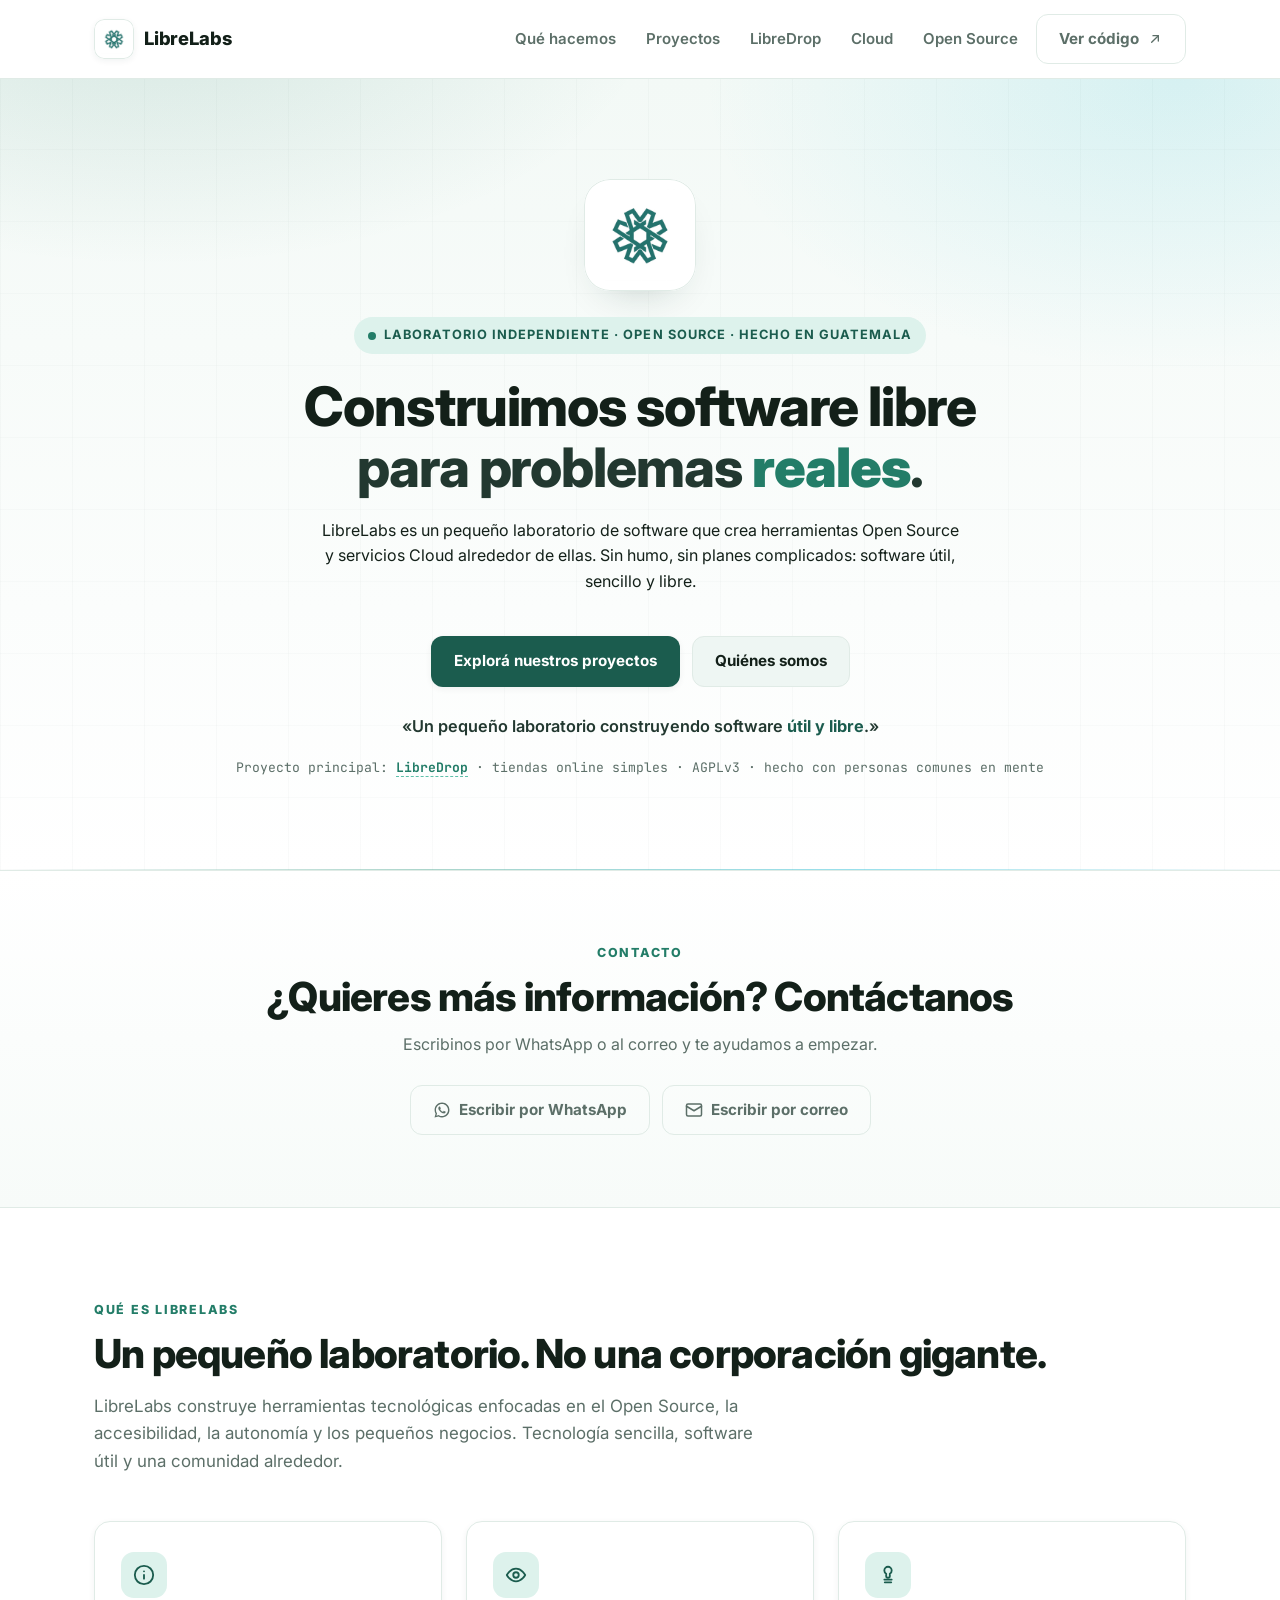
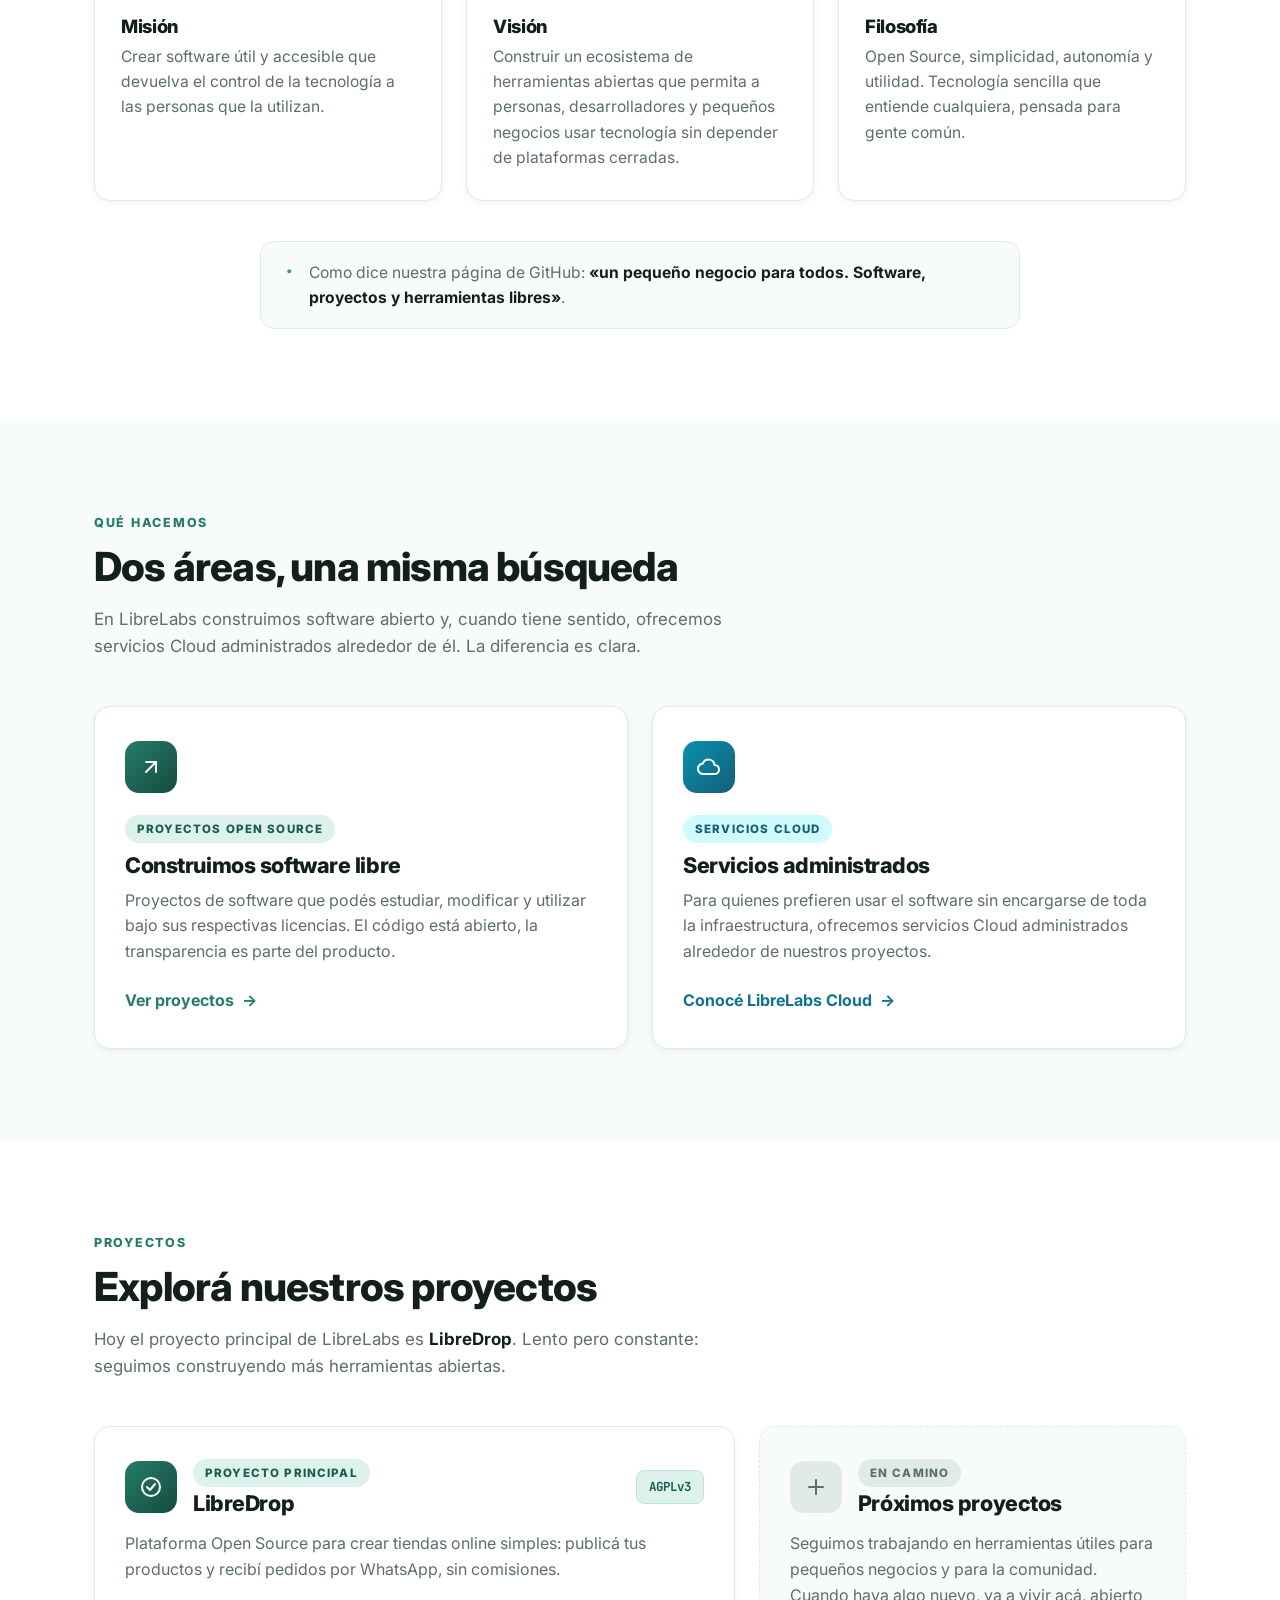
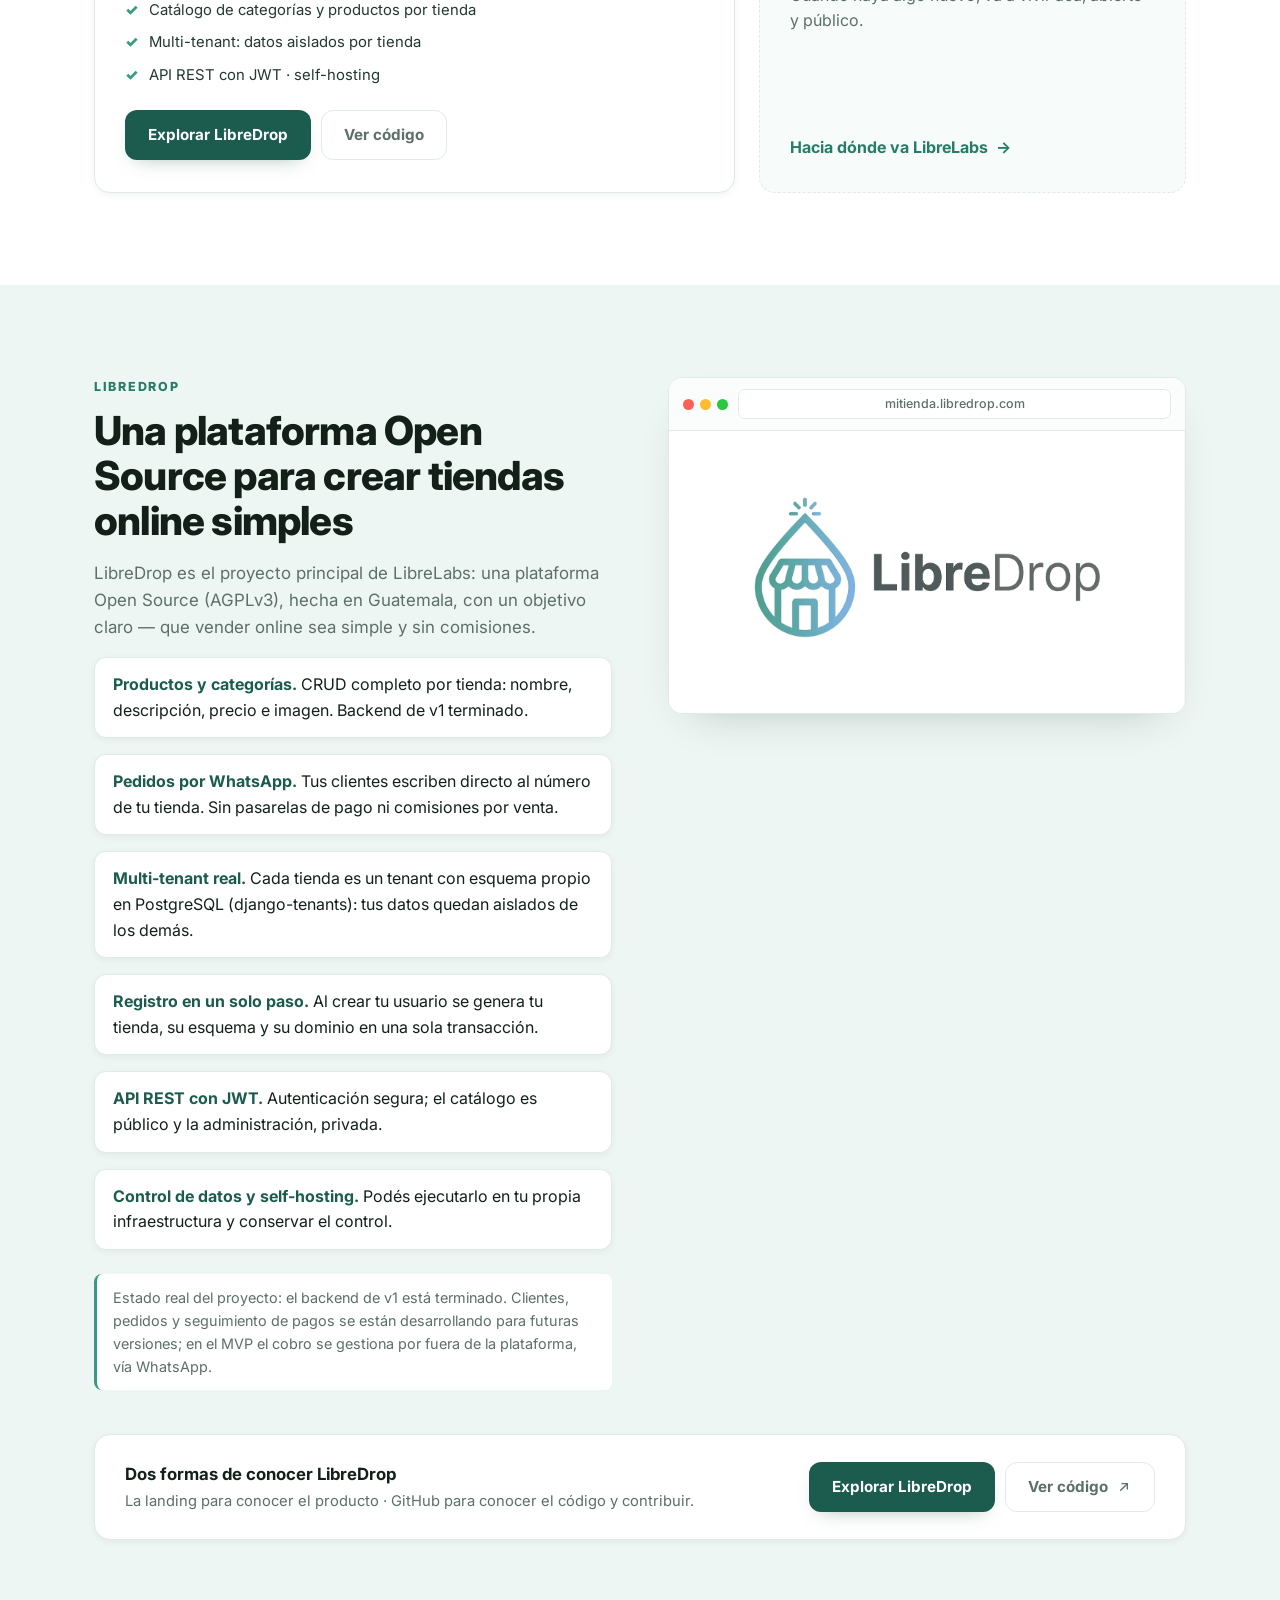
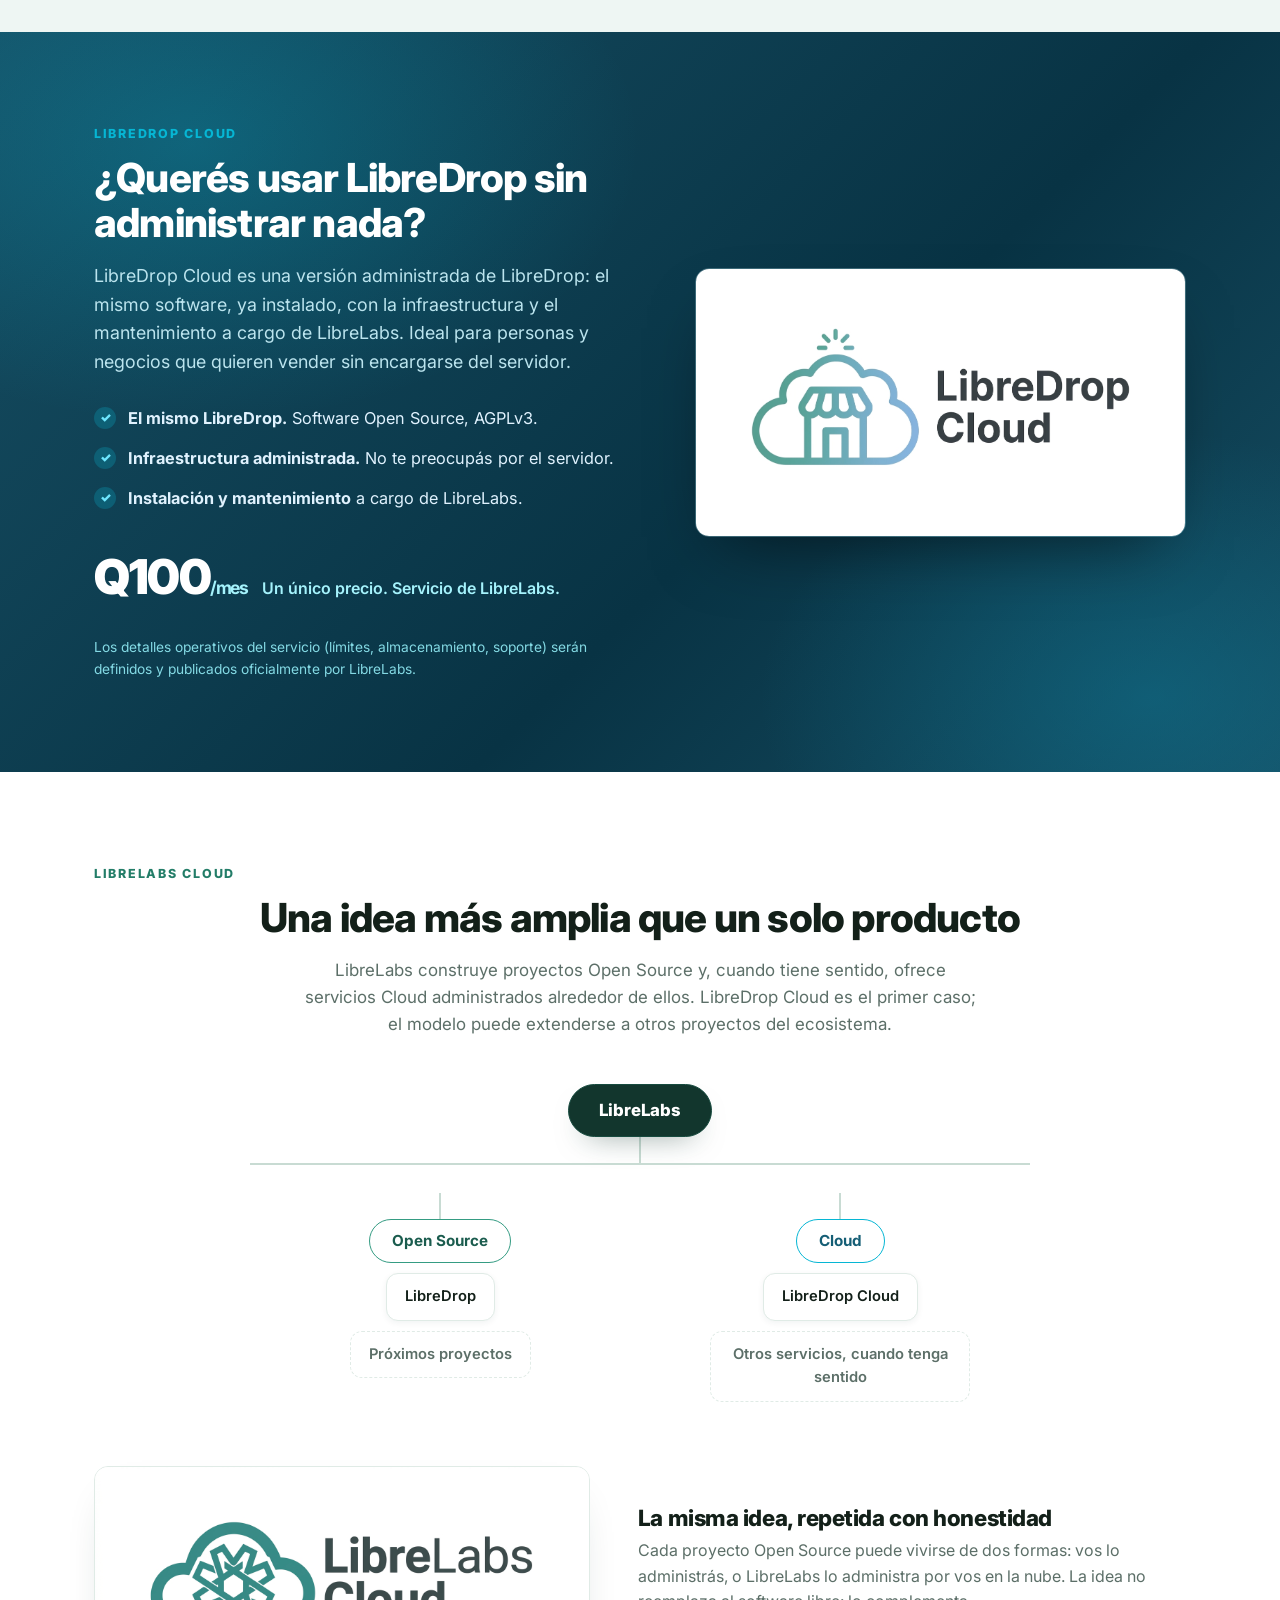
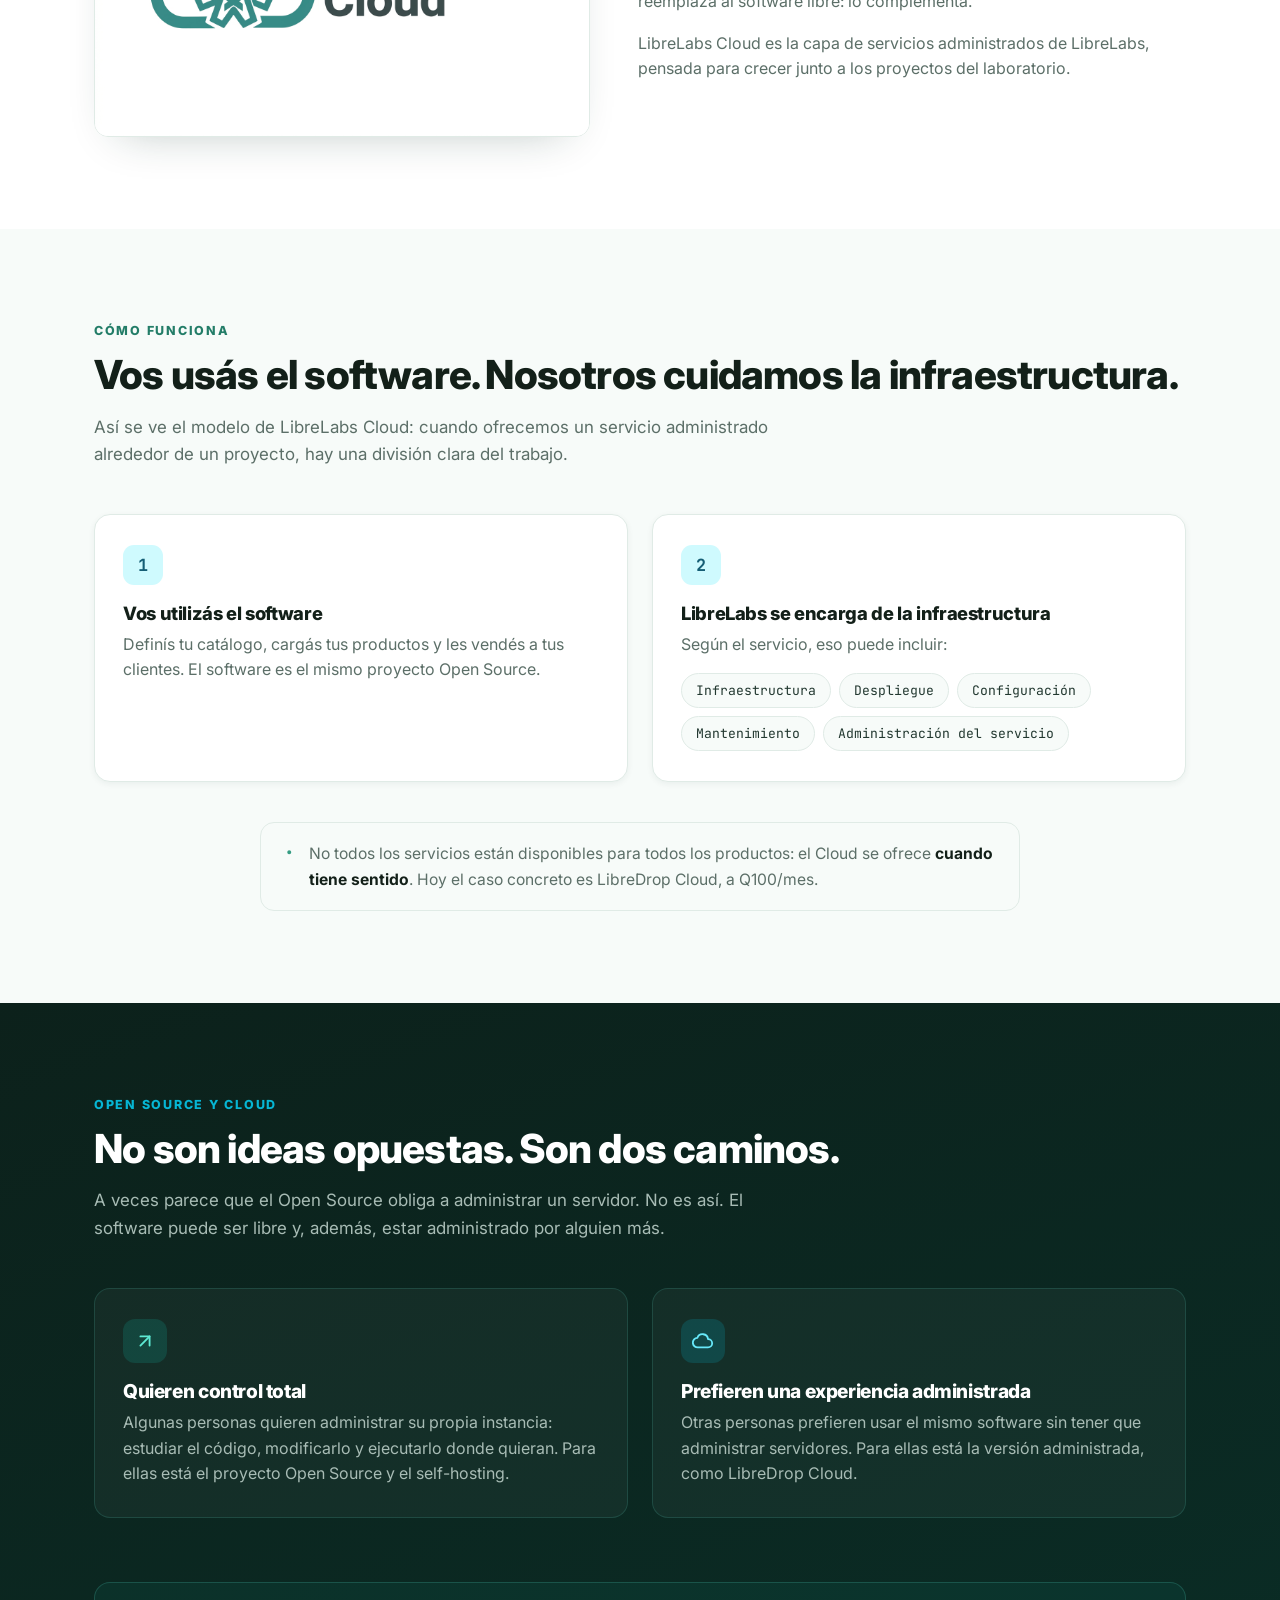
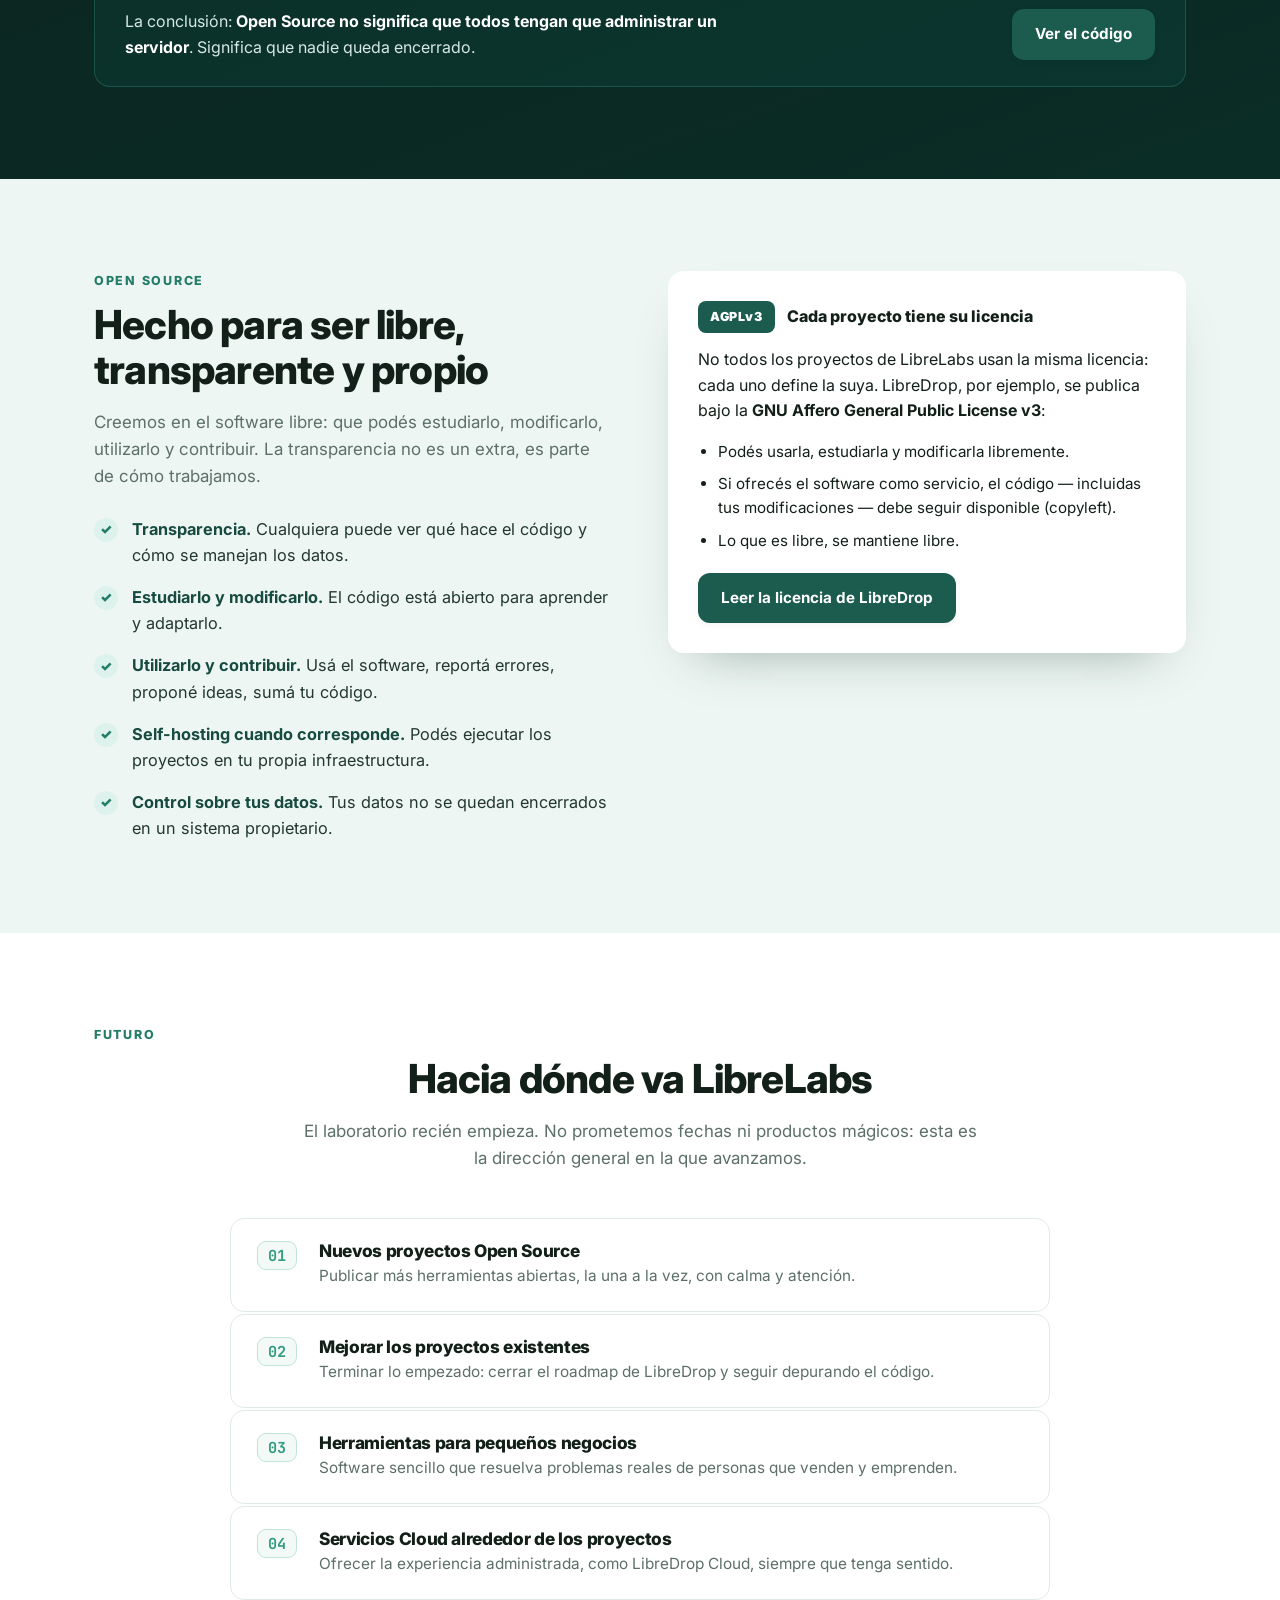
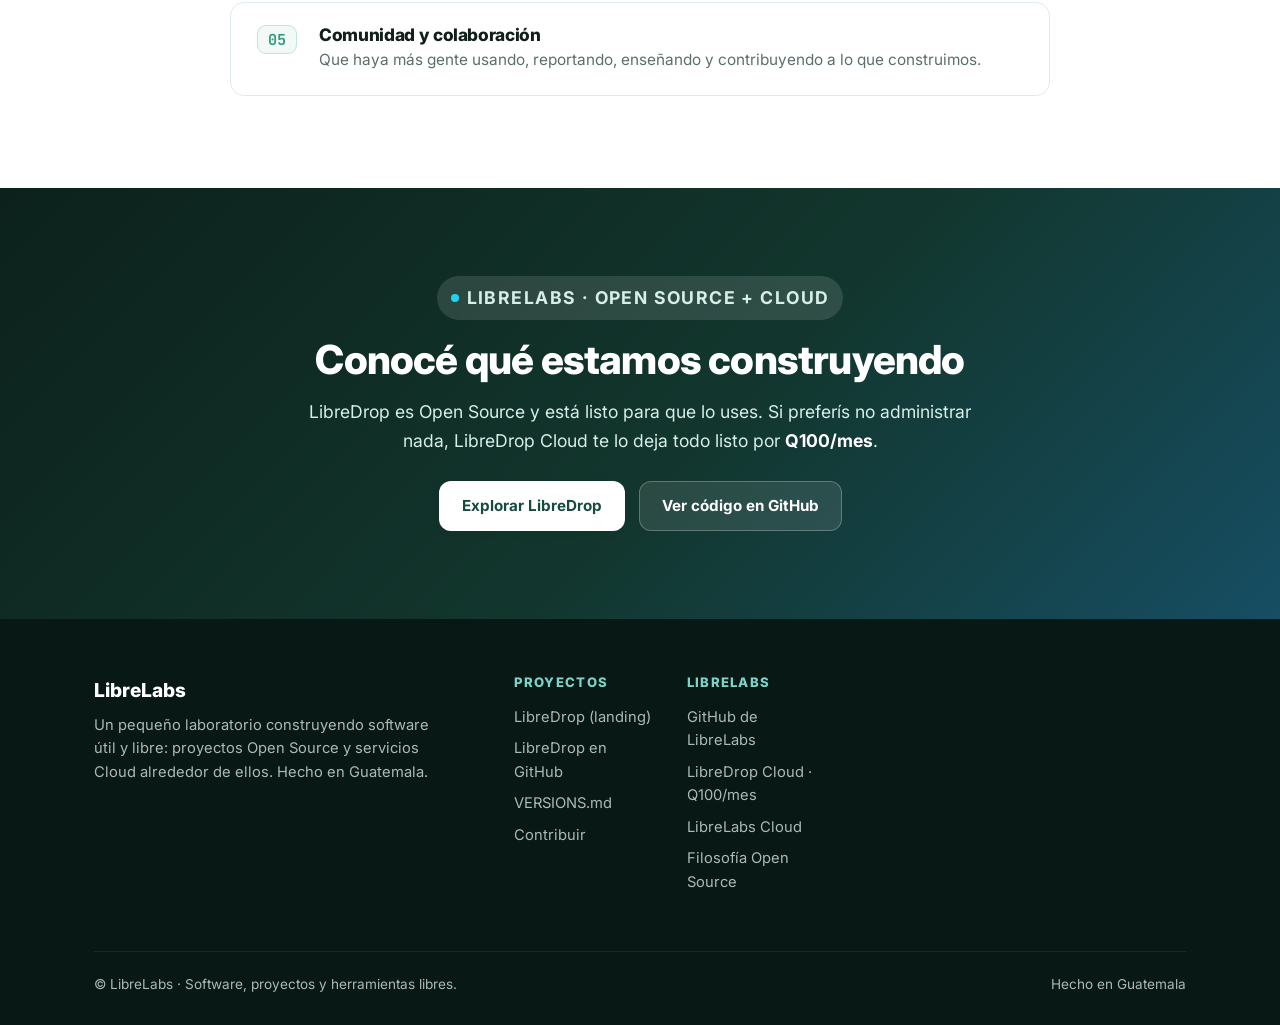
==== LibreLabs_landing/index.html @ a6b7896b "LibreLabs landing: contacto (WhatsApp/correo), ícono de navbar más grande y enlaces al dominio ofici" ====
<!doctype html>
<html lang="es">
  <head>
    <meta charset="UTF-8" />
    <meta name="viewport" content="width=device-width, initial-scale=1.0" />
    <title>LibreLabs — Un pequeño laboratorio construyendo software útil y libre</title>
    <meta
      name="description"
      content="LibreLabs es un pequeño laboratorio de software que crea herramientas Open Source y servicios Cloud alrededor de ellas. Explorá sus proyectos, entre ellos LibreDrop y LibreDrop Cloud."
    />
    <meta name="theme-color" content="#0b2f2b" />
    <meta name="robots" content="index, follow" />

    <!-- Open Graph -->
    <meta property="og:type" content="website" />
    <meta property="og:site_name" content="LibreLabs" />
    <meta property="og:title" content="LibreLabs — Software útil y libre" />
    <meta
      property="og:description"
      content="Un pequeño laboratorio construyendo software útil y libre. Proyectos Open Source y servicios Cloud administrados alrededor de ellos."
    />
    <meta property="og:image" content="images/librelabs.jpg" />
    <meta property="og:image:width" content="1365" />
    <meta property="og:image:height" content="768" />
    <meta property="og:locale" content="es_GT" />

    <!-- Twitter -->
    <meta name="twitter:card" content="summary_large_image" />
    <meta name="twitter:title" content="LibreLabs — Software útil y libre" />
    <meta
      name="twitter:description"
      content="Un pequeño laboratorio construyendo software útil y libre: proyectos Open Source y servicios Cloud administrados alrededor de ellos."
    />
    <meta name="twitter:image" content="images/librelabs.jpg" />

    <!-- Favicon (images/librelabs_favicon.png, 500x500) -->
    <link rel="icon" type="image/png" sizes="500x500" href="images/librelabs_favicon.png" />
    <link rel="icon" type="image/png" sizes="180x180" href="images/librelabs_favicon.png" />
    <link rel="icon" type="image/png" sizes="32x32" href="images/librelabs_favicon.png" />
    <link rel="apple-touch-icon" href="images/librelabs_favicon.png" />

    <!--
      Canonical: cuando conozcas el dominio de producción de esta landing,
      añade aquí el <link rel="canonical" href="https://TUDOMINIO/..." /> correspondiente.
    -->

    <link rel="preconnect" href="https://fonts.googleapis.com" />
    <link rel="preconnect" href="https://fonts.gstatic.com" crossorigin />
    <link
      href="https://fonts.googleapis.com/css2?family=Inter:wght@400;500;600;700;800;900&family=JetBrains+Mono:wght@500;700&display=swap"
      rel="stylesheet"
    />

    <link rel="stylesheet" href="styles.css" />
    <noscript>
      <style>.reveal { opacity: 1 !important; transform: none !important; }</style>
    </noscript>
  </head>
  <body>
    <a class="skip-link" href="#contenido">Saltar al contenido</a>

    <header class="nav" id="nav">
      <nav class="nav-inner" aria-label="Principal">
        <a class="brand" href="#inicio" aria-label="LibreLabs, inicio">
          <img class="brand-mark" src="images/librelabs_favicon.png" alt="" width="40" height="40" />
          <span class="brand-name">LibreLabs</span>
        </a>
        <button
          class="nav-toggle"
          type="button"
          aria-controls="menu"
          aria-expanded="false"
          aria-label="Abrir menú de navegación"
        >
          <span></span><span></span><span></span>
        </button>
        <div class="nav-links" id="menu">
          <a href="#que-hacemos">Qué hacemos</a>
          <a href="#proyectos">Proyectos</a>
          <a href="#libredrop">LibreDrop</a>
          <a href="#cloud">Cloud</a>
          <a href="#open-source">Open Source</a>
          <a class="btn btn-ghost" href="https://github.com/LibreLabs502" target="_blank" rel="noopener noreferrer">
            Ver código
            <svg xmlns="http://www.w3.org/2000/svg" width="16" height="16" viewBox="0 0 24 24" fill="none" stroke="currentColor" stroke-width="2" stroke-linecap="round" stroke-linejoin="round" aria-hidden="true"><path d="M7 17 17 7"/><path d="M9 7h8v8"/></svg>
          </a>
        </div>
      </nav>
    </header>

    <main id="contenido">
      <!-- ================= HERO ================= -->
      <section class="hero" id="inicio">
        <div class="hero-bg" aria-hidden="true"></div>
        <div class="wrap hero-center reveal">
          <img
            class="hero-logo"
            src="images/librelabs_favicon.png"
            alt="Logotipo de LibreLabs"
            width="112"
            height="112"
            loading="eager"
            fetchpriority="high"
          />
          <p class="eyebrow">
            <span class="dot" aria-hidden="true"></span>
            Laboratorio independiente · Open Source · Hecho en Guatemala
          </p>
          <h1>
            Construimos software libre
            <span class="line">para problemas <em>reales</em>.</span>
          </h1>
          <p class="lede">
            LibreLabs es un pequeño laboratorio de software que crea herramientas
            Open Source y servicios Cloud alrededor de ellas. Sin humo, sin planes
            complicados: software útil, sencillo y libre.
          </p>
          <div class="hero-actions">
            <a class="btn btn-primary" href="#proyectos">Explorá nuestros proyectos</a>
            <a class="btn btn-soft" href="#que-es">Quiénes somos</a>
          </div>
          <p class="hero-quote">
            «Un pequeño laboratorio construyendo software <b>útil y libre</b>.»
          </p>
          <p class="hero-note">
            Proyecto principal: <a href="#libredrop">LibreDrop</a> · tiendas online simples ·
            AGPLv3 · hecho con personas comunes en mente
          </p>
        </div>
        <div class="hero-strip" aria-hidden="true"></div>
      </section>

      <!-- ================= CONTACTO ================= -->
      <section class="contact strip-section" id="contacto">
        <div class="wrap reveal">
          <div class="contact-inner">
            <p class="kicker">Contacto</p>
            <h2>¿Quieres más información? Contáctanos</h2>
            <p class="contact-lede">Escribinos por WhatsApp o al correo y te ayudamos a empezar.</p>
            <div class="contact-actions">
              <a
                class="btn btn-ghost btn-contact"
                href="https://wa.me/50241934676"
                target="_blank"
                rel="noopener noreferrer"
              >
                <svg xmlns="http://www.w3.org/2000/svg" width="18" height="18" viewBox="0 0 24 24" fill="currentColor" aria-hidden="true"><path d="M12.04 2C6.58 2 2.13 6.45 2.13 11.91c0 1.75.46 3.45 1.32 4.95L2 22l5.25-1.38a9.87 9.87 0 0 0 4.79 1.22c5.46 0 9.91-4.45 9.91-9.91C21.95 6.45 17.5 2 12.04 2m0 18.03a8 8 0 0 1-4.08-1.12l-.29-.17-3.12.82.83-3.04-.19-.3a8 8 0 0 1-1.23-4.31c0-4.42 3.6-8.02 8.02-8.02 4.42 0 8.02 3.6 8.02 8.02 0 4.43-3.6 8.03-8.02 8.03m4.4-5.99c-.24-.12-1.42-.7-1.64-.78-.22-.08-.38-.12-.54.12-.16.24-.62.78-.76.94-.14.16-.28.18-.52.06-.24-.12-1.02-.38-1.94-1.2-.72-.64-1.2-1.42-1.34-1.66-.14-.24-.01-.37.11-.5.11-.11.24-.29.36-.43.12-.14.16-.24.24-.4.08-.16.04-.3-.02-.42-.06-.12-.54-1.3-.74-1.78-.19-.47-.39-.4-.54-.41l-.46-.01c-.16 0-.42.06-.64.3-.22.24-.84.82-.84 2 0 1.18.86 2.32.98 2.48.12.16 1.7 2.59 4.12 3.63.58.25 1.03.4 1.38.51.58.19 1.11.16 1.52.1.46-.07 1.42-.58 1.62-1.14.2-.56.2-1.04.14-1.14-.06-.1-.22-.16-.46-.28m0 0"/></svg>
                Escribir por WhatsApp
              </a>
              <a class="btn btn-ghost btn-contact" href="mailto:librelabs502@gmail.com">
                <svg xmlns="http://www.w3.org/2000/svg" width="18" height="18" viewBox="0 0 24 24" fill="none" stroke="currentColor" stroke-width="2" stroke-linecap="round" stroke-linejoin="round" aria-hidden="true"><rect x="2" y="4" width="20" height="16" rx="2"/><path d="m22 7-10 6L2 7"/></svg>
                Escribir por correo
              </a>
            </div>
          </div>
        </div>
      </section>

      <!-- ================= QUÉ ES LIBRELABS ================= -->
      <section class="section" id="que-es">
        <div class="wrap">
          <div class="section-head reveal">
            <p class="kicker">Qué es LibreLabs</p>
            <h2>Un pequeño laboratorio. No una corporación gigante.</h2>
            <p class="section-sub">
              LibreLabs construye herramientas tecnológicas enfocadas en el Open Source,
              la accesibilidad, la autonomía y los pequeños negocios. Tecnología sencilla,
              software útil y una comunidad alrededor.
            </p>
          </div>

          <div class="card-grid three">
            <article class="foundation-card reveal">
              <span class="foundation-icon" aria-hidden="true">
                <svg xmlns="http://www.w3.org/2000/svg" width="22" height="22" viewBox="0 0 24 24" fill="none" stroke="currentColor" stroke-width="2" stroke-linecap="round" stroke-linejoin="round"><circle cx="12" cy="12" r="10"/><path d="M12 16v-4"/><path d="M12 8h.01"/></svg>
              </span>
              <h3>Misión</h3>
              <p>
                Crear software útil y accesible que devuelva el control de la tecnología
                a las personas que la utilizan.
              </p>
            </article>

            <article class="foundation-card reveal reveal-delay">
              <span class="foundation-icon" aria-hidden="true">
                <svg xmlns="http://www.w3.org/2000/svg" width="22" height="22" viewBox="0 0 24 24" fill="none" stroke="currentColor" stroke-width="2" stroke-linecap="round" stroke-linejoin="round"><path d="M2 12s3.5-7 10-7 10 7 10 7-3.5 7-10 7-10-7-10-7Z"/><circle cx="12" cy="12" r="3"/></svg>
              </span>
              <h3>Visión</h3>
              <p>
                Construir un ecosistema de herramientas abiertas que permita a personas,
                desarrolladores y pequeños negocios usar tecnología sin depender de
                plataformas cerradas.
              </p>
            </article>

            <article class="foundation-card reveal reveal-delay2">
              <span class="foundation-icon" aria-hidden="true">
                <svg xmlns="http://www.w3.org/2000/svg" width="22" height="22" viewBox="0 0 24 24" fill="none" stroke="currentColor" stroke-width="2" stroke-linecap="round" stroke-linejoin="round"><path d="M12 3a4 4 0 0 0-4 4c0 1.5.8 2.9 2 3.6V13a2 2 0 0 0 4 0v-2.4A4 4 0 0 0 16 7a4 4 0 0 0-4-4Z"/><path d="M8 17h8"/><path d="M8.5 20h7"/></svg>
              </span>
              <h3>Filosofía</h3>
              <p>
                Open Source, simplicidad, autonomía y utilidad. Tecnología sencilla que
                entiende cualquiera, pensada para gente común.
              </p>
            </article>
          </div>

          <aside class="lab-note reveal">
            <span class="lab-note-mark" aria-hidden="true">·</span>
            <p>
              Como dice nuestra página de GitHub: <b>«un pequeño negocio para todos. Software,
              proyectos y herramientas libres»</b>.
            </p>
          </aside>
        </div>
      </section>

      <!-- ================= QUÉ HACEMOS ================= -->
      <section class="section section-paper" id="que-hacemos">
        <div class="wrap">
          <div class="section-head reveal">
            <p class="kicker">Qué hacemos</p>
            <h2>Dos áreas, una misma búsqueda</h2>
            <p class="section-sub">
              En LibreLabs construimos software abierto y, cuando tiene sentido, ofrecemos
              servicios Cloud administrados alrededor de él. La diferencia es clara.
            </p>
          </div>

          <div class="card-grid two">
            <article class="work-card work-open reveal">
              <span class="work-icon" aria-hidden="true">
                <svg xmlns="http://www.w3.org/2000/svg" width="24" height="24" viewBox="0 0 24 24" fill="none" stroke="currentColor" stroke-width="2" stroke-linecap="round" stroke-linejoin="round"><path d="M7 7h10v10"/><path d="M7 17 17 7"/></svg>
              </span>
              <span class="tag">Proyectos Open Source</span>
              <h3>Construimos software libre</h3>
              <p>
                Proyectos de software que podés estudiar, modificar y utilizar bajo sus
                respectivas licencias. El código está abierto, la transparencia es parte
                del producto.
              </p>
              <a class="link-arrow" href="#proyectos">
                Ver proyectos
                <span aria-hidden="true">→</span>
              </a>
            </article>

            <article class="work-card work-cloud reveal reveal-delay">
              <span class="work-icon work-icon-cloud" aria-hidden="true">
                <svg xmlns="http://www.w3.org/2000/svg" width="24" height="24" viewBox="0 0 24 24" fill="none" stroke="currentColor" stroke-width="2" stroke-linecap="round" stroke-linejoin="round"><path d="M17.5 19a4.5 4.5 0 0 0 0-9 6 6 0 0 0-11.6-1.5A4.5 4.5 0 0 0 6.5 19h11Z"/></svg>
              </span>
              <span class="tag tag-cloud">Servicios Cloud</span>
              <h3>Servicios administrados</h3>
              <p>
                Para quienes prefieren usar el software sin encargarse de toda la
                infraestructura, ofrecemos servicios Cloud administrados alrededor de
                nuestros proyectos.
              </p>
              <a class="link-arrow link-arrow-cloud" href="#cloud">
                Conocé LibreLabs Cloud
                <span aria-hidden="true">→</span>
              </a>
            </article>
          </div>
        </div>
      </section>

      <!-- ================= PROYECTOS ================= -->
      <section class="section" id="proyectos">
        <div class="wrap">
          <div class="section-head reveal">
            <p class="kicker">Proyectos</p>
            <h2>Explorá nuestros proyectos</h2>
            <p class="section-sub">
              Hoy el proyecto principal de LibreLabs es <b>LibreDrop</b>. Lento pero
              constante: seguimos construyendo más herramientas abiertas.
            </p>
          </div>

          <div class="project-row">
            <article class="project-card reveal">
              <div class="project-top">
                <span class="project-logo" aria-hidden="true">
                  <svg xmlns="http://www.w3.org/2000/svg" width="24" height="24" viewBox="0 0 24 24" fill="none" stroke="currentColor" stroke-width="2" stroke-linecap="round" stroke-linejoin="round"><circle cx="12" cy="12" r="9"/><path d="m8 12 3 3 5-6"/></svg>
                </span>
                <div>
                  <span class="tag">Proyecto principal</span>
                  <h3>LibreDrop</h3>
                </div>
                <span class="lic">AGPLv3</span>
              </div>
              <p class="project-desc">
                Plataforma Open Source para crear tiendas online simples: publicá tus
                productos y recibí pedidos por WhatsApp, sin comisiones.
              </p>
              <ul class="mini-list">
                <li>Catálogo de categorías y productos por tienda</li>
                <li>Multi-tenant: datos aislados por tienda</li>
                <li>API REST con JWT · self-hosting</li>
              </ul>
              <div class="project-actions">
                <!-- Landing oficial de LibreDrop (producción) -->
                <a class="btn btn-primary" href="https://libredrop.vercel.app/" target="_blank" rel="noopener noreferrer">Explorar LibreDrop</a>
                <a class="btn btn-ghost" href="https://github.com/LibreLabs502/LibreDrop" target="_blank" rel="noopener noreferrer">
                  Ver código
                </a>
              </div>
            </article>

            <article class="project-card project-card-soon reveal reveal-delay">
              <div class="project-top">
                <span class="project-logo project-logo-dim" aria-hidden="true">
                  <svg xmlns="http://www.w3.org/2000/svg" width="24" height="24" viewBox="0 0 24 24" fill="none" stroke="currentColor" stroke-width="2" stroke-linecap="round" stroke-linejoin="round"><path d="M12 5v14"/><path d="M5 12h14"/></svg>
                </span>
                <div>
                  <span class="tag tag-dim">En camino</span>
                  <h3>Próximos proyectos</h3>
                </div>
              </div>
              <p class="project-desc">
                Seguimos trabajando en herramientas útiles para pequeños negocios y para
                la comunidad. Cuando haya algo nuevo, va a vivir acá, abierto y público.
              </p>
              <a class="link-arrow" href="#futuro">
                Hacia dónde va LibreLabs
                <span aria-hidden="true">→</span>
              </a>
            </article>
          </div>
        </div>
      </section>

      <!-- ================= LIBREDROP (destacado) ================= -->
      <section class="section section-tint" id="libredrop">
        <div class="wrap">
          <div class="split split-flip">
            <div class="reveal">
              <p class="kicker">LibreDrop</p>
              <h2>Una plataforma Open Source para crear tiendas online simples</h2>
              <p class="section-sub">
                LibreDrop es el proyecto principal de LibreLabs: una plataforma Open Source
                (AGPLv3), hecha en Guatemala, con un objetivo claro — que vender online sea
                simple y sin comisiones.
              </p>
              <ul class="feat-list">
                <li>
                  <b>Productos y categorías.</b> CRUD completo por tienda: nombre,
                  descripción, precio e imagen. Backend de v1 terminado.
                </li>
                <li>
                  <b>Pedidos por WhatsApp.</b> Tus clientes escriben directo al número de tu
                  tienda. Sin pasarelas de pago ni comisiones por venta.
                </li>
                <li>
                  <b>Multi-tenant real.</b> Cada tienda es un tenant con esquema propio en
                  PostgreSQL (django-tenants): tus datos quedan aislados de los demás.
                </li>
                <li>
                  <b>Registro en un solo paso.</b> Al crear tu usuario se genera tu tienda,
                  su esquema y su dominio en una sola transacción.
                </li>
                <li>
                  <b>API REST con JWT.</b> Autenticación segura; el catálogo es público y la
                  administración, privada.
                </li>
                <li>
                  <b>Control de datos y self-hosting.</b> Podés ejecutarlo en tu propia
                  infraestructura y conservar el control.
                </li>
              </ul>
              <p class="honesty-note">
                Estado real del proyecto: el backend de v1 está terminado. Clientes, pedidos
                y seguimiento de pagos se están desarrollando para futuras versiones; en el
                MVP el cobro se gestiona por fuera de la plataforma, vía WhatsApp.
              </p>
            </div>

            <div class="browser reveal reveal-delay">
              <div class="browser-bar">
                <span class="traffic" aria-hidden="true"><i></i><i></i><i></i></span>
                <span class="url">mitienda.libredrop.com</span>
              </div>
              <img
                src="images/libredrop.jpg"
                alt="Tienda creada con LibreDrop mostrando su catálogo de productos"
                width="1407"
                height="768"
                loading="lazy"
              />
            </div>
          </div>

          <div class="project-actions project-actions-wide reveal">
            <div class="project-actions-copy">
              <b>Dos formas de conocer LibreDrop</b>
              <span>La landing para conocer el producto · GitHub para conocer el código y contribuir.</span>
            </div>
            <div class="project-actions-btns">
              <!-- Landing oficial de LibreDrop (producción) -->
              <a class="btn btn-primary" href="https://libredrop.vercel.app/" target="_blank" rel="noopener noreferrer">Explorar LibreDrop</a>
              <a class="btn btn-ghost" href="https://github.com/LibreLabs502/LibreDrop" target="_blank" rel="noopener noreferrer">
                Ver código
                <svg xmlns="http://www.w3.org/2000/svg" width="16" height="16" viewBox="0 0 24 24" fill="none" stroke="currentColor" stroke-width="2" stroke-linecap="round" stroke-linejoin="round" aria-hidden="true"><path d="M7 17 17 7"/><path d="M9 7h8v8"/></svg>
              </a>
            </div>
          </div>
        </div>
      </section>

      <!-- ================= LIBREDROP CLOUD (Q100/mes) ================= -->
      <section class="section cloud-section" id="libredrop-cloud">
        <div class="cloud-bg" aria-hidden="true"></div>
        <div class="wrap cloud-grid">
          <div class="cloud-copy reveal">
            <p class="kicker kicker-light">
              LibreDrop Cloud
            </p>
            <h2>¿Querés usar LibreDrop sin administrar nada?</h2>
            <p class="cloud-lede">
              LibreDrop Cloud es una versión administrada de LibreDrop: el mismo software,
              ya instalado, con la infraestructura y el mantenimiento a cargo de LibreLabs.
              Ideal para personas y negocios que quieren vender sin encargarse del servidor.
            </p>
            <ul class="cloud-benefits">
              <li>
                <span class="check" aria-hidden="true">✓</span>
                <span><b>El mismo LibreDrop.</b> Software Open Source, AGPLv3.</span>
              </li>
              <li>
                <span class="check" aria-hidden="true">✓</span>
                <span><b>Infraestructura administrada.</b> No te preocupás por el servidor.</span>
              </li>
              <li>
                <span class="check" aria-hidden="true">✓</span>
                <span><b>Instalación y mantenimiento</b> a cargo de LibreLabs.</span>
              </li>
            </ul>
            <div class="cloud-price">
              <span class="cloud-price-amount">Q100<small>/mes</small></span>
              <span class="cloud-price-label">Un único precio. Servicio de LibreLabs.</span>
            </div>
            <p class="cloud-note">
              Los detalles operativos del servicio (límites, almacenamiento, soporte) serán
              definidos y publicados oficialmente por LibreLabs.
            </p>
          </div>
          <figure class="cloud-figure reveal reveal-delay">
            <img
              src="images/libredrop_cloud.jpg"
              alt="Tienda online lista para vender con LibreDrop Cloud"
              width="1407"
              height="768"
              loading="lazy"
            />
          </figure>
        </div>
      </section>

      <!-- ================= LIBRELABS CLOUD (concepto) ================= -->
      <section class="section" id="cloud">
        <div class="wrap">
          <div class="section-head center reveal">
            <p class="kicker">LibreLabs Cloud</p>
            <h2>Una idea más amplia que un solo producto</h2>
            <p class="section-sub">
              LibreLabs construye proyectos Open Source y, cuando tiene sentido, ofrece
              servicios Cloud administrados alrededor de ellos. LibreDrop Cloud es el primer
              caso; el modelo puede extenderse a otros proyectos del ecosistema.
            </p>
          </div>

          <div class="lab-map reveal">
            <div class="map-root">LibreLabs</div>
            <div class="map-vline" aria-hidden="true"></div>
            <div class="map-hline-wrap" aria-hidden="true"></div>
            <div class="map-branches">
              <div class="map-col">
                <span class="map-vline" aria-hidden="true"></span>
                <div class="map-node map-node-open">Open Source</div>
                <div class="map-child">LibreDrop</div>
                <a class="map-child dim" href="#proyectos">Próximos proyectos</a>
              </div>
              <div class="map-col">
                <span class="map-vline" aria-hidden="true"></span>
                <div class="map-node map-node-cloud">Cloud</div>
                <a class="map-child" href="#libredrop-cloud">LibreDrop Cloud</a>
                <span class="map-child dim">Otros servicios, cuando tenga sentido</span>
              </div>
            </div>
          </div>

          <div class="cloud-concept-grid">
            <figure class="cloud-figure cloud-figure-inline reveal reveal-delay">
              <img
                src="images/librelabs_cloud.jpg"
                alt="Captura del sitio de LibreLabs Cloud"
                width="1408"
                height="768"
                loading="lazy"
              />
            </figure>
            <div class="reveal">
              <h3>La misma idea, repetida con honestidad</h3>
              <p>
                Cada proyecto Open Source puede vivirse de dos formas: vos lo administrás, o
                LibreLabs lo administra por vos en la nube. La idea no reemplaza al software
                libre: lo complementa.
              </p>
              <p>
                LibreLabs Cloud es la capa de servicios administrados de LibreLabs, pensada
                para crecer junto a los proyectos del laboratorio.
              </p>
            </div>
          </div>
        </div>
      </section>

      <!-- ================= ¿CÓMO AYUDA LIBRELABS CLOUD? ================= -->
      <section class="section section-paper" id="como-ayuda">
        <div class="wrap">
          <div class="section-head reveal">
            <p class="kicker">Cómo funciona</p>
            <h2>Vos usás el software. Nosotros cuidamos la infraestructura.</h2>
            <p class="section-sub">
              Así se ve el modelo de LibreLabs Cloud: cuando ofrecemos un servicio
              administrado alrededor de un proyecto, hay una división clara del trabajo.
            </p>
          </div>

          <div class="how-grid">
            <div class="how-card reveal">
              <span class="how-num" aria-hidden="true">1</span>
              <h3>Vos utilizás el software</h3>
              <p>
                Definís tu catálogo, cargás tus productos y les vendés a tus clientes. El
                software es el mismo proyecto Open Source.
              </p>
            </div>
            <div class="how-card reveal reveal-delay">
              <span class="how-num" aria-hidden="true">2</span>
              <h3>LibreLabs se encarga de la infraestructura</h3>
              <p>
                Según el servicio, eso puede incluir:
              </p>
              <ul class="how-list">
                <li>Infraestructura</li>
                <li>Despliegue</li>
                <li>Configuración</li>
                <li>Mantenimiento</li>
                <li>Administración del servicio</li>
              </ul>
            </div>
          </div>

          <aside class="lab-note reveal">
            <span class="lab-note-mark" aria-hidden="true">·</span>
            <p>
              No todos los servicios están disponibles para todos los productos: el Cloud
              se ofrece <b>cuando tiene sentido</b>. Hoy el caso concreto es LibreDrop Cloud,
              a Q100/mes.
            </p>
          </aside>
        </div>
      </section>

      <!-- ================= POR QUÉ EXISTE CLOUD ================= -->
      <section class="section section-dark" id="por-que-cloud">
        <div class="wrap">
          <div class="section-head reveal">
            <p class="kicker kicker-light">Open Source y Cloud</p>
            <h2>No son ideas opuestas. Son dos caminos.</h2>
            <p class="section-sub dark-sub">
              A veces parece que el Open Source obliga a administrar un servidor. No es así.
              El software puede ser libre y, además, estar administrado por alguien más.
            </p>
          </div>

          <div class="card-grid two">
            <article class="path-card reveal">
              <span class="path-mark path-mark-open" aria-hidden="true">
                <svg xmlns="http://www.w3.org/2000/svg" width="22" height="22" viewBox="0 0 24 24" fill="none" stroke="currentColor" stroke-width="2" stroke-linecap="round" stroke-linejoin="round"><path d="M7 7h10v10"/><path d="M7 17 17 7"/></svg>
              </span>
              <h3>Quieren control total</h3>
              <p>
                Algunas personas quieren administrar su propia instancia: estudiar el código,
                modificarlo y ejecutarlo donde quieran. Para ellas está el proyecto Open
                Source y el self-hosting.
              </p>
            </article>
            <article class="path-card reveal reveal-delay">
              <span class="path-mark path-mark-cloud" aria-hidden="true">
                <svg xmlns="http://www.w3.org/2000/svg" width="22" height="22" viewBox="0 0 24 24" fill="none" stroke="currentColor" stroke-width="2" stroke-linecap="round" stroke-linejoin="round"><path d="M17.5 19a4.5 4.5 0 0 0 0-9 6 6 0 0 0-11.6-1.5A4.5 4.5 0 0 0 6.5 19h11Z"/></svg>
              </span>
              <h3>Prefieren una experiencia administrada</h3>
              <p>
                Otras personas prefieren usar el mismo software sin tener que administrar
                servidores. Para ellas está la versión administrada, como LibreDrop Cloud.
              </p>
            </article>
          </div>

          <div class="wrap cta-band">
            <p class="cta-band-text reveal">
              La conclusión: <b>Open Source no significa que todos tengan que administrar un
              servidor</b>. Significa que nadie queda encerrado.
            </p>
            <a class="btn btn-primary reveal reveal-delay" href="https://github.com/LibreLabs502/LibreDrop" target="_blank" rel="noopener noreferrer">
              Ver el código
            </a>
          </div>
        </div>
      </section>

      <!-- ================= OPEN SOURCE ================= -->
      <section class="section section-tint" id="open-source">
        <div class="wrap split">
          <div class="reveal">
            <p class="kicker">Open Source</p>
            <h2>Hecho para ser libre, transparente y propio</h2>
            <p class="section-sub">
              Creemos en el software libre: que podés estudiarlo, modificarlo, utilizarlo y
              contribuir. La transparencia no es un extra, es parte de cómo trabajamos.
            </p>
            <ul class="freedoms">
              <li>
                <span class="freedom-mark" aria-hidden="true">✓</span>
                <span><b>Transparencia.</b> Cualquiera puede ver qué hace el código y cómo se
                manejan los datos.</span>
              </li>
              <li>
                <span class="freedom-mark" aria-hidden="true">✓</span>
                <span><b>Estudiarlo y modificarlo.</b> El código está abierto para aprender y
                adaptarlo.</span>
              </li>
              <li>
                <span class="freedom-mark" aria-hidden="true">✓</span>
                <span><b>Utilizarlo y contribuir.</b> Usá el software, reportá errores, proponé
                ideas, sumá tu código.</span>
              </li>
              <li>
                <span class="freedom-mark" aria-hidden="true">✓</span>
                <span><b>Self-hosting cuando corresponde.</b> Podés ejecutar los proyectos en tu
                propia infraestructura.</span>
              </li>
              <li>
                <span class="freedom-mark" aria-hidden="true">✓</span>
                <span><b>Control sobre tus datos.</b> Tus datos no se quedan encerrados en un
                sistema propietario.</span>
              </li>
            </ul>
          </div>
          <div class="reveal reveal-delay">
            <div class="license-card">
              <div class="license-top">
                <span class="license-badge" aria-hidden="true">AGPLv3</span>
                <span class="license-name">Cada proyecto tiene su licencia</span>
              </div>
              <p>
                No todos los proyectos de LibreLabs usan la misma licencia: cada uno define
                la suya. LibreDrop, por ejemplo, se publica bajo la
                <b>GNU Affero General Public License v3</b>:
              </p>
              <ul>
                <li>Podés usarla, estudiarla y modificarla libremente.</li>
                <li>
                  Si ofrecés el software como servicio, el código — incluidas tus
                  modificaciones — debe seguir disponible (copyleft).
                </li>
                <li>Lo que es libre, se mantiene libre.</li>
              </ul>
              <a class="btn btn-primary" href="https://github.com/LibreLabs502/LibreDrop/blob/main/LICENSE" target="_blank" rel="noopener noreferrer">
                Leer la licencia de LibreDrop
              </a>
            </div>
          </div>
        </div>
      </section>

      <!-- ================= FUTURO ================= -->
      <section class="section" id="futuro">
        <div class="wrap">
          <div class="section-head center reveal">
            <p class="kicker">Futuro</p>
            <h2>Hacia dónde va LibreLabs</h2>
            <p class="section-sub">
              El laboratorio recién empieza. No prometemos fechas ni productos mágicos:
              esta es la dirección general en la que avanzamos.
            </p>
          </div>

          <ul class="futuro-list reveal">
            <li>
              <span class="futuro-num" aria-hidden="true">01</span>
              <div>
                <h3>Nuevos proyectos Open Source</h3>
                <p>Publicar más herramientas abiertas, la una a la vez, con calma y atención.</p>
              </div>
            </li>
            <li class="reveal-delay">
              <span class="futuro-num" aria-hidden="true">02</span>
              <div>
                <h3>Mejorar los proyectos existentes</h3>
                <p>Terminar lo empezado: cerrar el roadmap de LibreDrop y seguir depurando el código.</p>
              </div>
            </li>
            <li class="reveal-delay">
              <span class="futuro-num" aria-hidden="true">03</span>
              <div>
                <h3>Herramientas para pequeños negocios</h3>
                <p>Software sencillo que resuelva problemas reales de personas que venden y emprenden.</p>
              </div>
            </li>
            <li class="reveal-delay">
              <span class="futuro-num" aria-hidden="true">04</span>
              <div>
                <h3>Servicios Cloud alrededor de los proyectos</h3>
                <p>Ofrecer la experiencia administrada, como LibreDrop Cloud, siempre que tenga sentido.</p>
              </div>
            </li>
            <li class="reveal-delay">
              <span class="futuro-num" aria-hidden="true">05</span>
              <div>
                <h3>Comunidad y colaboración</h3>
                <p>Que haya más gente usando, reportando, enseñando y contribuyendo a lo que construimos.</p>
              </div>
            </li>
          </ul>
        </div>
      </section>

      <!-- ================= CTA FINAL ================= -->
      <section class="cta-final" id="cta">
        <div class="wrap cta-inner reveal">
          <p class="eyebrow cta-eyebrow">
            <span class="dot" aria-hidden="true"></span>
            LibreLabs · Open Source + Cloud
          </p>
          <h2>Conocé qué estamos construyendo</h2>
          <p>
            LibreDrop es Open Source y está listo para que lo uses. Si preferís no
            administrar nada, LibreDrop Cloud te lo deja todo listo por <b>Q100/mes</b>.
          </p>
          <div class="hero-actions">
            <!-- Landing oficial de LibreDrop (producción) -->
            <a class="btn btn-primary" href="https://libredrop.vercel.app/" target="_blank" rel="noopener noreferrer">Explorar LibreDrop</a>
            <a class="btn btn-soft" href="https://github.com/LibreLabs502" target="_blank" rel="noopener noreferrer">
              Ver código en GitHub
            </a>
          </div>
        </div>
      </section>
    </main>

    <footer class="footer">
      <div class="wrap footer-inner">
        <div class="footer-brand">
          <span class="brand-name">LibreLabs</span>
          <p>Un pequeño laboratorio construyendo software útil y libre: proyectos Open Source y servicios Cloud alrededor de ellos. Hecho en Guatemala.</p>
        </div>
        <nav class="footer-nav" aria-label="Enlaces del pie">
          <div>
            <h3>Proyectos</h3>
            <!-- Landing oficial de LibreDrop (producción) -->
            <a href="https://libredrop.vercel.app/" target="_blank" rel="noopener noreferrer">LibreDrop (landing)</a>
            <a href="https://github.com/LibreLabs502/LibreDrop" target="_blank" rel="noopener noreferrer">LibreDrop en GitHub</a>
            <a href="https://github.com/LibreLabs502/LibreDrop/blob/main/docs/VERSIONS.md" target="_blank" rel="noopener noreferrer">VERSIONS.md</a>
            <a href="https://github.com/LibreLabs502/LibreDrop/blob/main/docs/CONTRIB.md" target="_blank" rel="noopener noreferrer">Contribuir</a>
          </div>
          <div>
            <h3>LibreLabs</h3>
            <a href="https://github.com/LibreLabs502" target="_blank" rel="noopener noreferrer">GitHub de LibreLabs</a>
            <a href="#libredrop-cloud">LibreDrop Cloud · Q100/mes</a>
            <a href="#cloud">LibreLabs Cloud</a>
            <a href="#open-source">Filosofía Open Source</a>
          </div>
        </nav>
        <div class="footer-legal">
          <span>© LibreLabs · Software, proyectos y herramientas libres.</span>
          <span>Hecho en Guatemala</span>
        </div>
      </div>
    </footer>

    <script src="app.js"></script>
  </body>
</html>
---- LibreLabs_landing/styles.css ----
/* ============================================================
   LibreLabs — Landing del laboratorio (Open Source + Cloud)
   Paleta: verde pino (identidad LibreLabs) + cian (Cloud).
   Tipografías: Inter (texto) + JetBrains Mono (toques de laboratorio).
   HTML/CSS/JS vanilla, sin frameworks.
   ============================================================ */

:root {
  --maxw: 1140px;
  --radius: 16px;

  /* verde pino — identidad del laboratorio */
  --lab-950: #0c211b;
  --lab-900: #12362d;
  --lab-800: #174b3f;
  --lab-700: #1b5c4e;
  --lab-600: #237d68;
  --lab-500: #359c83;
  --lab-400: #5fc0aa;
  --lab-200: #bfe5da;
  --lab-100: #ddf2ec;
  --lab-050: #f2f9f6;

  /* cian — LibreLabs Cloud */
  --cyan-900: #164e63;
  --cyan-800: #155e75;
  --cyan-700: #0e7490;
  --cyan-600: #0891b2;
  --cyan-500: #06b6d4;
  --cyan-100: #cffafe;

  --ink: #132019;
  --ink-soft: #223830;
  --muted: #5c6f68;
  --muted-dark: #a8bcb5;
  --border: #e0ebe6;
  --border-strong: #c8dbd3;
  --bg: #ffffff;
  --bg-paper: #f7fbf9;
  --bg-tint: #eef6f3;
  --bg-tint-dark: #0e2b25;
  --style-dark: #0c211b;

  --mono: "JetBrains Mono", ui-monospace, SFMono-Regular, Menlo, Consolas, monospace;

  --shadow-s: 0 2px 6px rgba(18, 54, 45, 0.06);
  --shadow-m: 0 18px 44px -26px rgba(18, 54, 45, 0.32);
}

* {
  box-sizing: border-box;
}

html {
  scroll-behavior: smooth;
}

body {
  margin: 0;
  font-family: "Inter", system-ui, -apple-system, "Segoe UI", sans-serif;
  color: var(--ink);
  background: var(--bg);
  line-height: 1.6;
  font-size: 16px;
  -webkit-font-smoothing: antialiased;
  text-rendering: optimizeLegibility;
}

img {
  max-width: 100%;
  display: block;
}

a {
  color: var(--lab-600);
}

:focus-visible {
  outline: 3px solid var(--cyan-500);
  outline-offset: 2px;
  border-radius: 4px;
}

.skip-link {
  position: absolute;
  left: -9999px;
  top: 0;
  z-index: 200;
  background: var(--lab-700);
  color: #fff;
  padding: 10px 16px;
  border-radius: 0 0 10px 0;
  font-weight: 600;
}

.skip-link:focus {
  left: 0;
}

.wrap {
  max-width: var(--maxw);
  margin: 0 auto;
  padding: 0 24px;
}

h1, h2, h3 {
  line-height: 1.12;
  letter-spacing: -0.02em;
  font-weight: 800;
}

h1 {
  font-size: clamp(2.2rem, 5vw, 3.4rem);
  margin: 0 0 20px;
}

h2 {
  font-size: clamp(1.7rem, 3.4vw, 2.5rem);
  margin: 0 0 16px;
}

h3 {
  font-size: 1.15rem;
  margin: 0 0 8px;
}

p {
  margin: 0 0 16px;
}

code {
  font-family: var(--mono);
  font-size: 0.9em;
  background: rgba(18, 54, 45, 0.07);
  padding: 2px 6px;
  border-radius: 6px;
}

/* ---------- chips y kickers ---------- */
.eyebrow {
  display: inline-flex;
  align-items: center;
  gap: 8px;
  font-size: 0.8rem;
  font-weight: 700;
  letter-spacing: 0.08em;
  text-transform: uppercase;
  color: var(--lab-700);
  background: var(--lab-100);
  padding: 8px 14px;
  border-radius: 999px;
  margin: 0 0 18px;
}

.eyebrow .dot {
  width: 8px;
  height: 8px;
  border-radius: 50%;
  background: var(--lab-600);
}

.kicker {
  font-size: 0.78rem;
  font-weight: 800;
  letter-spacing: 0.14em;
  text-transform: uppercase;
  color: var(--lab-600);
  margin: 0 0 12px;
  display: flex;
  align-items: center;
  gap: 10px;
}

.kicker-light {
  color: var(--cyan-500);
}

.section-sub {
  color: var(--muted);
  font-size: 1.06rem;
  max-width: 680px;
}

.section-sub b {
  color: var(--ink);
  font-weight: 700;
}

.section {
  padding: 92px 0;
}

.section-head {
  margin-bottom: 46px;
}

.section-head.center {
  text-align: center;
  margin-inline: auto;
}

.section-head.center .section-sub {
  margin-inline: auto;
}

.section-tint {
  background: var(--bg-tint);
}

.section-paper {
  background: var(--bg-paper);
}

/* ---------- botones ---------- */
.btn {
  display: inline-flex;
  align-items: center;
  justify-content: center;
  gap: 8px;
  font-weight: 700;
  font-size: 0.95rem;
  text-decoration: none;
  padding: 12px 22px;
  border-radius: 12px;
  border: 1px solid transparent;
  cursor: pointer;
  transition: transform 0.15s ease, box-shadow 0.15s ease, background-color 0.15s ease, border-color 0.15s ease;
}

.btn:hover {
  transform: translateY(-2px);
}

.btn-primary {
  background: var(--lab-700);
  color: #fff;
  box-shadow: var(--shadow-s);
}

.btn-primary:hover {
  background: var(--lab-600);
  box-shadow: var(--shadow-m);
}

.btn-soft {
  background: var(--bg-tint);
  color: var(--ink);
  border-color: var(--border);
}

.btn-soft:hover {
  border-color: var(--lab-500);
  color: var(--lab-700);
}

.btn-ghost {
  background: transparent;
  color: var(--muted);
  border-color: var(--border);
}

.btn-ghost:hover {
  color: var(--lab-700);
  border-color: var(--lab-500);
}

.link-arrow {
  display: inline-flex;
  align-items: center;
  gap: 8px;
  font-weight: 700;
  color: var(--lab-600);
  text-decoration: none;
}

.link-arrow span {
  transition: transform 0.15s ease;
}

.link-arrow:hover span {
  transform: translateX(4px);
}

.link-arrow-cloud {
  color: var(--cyan-700);
}

/* ---------- tags ---------- */
.tag {
  display: inline-block;
  font-size: 0.72rem;
  font-weight: 800;
  letter-spacing: 0.1em;
  text-transform: uppercase;
  color: var(--lab-700);
  background: var(--lab-100);
  padding: 5px 12px;
  border-radius: 999px;
  margin-bottom: 10px;
}

.tag-cloud {
  color: var(--cyan-800);
  background: var(--cyan-100);
}

.tag-dim {
  color: var(--muted);
  background: var(--border);
}

/* ---------- navegación ---------- */
.nav {
  position: sticky;
  top: 0;
  z-index: 100;
  background: rgba(255, 255, 255, 0.85);
  backdrop-filter: blur(14px);
  -webkit-backdrop-filter: blur(14px);
  border-bottom: 1px solid var(--border);
}

.nav.is-scrolled {
  box-shadow: 0 1px 0 rgba(18, 54, 45, 0.04), 0 12px 30px -18px rgba(18, 54, 45, 0.25);
}

.nav-inner {
  max-width: var(--maxw);
  margin: 0 auto;
  padding: 14px 24px;
  display: flex;
  align-items: center;
  justify-content: space-between;
  gap: 16px;
}

.brand {
  display: flex;
  align-items: center;
  gap: 10px;
  text-decoration: none;
  font-weight: 800;
  font-size: 1.15rem;
  letter-spacing: -0.01em;
  color: var(--ink);
}

.brand-mark {
  height: 40px;
  width: auto;
  border-radius: 10px;
  object-fit: contain;
  background: #fff;
  padding: 5px;
  box-shadow: inset 0 0 0 1px var(--border), var(--shadow-s);
}

.nav-links {
  display: flex;
  align-items: center;
  gap: 6px;
}

.nav-links a:not(.btn) {
  text-decoration: none;
  font-size: 0.94rem;
  font-weight: 600;
  color: var(--muted);
  padding: 8px 12px;
  border-radius: 8px;
  transition: color 0.15s ease, background-color 0.15s ease;
}

.nav-links a:not(.btn):hover {
  color: var(--lab-700);
  background: var(--bg-tint);
}

.nav-toggle {
  display: none;
  flex-direction: column;
  justify-content: center;
  gap: 5px;
  width: 44px;
  height: 44px;
  padding: 10px;
  background: none;
  border: 1px solid var(--border);
  border-radius: 10px;
  cursor: pointer;
}

.nav-toggle span {
  display: block;
  height: 2px;
  width: 100%;
  background: var(--ink);
  border-radius: 2px;
  transition: transform 0.2s ease, opacity 0.2s ease;
}

.nav-toggle[aria-expanded="true"] span:nth-child(1) {
  transform: translateY(7px) rotate(45deg);
}

.nav-toggle[aria-expanded="true"] span:nth-child(2) {
  opacity: 0;
}

.nav-toggle[aria-expanded="true"] span:nth-child(3) {
  transform: translateY(-7px) rotate(-45deg);
}

/* ---------- hero ---------- */
.hero {
  position: relative;
  overflow: hidden;
  background: linear-gradient(180deg, #f3f9f6 0%, #ffffff 100%);
  padding: 100px 0 76px;
}

.hero-bg {
  position: absolute;
  inset: 0;
  background:
    radial-gradient(720px 380px at 12% -10%, rgba(35, 125, 104, 0.14), transparent 70%),
    radial-gradient(680px 420px at 92% 0%, rgba(6, 182, 212, 0.12), transparent 70%),
    repeating-linear-gradient(90deg, rgba(18, 54, 45, 0.025) 0 1px, transparent 1px 72px),
    repeating-linear-gradient(0deg, rgba(18, 54, 45, 0.02) 0 1px, transparent 1px 72px);
  pointer-events: none;
}

.hero-center {
  position: relative;
  max-width: 860px;
  margin: 0 auto;
  display: flex;
  flex-direction: column;
  align-items: center;
  text-align: center;
}

.hero-logo {
  width: 112px;
  height: 112px;
  object-fit: contain;
  background: #fff;
  padding: 10px;
  border-radius: 26px;
  box-shadow: inset 0 0 0 1px var(--border), var(--shadow-m);
  margin-bottom: 26px;
}

.hero-center .eyebrow {
  margin-bottom: 22px;
}

.hero-center h1 {
  max-width: 760px;
}

.hero-center .line {
  display: block;
  color: var(--ink-soft);
}

.hero-center em {
  font-style: normal;
  color: var(--lab-600);
  font-weight: 900;
  white-space: nowrap;
}

.hero-center .lede {
  max-width: 640px;
  margin-inline: auto;
}

.hero-actions {
  display: flex;
  flex-wrap: wrap;
  gap: 12px;
  margin-top: 26px;
}

.hero-center .hero-actions {
  justify-content: center;
}

.hero-quote {
  margin: 26px 0 0;
  font-size: 1.02rem;
  color: var(--ink-soft);
  font-weight: 600;
  max-width: 560px;
}

.hero-quote b {
  color: var(--lab-700);
}

.hero-note {
  margin-top: 18px;
  font-size: 0.82rem;
  color: var(--muted);
  font-family: var(--mono);
}

.hero-note a {
  color: var(--lab-600);
  font-weight: 700;
  text-decoration: none;
  border-bottom: 1px dashed var(--lab-400);
}

.hero-note a:hover {
  border-bottom-style: solid;
}

.browser {
  border-radius: 14px;
  overflow: hidden;
  box-shadow: var(--shadow-m);
  border: 1px solid var(--border);
  background: #fff;
}

.browser-bar {
  display: flex;
  align-items: center;
  gap: 10px;
  padding: 11px 14px;
  background: #fbfdfc;
  border-bottom: 1px solid var(--border);
}

.traffic {
  display: flex;
  gap: 6px;
}

.traffic i {
  width: 11px;
  height: 11px;
  border-radius: 50%;
  background: #e6eef0;
}

.traffic i:nth-child(1) { background: #ff5f57; }
.traffic i:nth-child(2) { background: #febc2e; }
.traffic i:nth-child(3) { background: #28c840; }

.url {
  font-size: 0.78rem;
  color: var(--muted);
  background: #fff;
  border: 1px solid var(--border);
  border-radius: 7px;
  padding: 4px 12px;
  flex: 1;
  text-align: center;
  font-weight: 500;
}

.browser img {
  width: 100%;
  height: auto;
}

.hero-strip {
  position: absolute;
  left: 0;
  right: 0;
  bottom: 0;
  height: 1px;
  background: linear-gradient(90deg, transparent, var(--lab-500), var(--cyan-500), transparent);
  opacity: 0.4;
}

/* ---------- grid de cards ---------- */
.card-grid {
  display: grid;
  gap: 24px;
}

.card-grid.three {
  grid-template-columns: repeat(3, 1fr);
}

.card-grid.two {
  grid-template-columns: repeat(2, 1fr);
}

.foundation-card {
  background: #fff;
  border: 1px solid var(--border);
  border-radius: var(--radius);
  padding: 30px 26px;
  box-shadow: var(--shadow-s);
  transition: transform 0.2s ease, box-shadow 0.2s ease, border-color 0.2s ease;
}

.foundation-card:hover,
.path-card:hover,
.how-card:hover {
  transform: translateY(-4px);
  border-color: var(--lab-400);
  box-shadow: var(--shadow-m);
}

.foundation-icon {
  display: grid;
  place-items: center;
  width: 46px;
  height: 46px;
  border-radius: 13px;
  background: var(--lab-100);
  color: var(--lab-700);
  margin-bottom: 18px;
}

.foundation-card h3 {
  font-size: 1.15rem;
}

.foundation-card p {
  margin: 0;
  color: var(--muted);
  font-size: 0.98rem;
}

/* ---------- nota de laboratorio ---------- */
.lab-note {
  display: flex;
  align-items: flex-start;
  gap: 14px;
  max-width: 760px;
  margin: 40px auto 0;
  background: var(--bg-paper);
  border: 1px solid var(--border);
  border-radius: 14px;
  padding: 18px 22px;
}

.lab-note-mark {
  font-family: var(--mono);
  font-size: 1.3rem;
  font-weight: 700;
  line-height: 1;
  color: var(--lab-500);
  margin-top: 2px;
}

.lab-note p {
  margin: 0;
  color: var(--muted);
  font-size: 0.98rem;
}

.lab-note b {
  color: var(--ink);
}

/* ---------- qué hacemos ---------- */
.work-card {
  background: #fff;
  border: 1px solid var(--border);
  border-radius: var(--radius);
  padding: 34px 30px;
  box-shadow: var(--shadow-s);
  transition: transform 0.2s ease, box-shadow 0.2s ease, border-color 0.2s ease;
}

.work-card:hover {
  transform: translateY(-4px);
  box-shadow: var(--shadow-m);
}

.work-open:hover {
  border-color: var(--lab-400);
}

.work-cloud:hover {
  border-color: var(--cyan-500);
}

.work-icon {
  display: grid;
  place-items: center;
  width: 52px;
  height: 52px;
  border-radius: 14px;
  background: linear-gradient(135deg, var(--lab-600), var(--lab-800));
  color: #fff;
  margin-bottom: 22px;
}

.work-icon-cloud {
  background: linear-gradient(135deg, var(--cyan-600), var(--cyan-800));
}

.work-card h3 {
  font-size: 1.35rem;
  margin-bottom: 10px;
}

.work-card p {
  color: var(--muted);
}

.work-card .link-arrow {
  margin-top: 8px;
}

/* ---------- proyectos ---------- */
.project-row {
  display: grid;
  grid-template-columns: 1.5fr 1fr;
  gap: 24px;
  align-items: stretch;
}

.project-card {
  display: flex;
  flex-direction: column;
  background: #fff;
  border: 1px solid var(--border);
  border-radius: var(--radius);
  padding: 32px 30px;
  box-shadow: var(--shadow-s);
}

.project-card-soon {
  border-style: dashed;
  background: var(--bg-paper);
  box-shadow: none;
}

.project-top {
  display: flex;
  align-items: center;
  gap: 16px;
  margin-bottom: 16px;
}

.project-top h3 {
  margin: 0;
  font-size: 1.35rem;
}

.project-top .tag {
  margin-bottom: 4px;
}

.project-logo {
  display: grid;
  place-items: center;
  flex: 0 0 auto;
  width: 52px;
  height: 52px;
  border-radius: 14px;
  background: linear-gradient(135deg, var(--lab-600), var(--lab-800));
  color: #fff;
}

.project-logo-dim {
  background: var(--border);
  color: var(--muted);
}

.lic {
  margin-left: auto;
  font-family: var(--mono);
  font-size: 0.78rem;
  font-weight: 700;
  color: var(--lab-700);
  background: var(--lab-100);
  border: 1px solid var(--lab-200);
  padding: 6px 12px;
  border-radius: 8px;
  white-space: nowrap;
}

.project-desc {
  color: var(--muted);
  flex: 1;
}

.mini-list {
  list-style: none;
  margin: 0 0 22px;
  padding: 0;
  display: grid;
  gap: 9px;
}

.mini-list li {
  position: relative;
  padding-left: 24px;
  font-size: 0.93rem;
  color: var(--ink-soft);
}

.mini-list li::before {
  content: "✓";
  position: absolute;
  left: 0;
  font-weight: 900;
  color: var(--lab-500);
}

.project-actions {
  display: flex;
  flex-wrap: wrap;
  gap: 10px;
  margin-top: auto;
}

.project-actions .btn-primary {
  box-shadow: 0 8px 20px -12px rgba(27, 92, 78, 0.5);
}

.project-actions-wide {
  align-items: center;
  justify-content: space-between;
  gap: 24px;
  margin-top: 44px;
  padding: 26px 30px;
  background: #fff;
  border: 1px solid var(--border);
  border-radius: var(--radius);
  box-shadow: var(--shadow-s);
}

.project-actions-copy b {
  display: block;
  font-size: 1.05rem;
  color: var(--ink);
}

.project-actions-copy span {
  color: var(--muted);
  font-size: 0.92rem;
}

.project-actions-btns {
  display: flex;
  flex-wrap: wrap;
  gap: 10px;
}

/* ---------- split / características ---------- */
.split {
  display: grid;
  grid-template-columns: 1fr 1fr;
  gap: 56px;
  align-items: start;
}

.split-flip .browser {
  order: 2;
}

.feat-list {
  list-style: none;
  margin: 0 0 18px;
  padding: 0;
  display: grid;
  gap: 16px;
}

.feat-list li {
  padding: 14px 18px;
  border: 1px solid var(--border);
  border-radius: 12px;
  background: #fff;
  box-shadow: var(--shadow-s);
}

.feat-list b {
  color: var(--lab-700);
}

.honesty-note {
  font-size: 0.9rem;
  color: var(--muted);
  background: #fff;
  border-left: 3px solid var(--lab-500);
  border-radius: 8px;
  padding: 12px 16px;
  margin: 24px 0 0;
}

/* ---------- LibreDrop Cloud ---------- */
.cloud-section {
  position: relative;
  overflow: hidden;
  background: linear-gradient(135deg, var(--cyan-900) 0%, #083344 60%, #164e63 100%);
  color: #e0f2fe;
}

.cloud-bg {
  position: absolute;
  inset: 0;
  background:
    radial-gradient(640px 400px at 15% 15%, rgba(6, 182, 212, 0.26), transparent 70%),
    radial-gradient(560px 380px at 90% 90%, rgba(14, 116, 144, 0.5), transparent 70%);
  pointer-events: none;
}

.cloud-grid {
  position: relative;
  display: grid;
  grid-template-columns: 1fr 0.9fr;
  gap: 56px;
  align-items: center;
}

.cloud-copy h2 {
  color: #fff;
  max-width: 640px;
}

.cloud-lede {
  font-size: 1.12rem;
  color: #bbe4ee;
  max-width: 600px;
}

.cloud-lede b {
  color: #fff;
}

.cloud-benefits {
  list-style: none;
  margin: 28px 0;
  padding: 0;
  display: grid;
  gap: 14px;
  max-width: 620px;
}

.cloud-benefits li {
  display: flex;
  align-items: flex-start;
  gap: 12px;
  font-size: 1.02rem;
}

.cloud-benefits .check {
  flex: 0 0 auto;
  display: grid;
  place-items: center;
  width: 22px;
  height: 22px;
  margin-top: 2px;
  border-radius: 50%;
  background: rgba(6, 182, 212, 0.25);
  color: #6ee7ff;
  font-weight: 900;
  font-size: 0.8rem;
}

.cloud-price {
  display: flex;
  align-items: baseline;
  gap: 14px;
  margin: 26px 0 20px;
  flex-wrap: wrap;
}

.cloud-price-amount {
  font-size: 3rem;
  font-weight: 900;
  color: #fff;
  letter-spacing: -0.03em;
}

.cloud-price-amount small {
  font-size: 1.1rem;
  font-weight: 700;
  color: #a5f3fc;
}

.cloud-price-label {
  color: #a5f3fc;
  font-weight: 600;
}

.cloud-note {
  font-size: 0.86rem;
  color: #99f6ff;
  opacity: 0.85;
  margin: 14px 0 0;
  max-width: 560px;
}

.cloud-figure {
  margin: 0;
  border-radius: 14px;
  overflow: hidden;
  border: 1px solid rgba(208, 250, 255, 0.25);
  box-shadow: 0 30px 70px -30px rgba(0, 0, 0, 0.6);
}

.cloud-figure img {
  width: 100%;
  height: auto;
}

.cloud-figure-inline {
  border: 1px solid var(--border);
  box-shadow: var(--shadow-m);
}

/* ---------- mapa LibreLabs Cloud ---------- */
.lab-map {
  max-width: 780px;
  margin: 0 auto 64px;
  text-align: center;
}

.map-root {
  display: inline-flex;
  align-items: center;
  gap: 10px;
  font-weight: 800;
  font-size: 1.05rem;
  color: #fff;
  background: var(--lab-900);
  border: 1px solid var(--lab-800);
  border-radius: 999px;
  padding: 12px 30px;
  box-shadow: 0 14px 30px -18px rgba(18, 54, 45, 0.6);
}

.map-vline {
  display: block;
  width: 2px;
  height: 26px;
  margin: 0 auto;
  background: var(--border-strong);
}

.map-hline-wrap {
  position: relative;
  height: 2px;
  background: var(--border-strong);
}

.map-branches {
  display: grid;
  grid-template-columns: 1fr 1fr;
  gap: 20px;
  margin-top: 28px;
}

.map-col {
  display: flex;
  flex-direction: column;
  align-items: center;
}

.map-node {
  display: inline-flex;
  align-items: center;
  gap: 8px;
  font-weight: 700;
  font-size: 0.95rem;
  color: var(--ink);
  background: #fff;
  border: 1.5px solid var(--border);
  border-radius: 999px;
  padding: 9px 22px;
}

.map-node-open {
  color: var(--lab-700);
  border-color: var(--lab-500);
}

.map-node-cloud {
  color: var(--cyan-800);
  border-color: var(--cyan-500);
}

.map-child {
  display: inline-flex;
  align-items: center;
  gap: 8px;
  max-width: 260px;
  margin: 10px auto 0;
  font-weight: 600;
  font-size: 0.92rem;
  color: var(--ink);
  text-decoration: none;
  background: #fff;
  border: 1px solid var(--border);
  border-radius: 12px;
  padding: 11px 18px;
  box-shadow: var(--shadow-s);
  transition: transform 0.15s ease, border-color 0.15s ease;
}

a.map-child:hover {
  transform: translateY(-2px);
  border-color: var(--lab-500);
  color: var(--lab-700);
}

.map-child.dim {
  color: var(--muted);
  border-style: dashed;
  box-shadow: none;
}

.map-child .branch-line {
  width: 0;
}

.cloud-concept-grid {
  display: grid;
  grid-template-columns: 0.95fr 1.05fr;
  gap: 48px;
  align-items: center;
}

.cloud-concept-grid h3 {
  font-size: 1.4rem;
}

.cloud-concept-grid p {
  color: var(--muted);
}

/* ---------- cómo ayuda Cloud ---------- */
.how-grid {
  display: grid;
  grid-template-columns: 1fr 1fr;
  gap: 24px;
}

.how-card {
  background: #fff;
  border: 1px solid var(--border);
  border-radius: var(--radius);
  padding: 30px 28px;
  box-shadow: var(--shadow-s);
  transition: transform 0.2s ease, box-shadow 0.2s ease, border-color 0.2s ease;
}

.how-num {
  display: inline-grid;
  place-items: center;
  width: 40px;
  height: 40px;
  border-radius: 11px;
  background: var(--cyan-100);
  color: var(--cyan-800);
  font-family: var(--mono);
  font-weight: 700;
  font-size: 1.05rem;
  margin-bottom: 18px;
}

.how-card p {
  color: var(--muted);
}

.how-card .how-list {
  list-style: none;
  margin: 4px 0 0;
  padding: 0;
  display: flex;
  flex-wrap: wrap;
  gap: 8px;
}

.how-list li {
  font-family: var(--mono);
  font-size: 0.82rem;
  color: var(--ink-soft);
  background: var(--bg-paper);
  border: 1px solid var(--border);
  border-radius: 999px;
  padding: 6px 14px;
}

/* ---------- sección oscura (Open Source y Cloud) ---------- */
.section-dark {
  background: linear-gradient(160deg, var(--style-dark) 0%, #0a2d26 100%);
  color: #d6e8e4;
}

.section-dark h2,
.cta-final h2 {
  color: #fff;
}

.dark-sub {
  color: var(--muted-dark);
}

.path-card {
  background: rgba(255, 255, 255, 0.04);
  border: 1px solid rgba(94, 234, 212, 0.14);
  border-radius: var(--radius);
  padding: 30px 28px;
  transition: transform 0.2s ease, box-shadow 0.2s ease, border-color 0.2s ease;
}

.path-card h3 {
  color: #fff;
  font-size: 1.2rem;
}

.path-card p {
  color: var(--muted-dark);
  margin: 0;
}

.path-mark {
  display: grid;
  place-items: center;
  width: 44px;
  height: 44px;
  border-radius: 12px;
  margin-bottom: 18px;
}

.path-mark-open {
  background: rgba(20, 184, 166, 0.18);
  color: #5eead4;
}

.path-mark-cloud {
  background: rgba(6, 182, 212, 0.18);
  color: #67e8f9;
}

.cta-band {
  display: flex;
  align-items: center;
  justify-content: space-between;
  gap: 20px;
  margin-top: 64px;
  padding: 26px 30px;
  border: 1px solid rgba(94, 234, 212, 0.18);
  border-radius: var(--radius);
  background: rgba(20, 184, 166, 0.07);
}

.cta-band-text {
  margin: 0;
  max-width: 640px;
}

.cta-band-text b {
  color: #fff;
}

/* ---------- Open Source ---------- */
.freedoms {
  list-style: none;
  margin: 26px 0 0;
  padding: 0;
  display: grid;
  gap: 16px;
}

.freedoms li {
  display: flex;
  gap: 14px;
  font-size: 1.02rem;
  color: var(--ink-soft);
}

.freedoms b {
  color: var(--lab-800);
}

.freedom-mark {
  flex: 0 0 auto;
  display: grid;
  place-items: center;
  width: 24px;
  height: 24px;
  margin-top: 2px;
  border-radius: 50%;
  background: var(--lab-100);
  color: var(--lab-600);
  font-size: 0.85rem;
  font-weight: 900;
}

.license-card {
  background: #ffffff;
  border-radius: var(--radius);
  padding: 30px;
  color: var(--ink);
  box-shadow: 0 24px 50px -28px rgba(18, 54, 45, 0.4);
}

.license-top {
  display: flex;
  align-items: center;
  gap: 12px;
  margin-bottom: 14px;
}

.license-badge {
  background: var(--lab-700);
  color: #fff;
  font-weight: 900;
  font-size: 0.78rem;
  letter-spacing: 0.06em;
  padding: 6px 12px;
  border-radius: 8px;
}

.license-name {
  font-weight: 800;
}

.license-card ul {
  margin: 12px 0 20px;
  padding-left: 20px;
}

.license-card li {
  margin-bottom: 8px;
  font-size: 0.95rem;
}

/* ---------- futuro ---------- */
.futuro-list {
  list-style: none;
  margin: 0 auto;
  padding: 0;
  max-width: 820px;
  display: grid;
  gap: 2px;
}

.futuro-list li {
  display: flex;
  align-items: flex-start;
  gap: 22px;
  background: #fff;
  border: 1px solid var(--border);
  border-radius: 14px;
  padding: 22px 26px;
  transition: transform 0.18s ease, border-color 0.18s ease, box-shadow 0.18s ease;
}

.futuro-list li:hover {
  transform: translateX(4px);
  border-color: var(--lab-500);
  box-shadow: var(--shadow-s);
}

.futuro-num {
  font-family: var(--mono);
  font-weight: 700;
  font-size: 0.95rem;
  color: var(--lab-500);
  background: var(--lab-050);
  border: 1px solid var(--lab-200);
  border-radius: 9px;
  padding: 6px 10px;
  line-height: 1;
}

.futuro-list h3 {
  font-size: 1.08rem;
  margin-bottom: 4px;
}

.futuro-list p {
  margin: 0;
  color: var(--muted);
  font-size: 0.96rem;
}

/* ---------- contacto ---------- */
.strip-section {
  padding: 72px 0;
  background: linear-gradient(180deg, #ffffff 0%, var(--bg-paper) 100%);
  border-top: 1px solid var(--border);
  border-bottom: 1px solid var(--border);
}

.contact-inner {
  max-width: 760px;
  margin: 0 auto;
  text-align: center;
}

.contact-inner .kicker {
  justify-content: center;
}

.contact-inner h2 {
  margin: 8px 0 12px;
}

.contact-lede {
  max-width: 520px;
  margin: 0 auto 28px;
  color: var(--muted);
}

.contact-actions {
  display: flex;
  flex-wrap: wrap;
  justify-content: center;
  gap: 12px;
}

.btn-contact {
  display: inline-flex;
  align-items: center;
  gap: 8px;
}

/* ---------- CTA final ---------- */
.cta-final {
  background: linear-gradient(135deg, var(--lab-950) 0%, var(--lab-900) 55%, var(--cyan-900) 100%);
  padding: 88px 0;
  text-align: center;
}

.cta-inner {
  max-width: 760px;
}

.cta-eyebrow {
  background: rgba(255, 255, 255, 0.12);
  color: #d6fff0;
}

.cta-eyebrow .dot {
  background: var(--cyan-400, #22d3ee);
}

.cta-inner p {
  color: #d8eee8;
  font-size: 1.1rem;
}

.cta-inner b {
  color: #fff;
}

.cta-inner .hero-actions {
  display: flex;
  justify-content: center;
  gap: 14px;
}

.cta-inner .btn-primary {
  background: #fff;
  color: var(--lab-800);
}

.cta-inner .btn-primary:hover {
  background: var(--lab-100);
}

.cta-inner .btn-soft {
  background: rgba(255, 255, 255, 0.1);
  color: #fff;
  border-color: rgba(255, 255, 255, 0.25);
}

.cta-inner .btn-soft:hover {
  background: rgba(255, 255, 255, 0.16);
}

/* ---------- footer ---------- */
.footer {
  background: #081814;
  color: var(--muted-dark);
  padding: 56px 0 30px;
}

.footer-inner {
  display: grid;
  grid-template-columns: 1.2fr 1fr 1fr;
  gap: 40px;
}

.footer-brand .brand-name {
  font-size: 1.2rem;
  font-weight: 800;
  color: #fff;
}

.footer-brand p {
  font-size: 0.92rem;
  max-width: 360px;
  margin-top: 8px;
}

.footer-nav {
  display: grid;
  gap: 30px;
  grid-template-columns: 1fr 1fr;
}

.footer-nav h3 {
  font-size: 0.82rem;
  text-transform: uppercase;
  letter-spacing: 0.1em;
  color: #7dd3c8;
  margin-bottom: 12px;
}

.footer-nav a {
  display: block;
  color: var(--muted-dark);
  text-decoration: none;
  font-size: 0.92rem;
  padding: 4px 0;
}

.footer-nav a:hover {
  color: #fff;
}

.footer-legal {
  grid-column: 1 / -1;
  border-top: 1px solid rgba(255, 255, 255, 0.08);
  padding-top: 22px;
  margin-top: 12px;
  display: flex;
  justify-content: space-between;
  gap: 12px;
  flex-wrap: wrap;
  font-size: 0.85rem;
}

/* ---------- reveal (animación al hacer scroll) ---------- */
.reveal {
  opacity: 0;
  transform: translateY(22px);
  transition: opacity 0.6s ease, transform 0.6s ease;
}

.reveal.in {
  opacity: 1;
  transform: none;
}

.reveal-delay {
  transition-delay: 0.12s;
}

.reveal-delay2 {
  transition-delay: 0.22s;
}

/* ---------- responsive ---------- */
@media (max-width: 1020px) {
  .split,
  .cloud-grid,
  .cloud-concept-grid {
    grid-template-columns: 1fr;
    gap: 40px;
  }

  .project-row {
    grid-template-columns: 1fr;
    max-width: 620px;
  }

  .card-grid.two,
  .card-grid.three,
  .how-grid {
    grid-template-columns: 1fr 1fr;
  }

  .card-grid.three {
    grid-template-columns: 1fr;
    max-width: 560px;
    margin-inline: auto;
  }

  .lab-map {
    max-width: 560px;
  }
}

@media (max-width: 720px) {
  body {
    font-size: 15px;
  }

  .section {
    padding: 64px 0;
  }

  .nav-toggle {
    display: flex;
  }

  .nav-links {
    position: absolute;
    top: 100%;
    left: 0;
    right: 0;
    flex-direction: column;
    align-items: stretch;
    background: #fff;
    border-bottom: 1px solid var(--border);
    box-shadow: var(--shadow-m);
    padding: 12px 24px 20px;
    gap: 4px;
    opacity: 0;
    visibility: hidden;
    transform: translateY(-8px);
    transition: opacity 0.2s ease, transform 0.2s ease, visibility 0.2s ease;
  }

  .nav-links.open {
    opacity: 1;
    visibility: visible;
    transform: none;
  }

  .nav-links a:not(.btn) {
    padding: 12px;
  }

  .nav-links .btn {
    justify-content: center;
    margin-top: 8px;
  }

  .hero {
    padding: 64px 0 48px;
  }

  .hero-logo {
    width: 92px;
    height: 92px;
    margin-bottom: 22px;
  }

  .cloud-price {
    flex-direction: column;
    gap: 4px;
  }

  .cloud-grid {
    gap: 28px;
  }

  .card-grid.two,
  .card-grid.three,
  .how-grid {
    grid-template-columns: 1fr;
    max-width: none;
  }

  .project-top {
    flex-wrap: wrap;
  }

  .lic {
    margin-left: 0;
  }

  .project-actions-wide {
    flex-direction: column;
    align-items: flex-start;
    padding: 22px;
  }

  .map-branches {
    grid-template-columns: 1fr;
    gap: 26px;
    margin-top: 22px;
  }

  .map-vline,
  .map-hline-wrap {
    display: none;
  }

  .cta-band {
    flex-direction: column;
    align-items: flex-start;
    padding: 22px;
    margin-top: 44px;
  }

  .cta-inner .hero-actions {
    flex-direction: column;
    align-items: center;
  }

  .footer-inner {
    grid-template-columns: 1fr;
    gap: 32px;
  }
}

@media (prefers-reduced-motion: reduce) {
  html {
    scroll-behavior: auto;
  }

  .reveal {
    opacity: 1;
    transform: none;
    transition: none;
  }

  .btn,
  .link-arrow span,
  .nav-toggle span,
  .foundation-card,
  .path-card,
  .how-card,
  .work-card,
  .project-card-soon,
  .futuro-list li,
  .map-child {
    transition: none;
  }
}
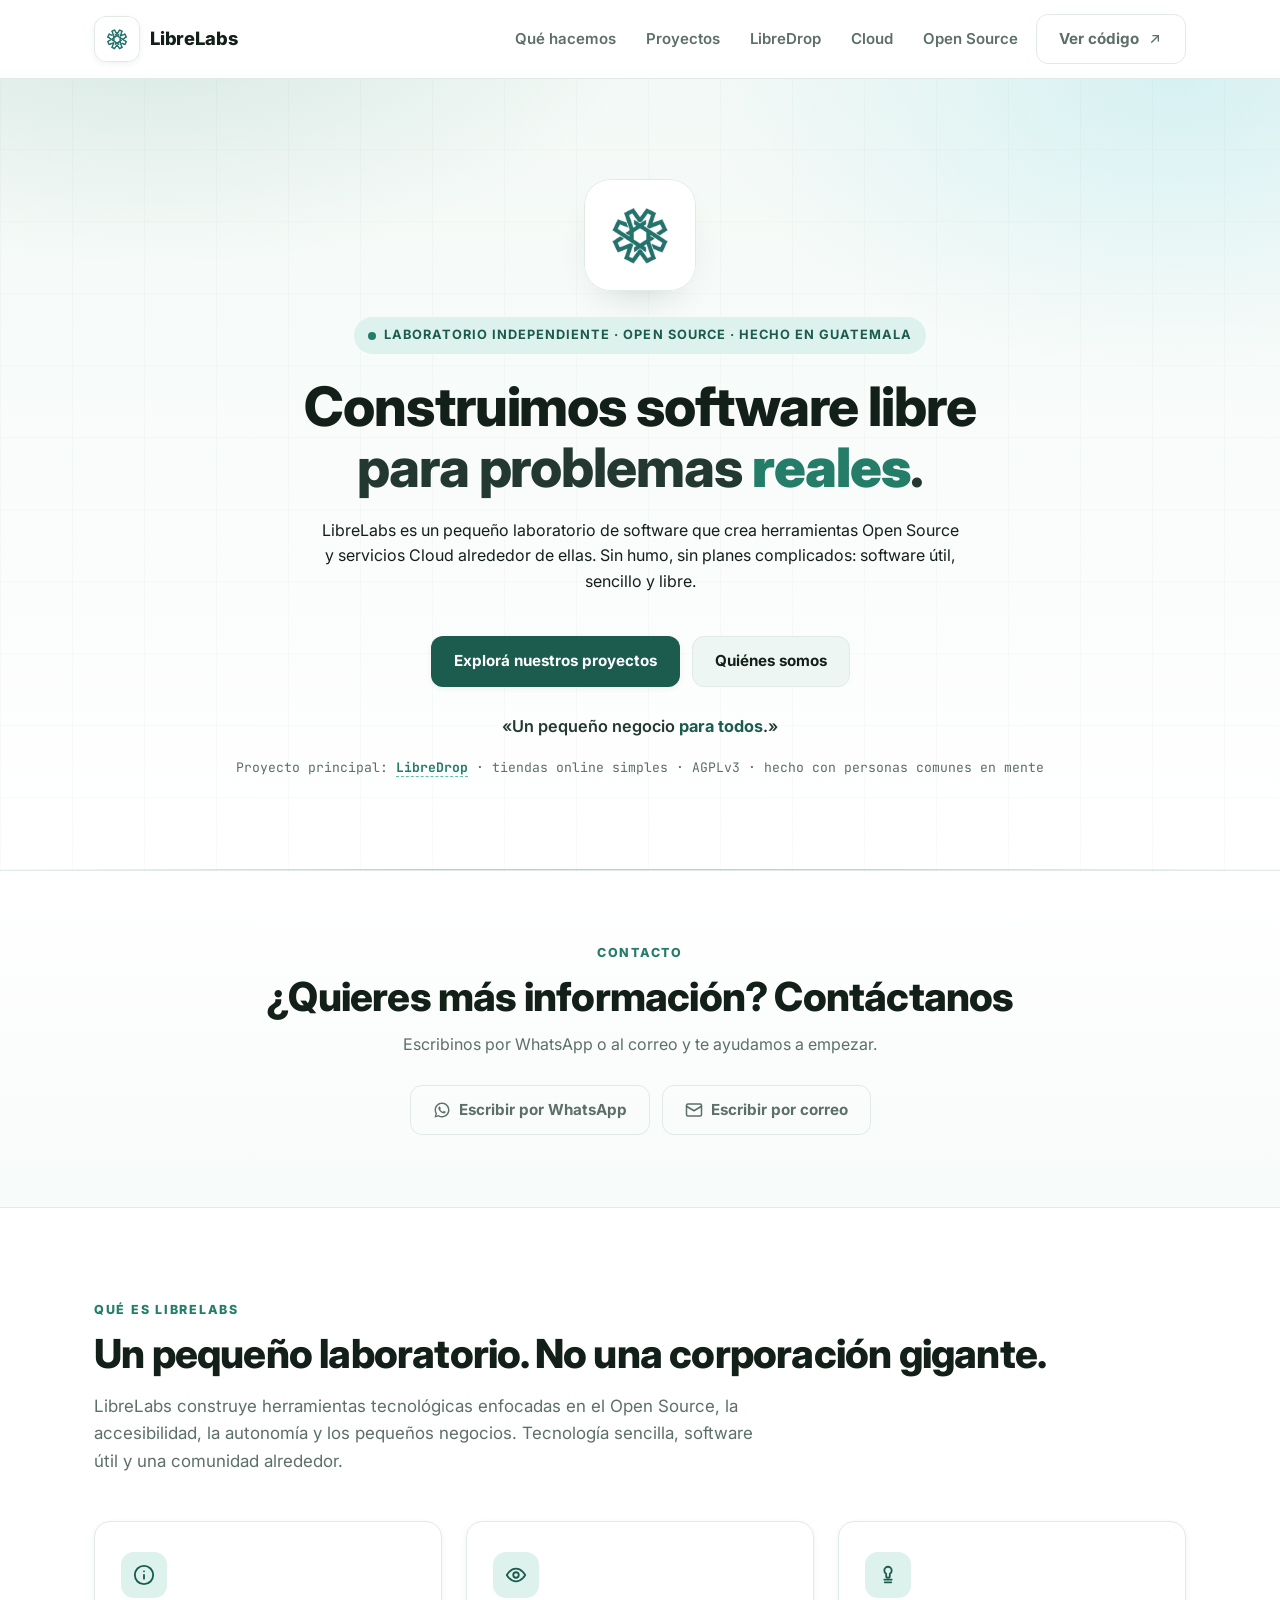
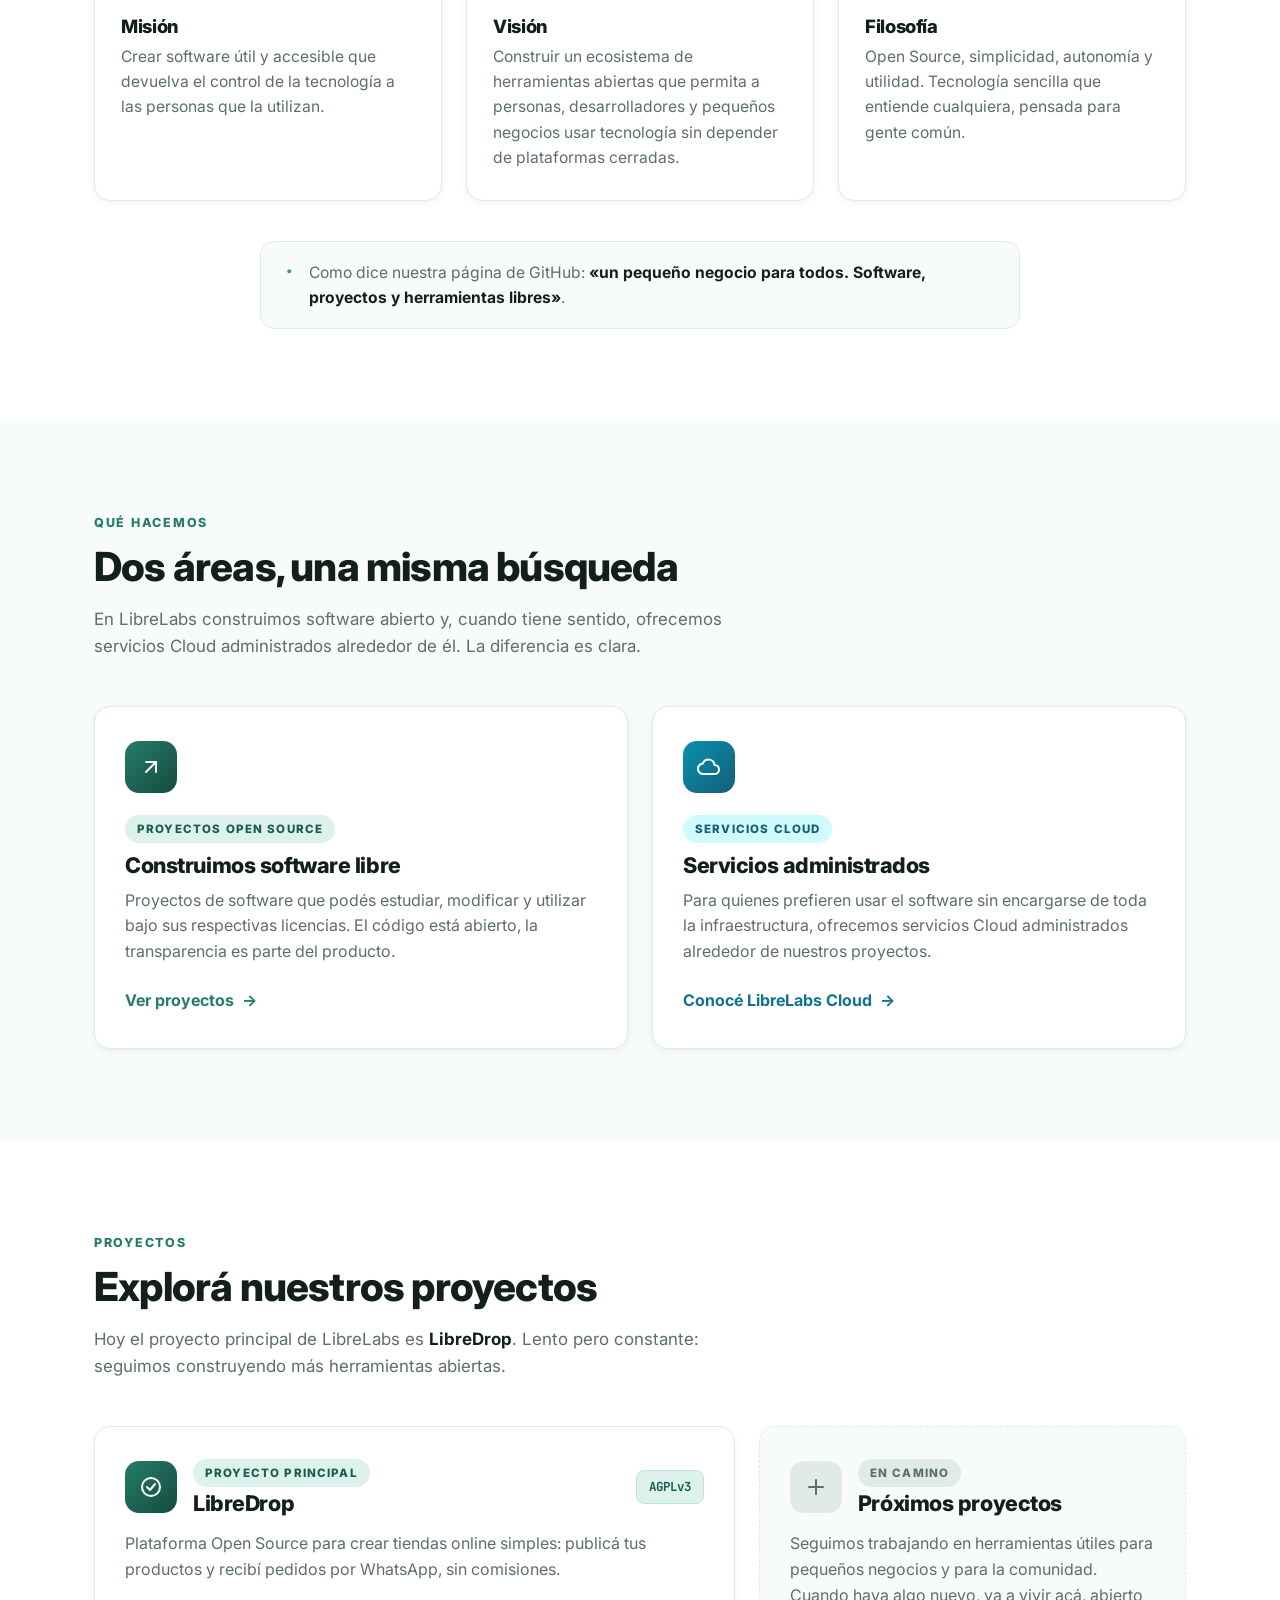
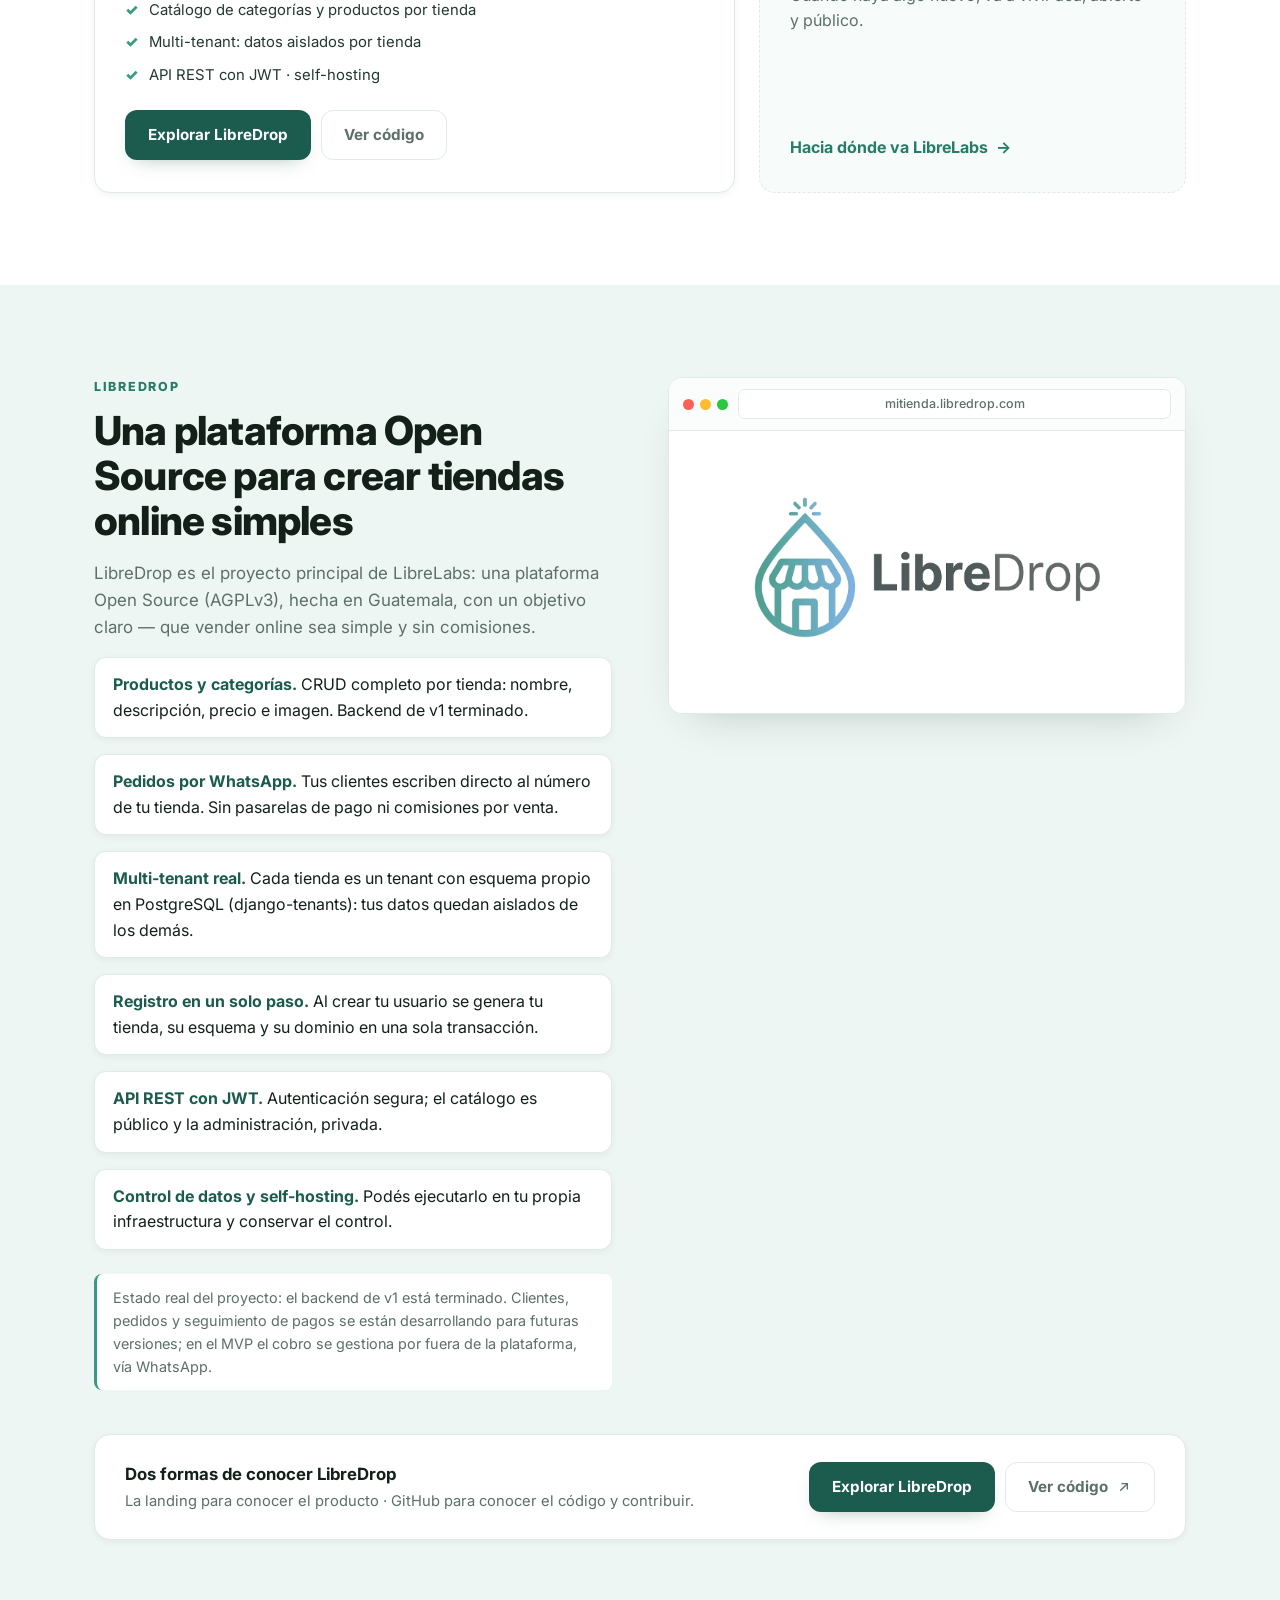
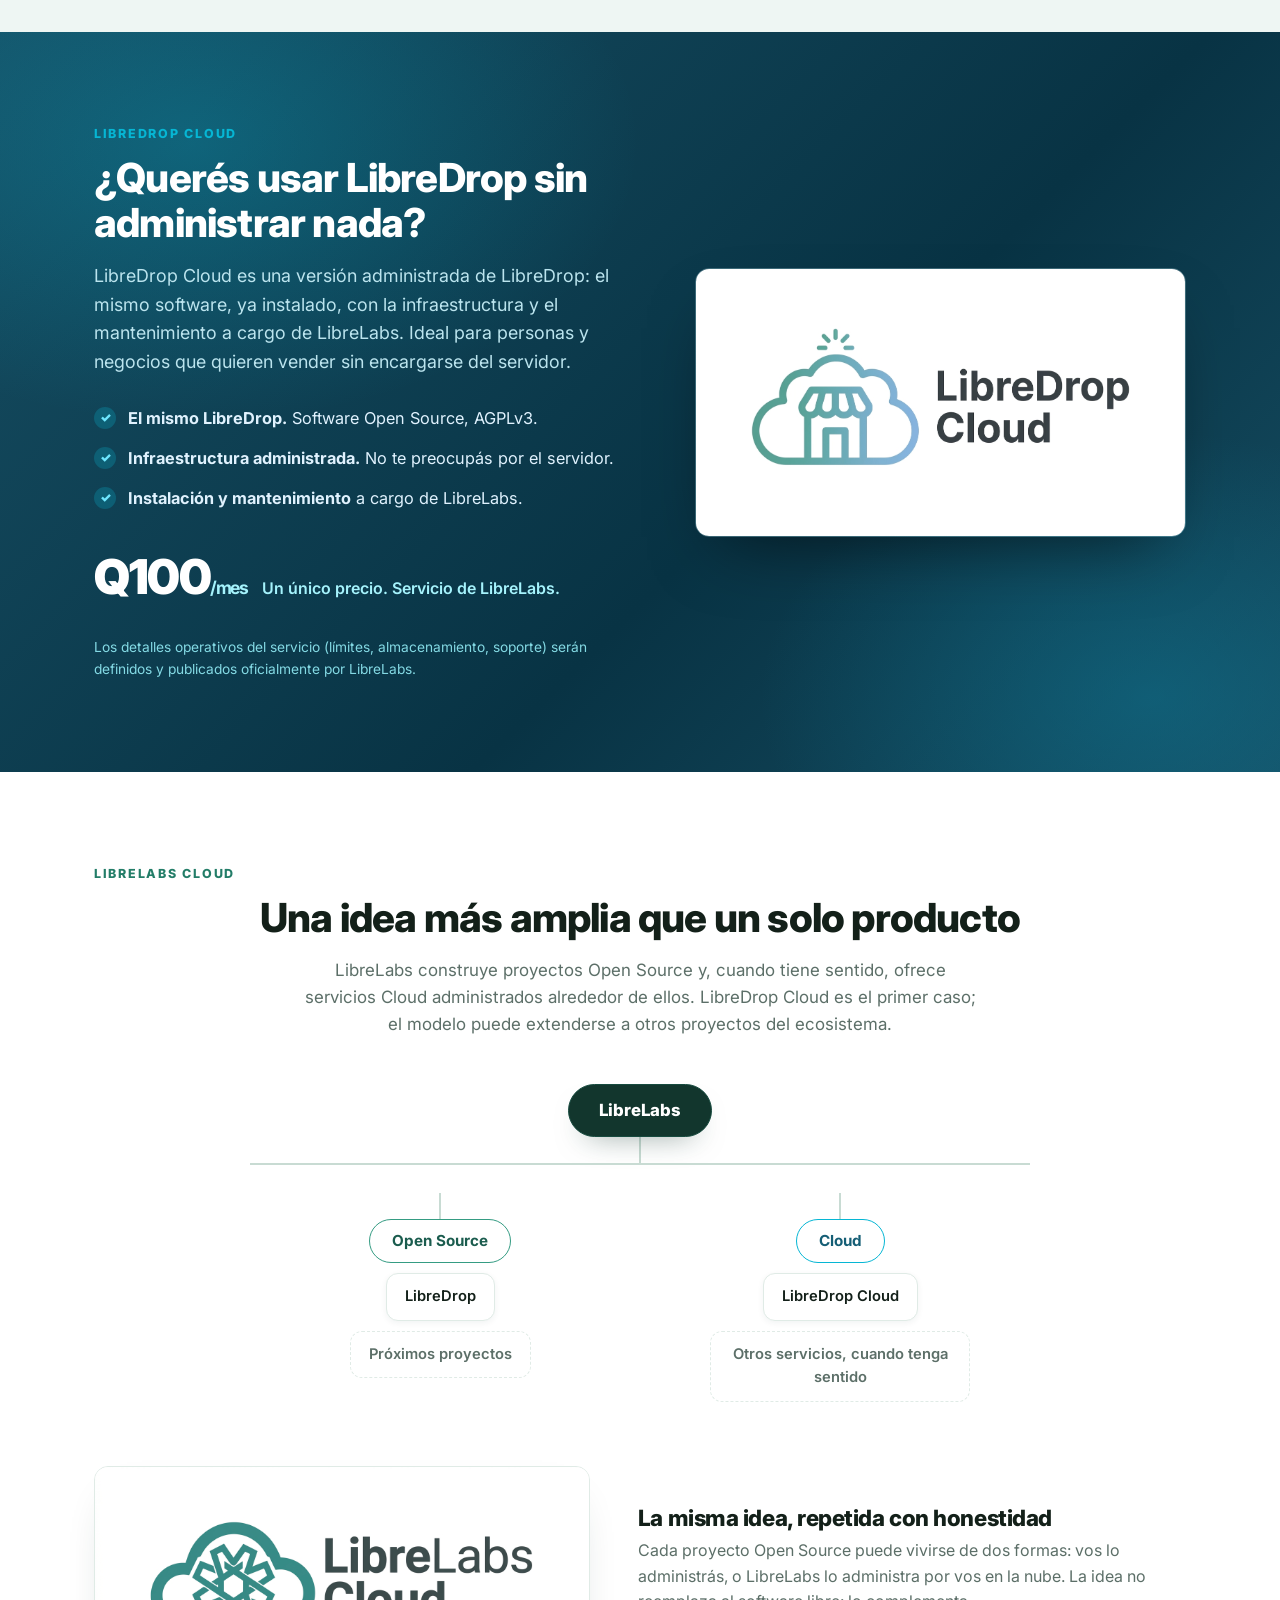
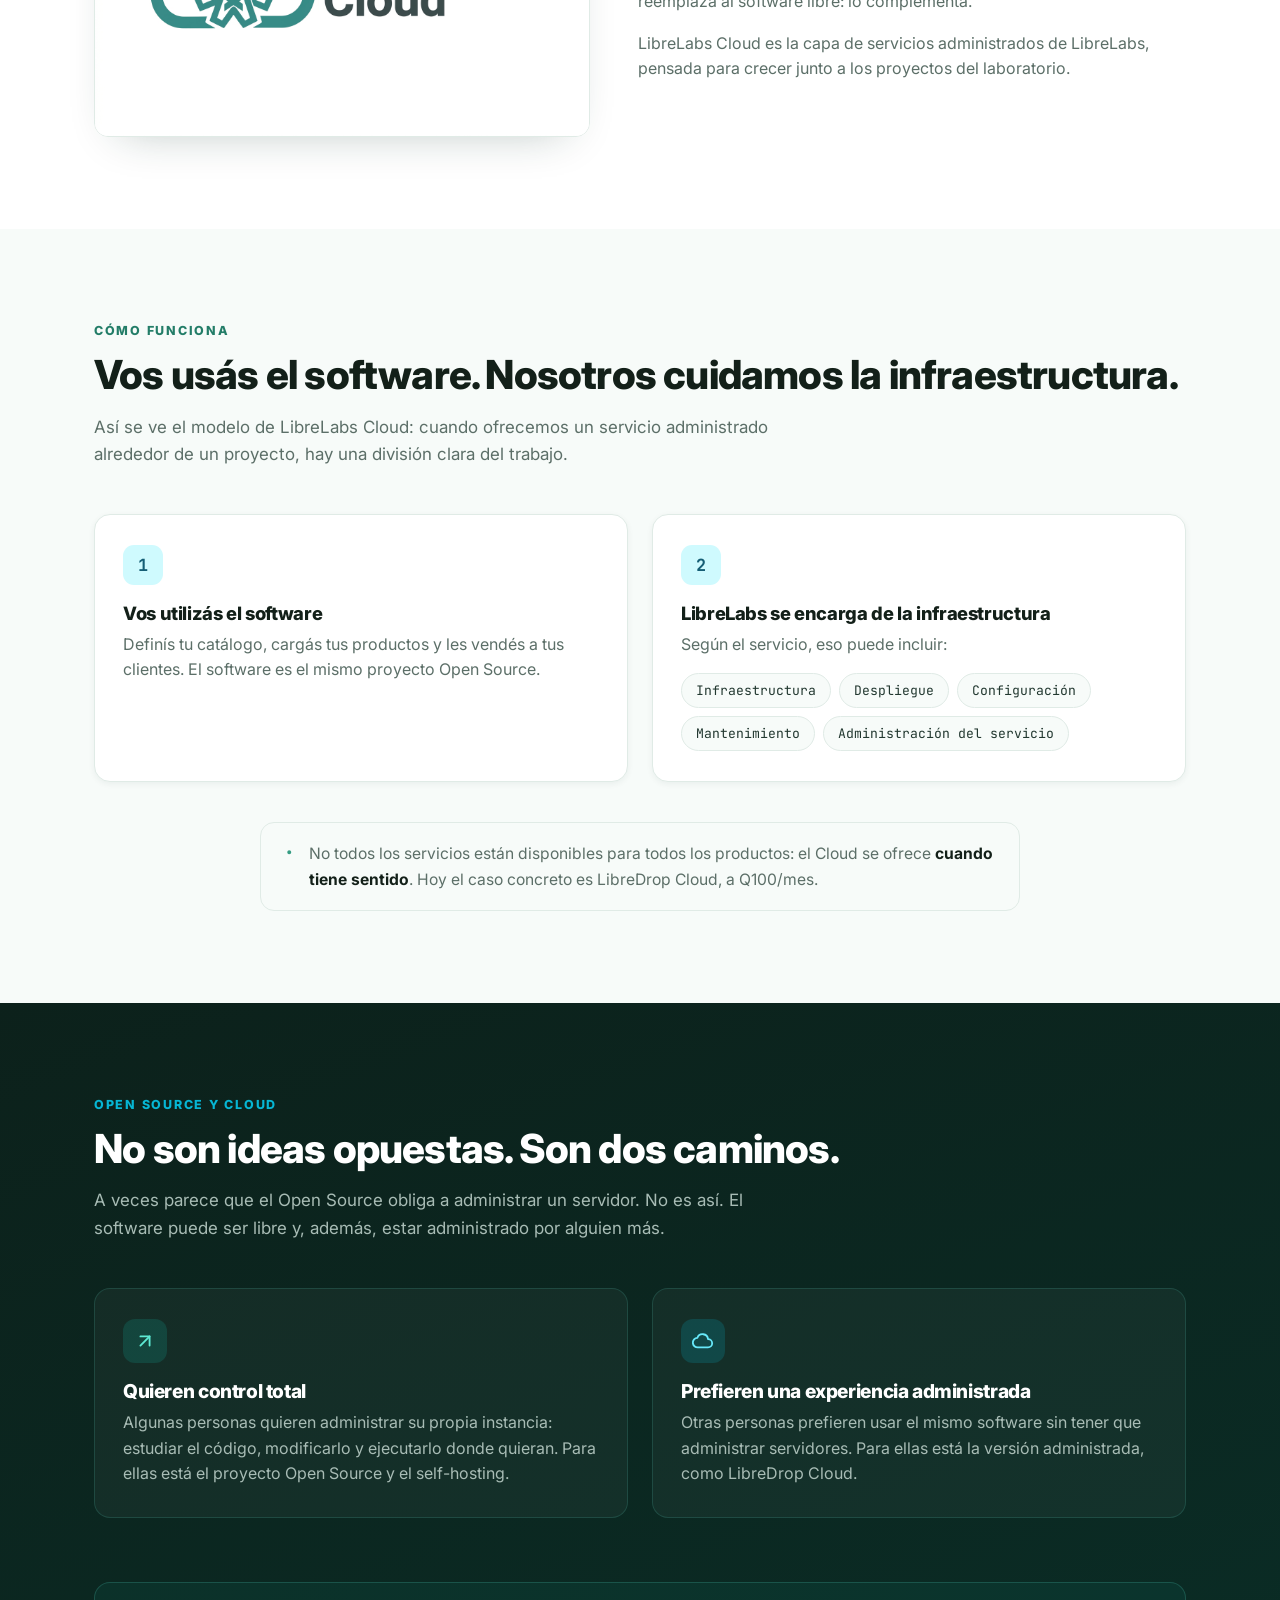
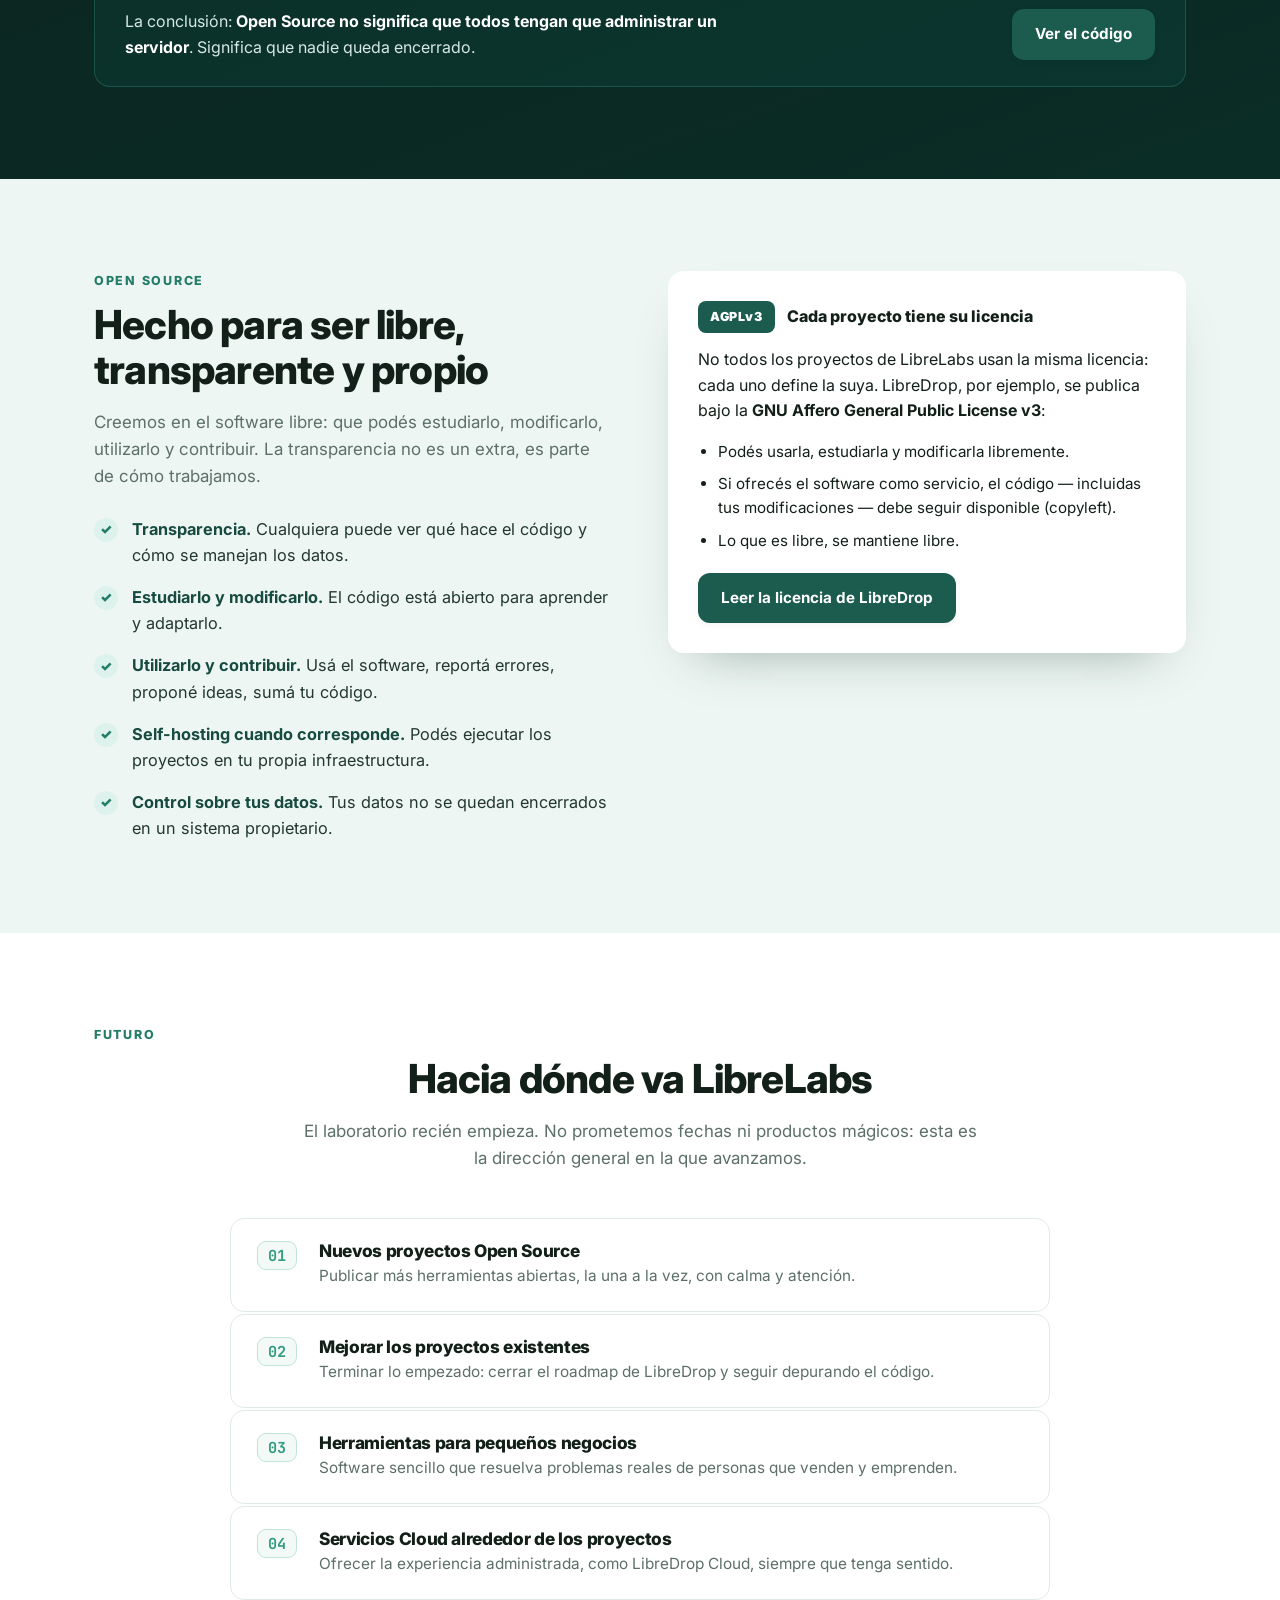
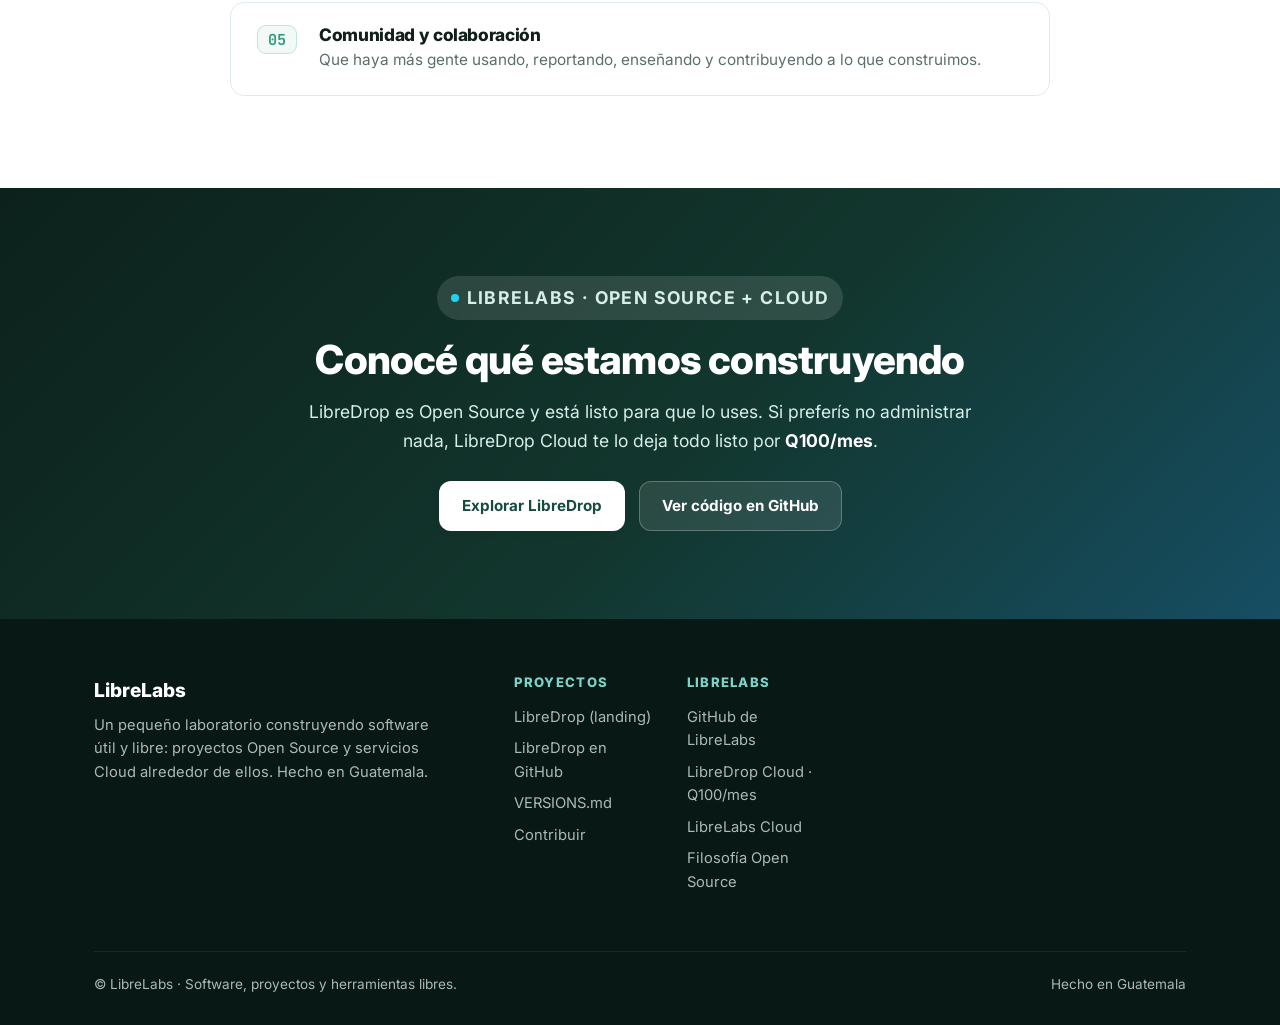
==== commit 1d48c758: "Slogan del hero (Un pequeño negocio para todos) y logo del navbar más grande" ====
--- a/LibreLabs_landing/index.html
+++ b/LibreLabs_landing/index.html
@@ -62,7 +62,7 @@
     <header class="nav" id="nav">
       <nav class="nav-inner" aria-label="Principal">
         <a class="brand" href="#inicio" aria-label="LibreLabs, inicio">
-          <img class="brand-mark" src="images/librelabs_favicon.png" alt="" width="40" height="40" />
+          <img class="brand-mark" src="images/librelabs_favicon.png" alt="" width="46" height="46" />
           <span class="brand-name">LibreLabs</span>
         </a>
         <button
@@ -120,7 +120,7 @@
             <a class="btn btn-soft" href="#que-es">Quiénes somos</a>
           </div>
           <p class="hero-quote">
-            «Un pequeño laboratorio construyendo software <b>útil y libre</b>.»
+            «Un pequeño negocio <b>para todos</b>.»
           </p>
           <p class="hero-note">
             Proyecto principal: <a href="#libredrop">LibreDrop</a> · tiendas online simples ·
--- a/LibreLabs_landing/styles.css
+++ b/LibreLabs_landing/styles.css
@@ -346,12 +346,12 @@
 }
 
 .brand-mark {
-  height: 40px;
+  height: 46px;
   width: auto;
-  border-radius: 10px;
+  border-radius: 12px;
   object-fit: contain;
   background: #fff;
-  padding: 5px;
+  padding: 6px;
   box-shadow: inset 0 0 0 1px var(--border), var(--shadow-s);
 }
 
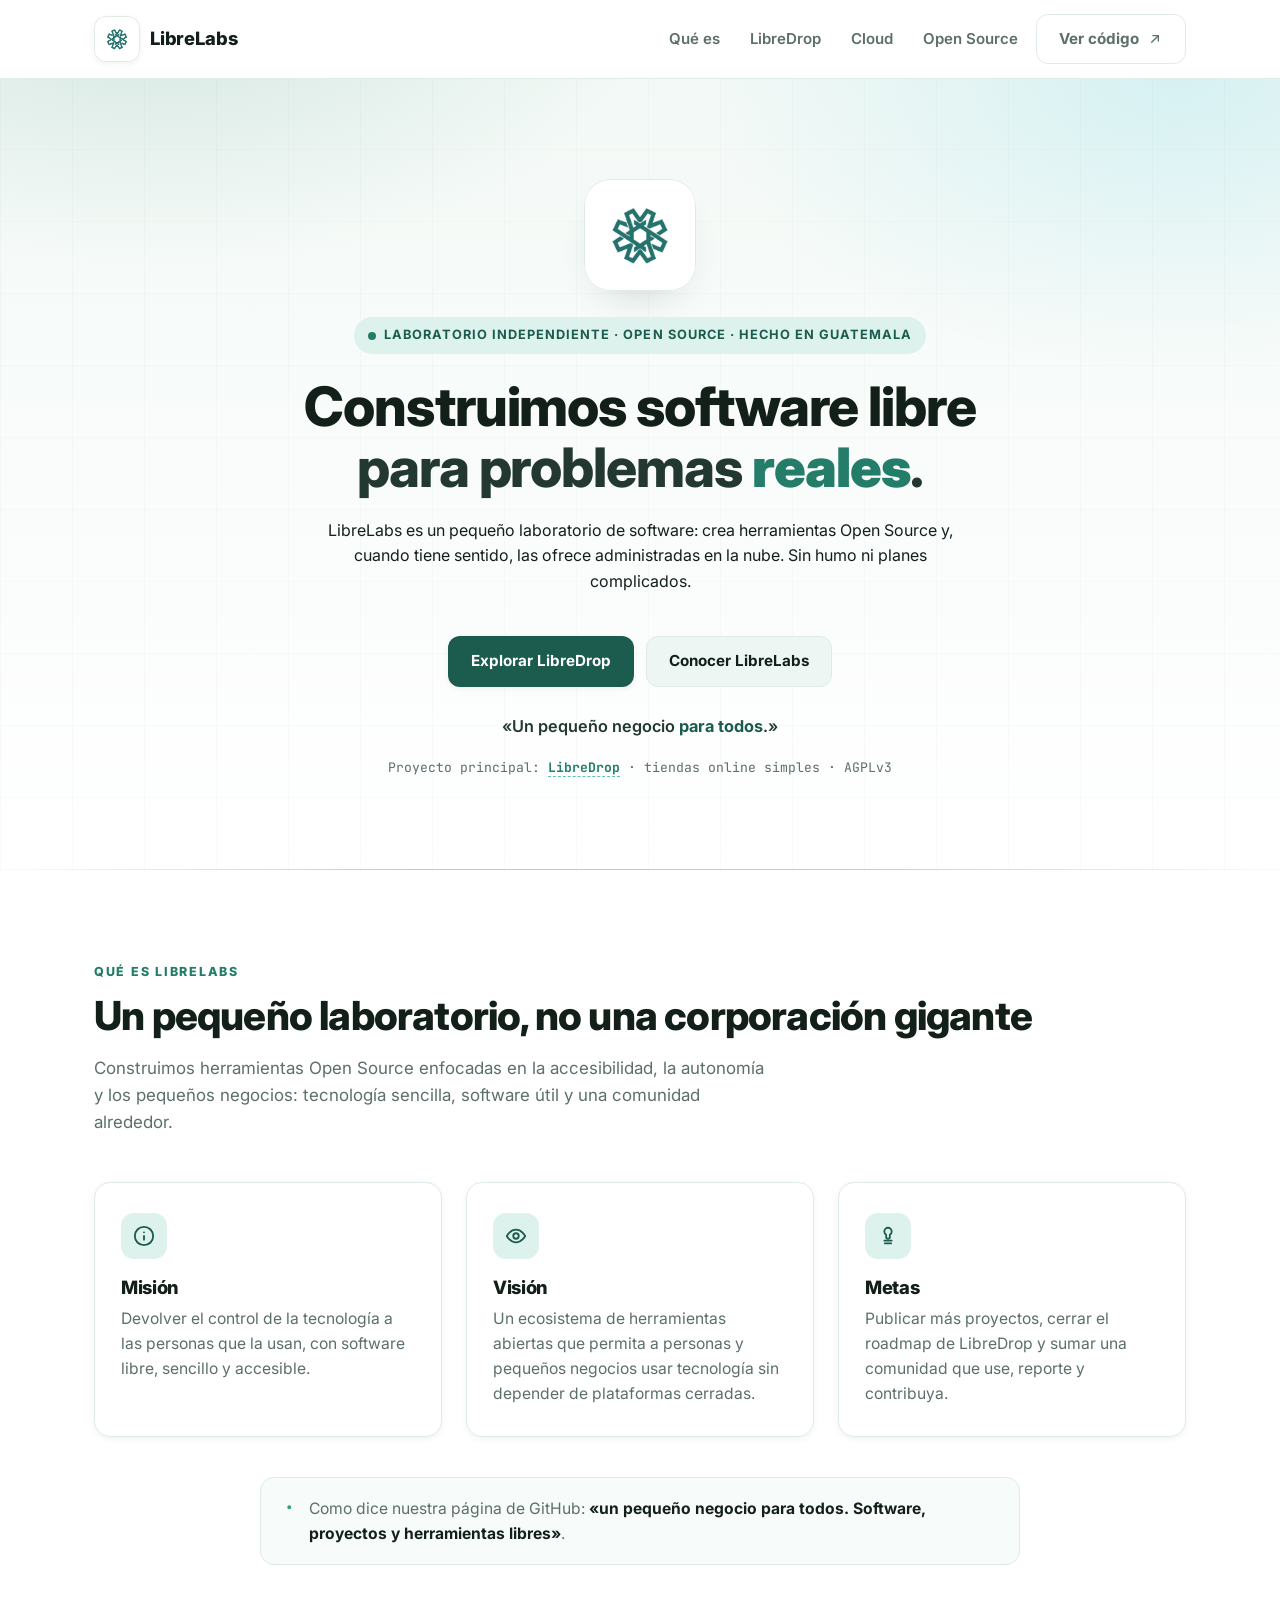
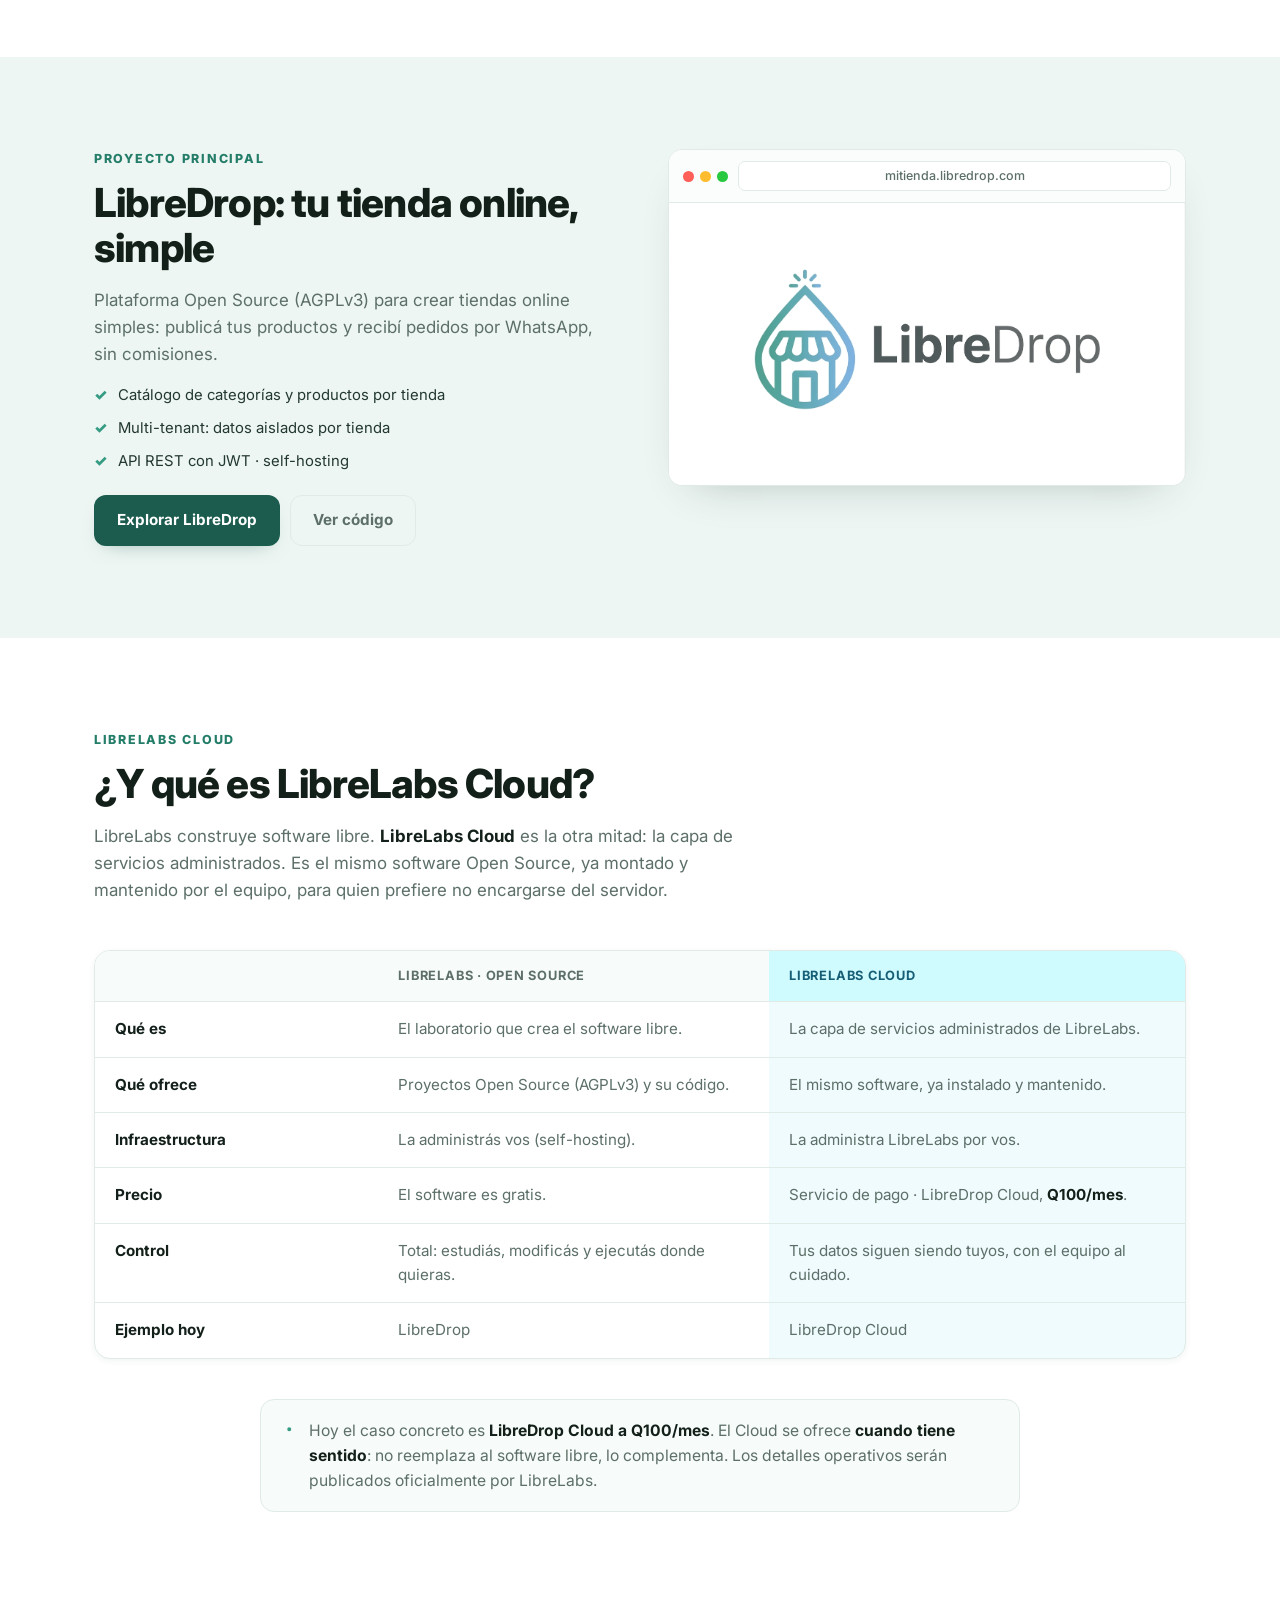
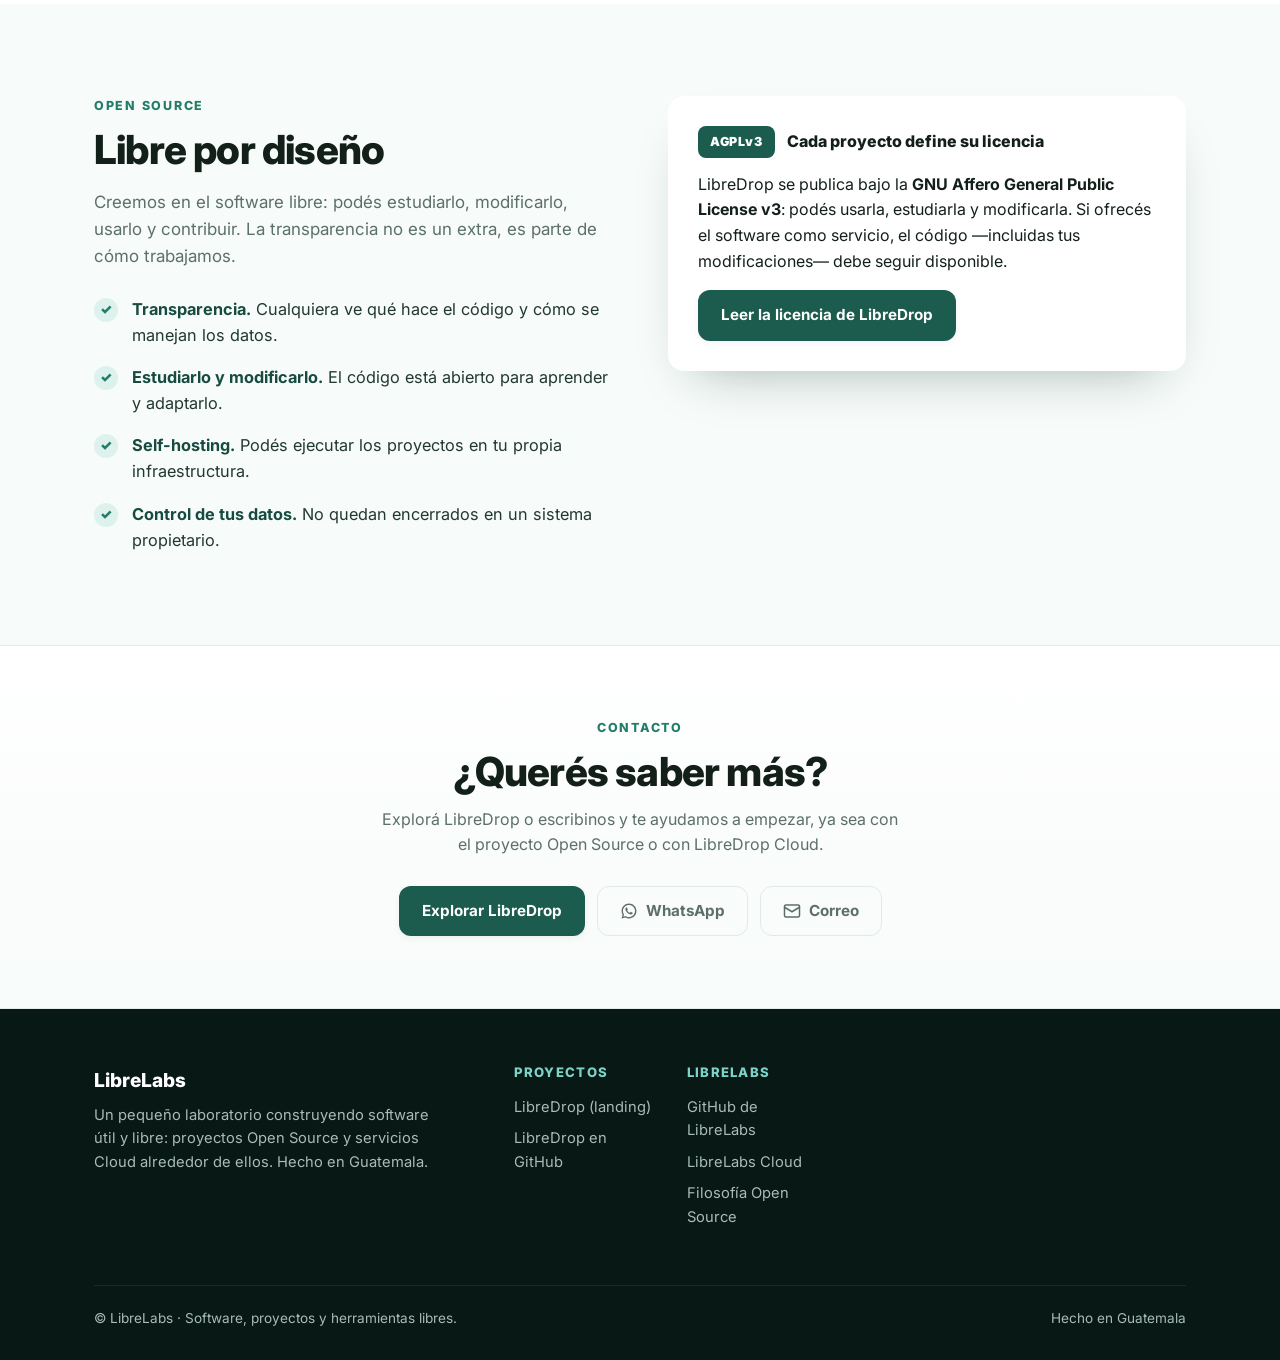
==== commit 51fff006: "Landings más compactas: misión/visión/metas y LibreDrop+Cloud en LibreLabs; tabla comparativa y secc" ====
--- a/LibreLabs_landing/index.html
+++ b/LibreLabs_landing/index.html
@@ -6,7 +6,7 @@
     <title>LibreLabs — Un pequeño laboratorio construyendo software útil y libre</title>
     <meta
       name="description"
-      content="LibreLabs es un pequeño laboratorio de software que crea herramientas Open Source y servicios Cloud alrededor de ellas. Explorá sus proyectos, entre ellos LibreDrop y LibreDrop Cloud."
+      content="LibreLabs es un laboratorio de software libre: crea herramientas Open Source y servicios Cloud administrados alrededor de ellas. Conocé su misión, visión y metas, y su proyecto LibreDrop."
     />
     <meta name="theme-color" content="#0b2f2b" />
     <meta name="robots" content="index, follow" />
@@ -35,7 +35,6 @@
 
     <!-- Favicon (images/librelabs_favicon.png, 500x500) -->
     <link rel="icon" type="image/png" sizes="500x500" href="images/librelabs_favicon.png" />
-    <link rel="icon" type="image/png" sizes="180x180" href="images/librelabs_favicon.png" />
     <link rel="icon" type="image/png" sizes="32x32" href="images/librelabs_favicon.png" />
     <link rel="apple-touch-icon" href="images/librelabs_favicon.png" />
 
@@ -75,8 +74,7 @@
           <span></span><span></span><span></span>
         </button>
         <div class="nav-links" id="menu">
-          <a href="#que-hacemos">Qué hacemos</a>
-          <a href="#proyectos">Proyectos</a>
+          <a href="#que-es">Qué es</a>
           <a href="#libredrop">LibreDrop</a>
           <a href="#cloud">Cloud</a>
           <a href="#open-source">Open Source</a>
@@ -111,33 +109,249 @@
             <span class="line">para problemas <em>reales</em>.</span>
           </h1>
           <p class="lede">
-            LibreLabs es un pequeño laboratorio de software que crea herramientas
-            Open Source y servicios Cloud alrededor de ellas. Sin humo, sin planes
-            complicados: software útil, sencillo y libre.
+            LibreLabs es un pequeño laboratorio de software: crea herramientas Open Source y,
+            cuando tiene sentido, las ofrece administradas en la nube. Sin humo ni planes
+            complicados.
           </p>
           <div class="hero-actions">
-            <a class="btn btn-primary" href="#proyectos">Explorá nuestros proyectos</a>
-            <a class="btn btn-soft" href="#que-es">Quiénes somos</a>
+            <a class="btn btn-primary" href="https://libredrop.vercel.app/" target="_blank" rel="noopener noreferrer">Explorar LibreDrop</a>
+            <a class="btn btn-soft" href="#que-es">Conocer LibreLabs</a>
           </div>
           <p class="hero-quote">
             «Un pequeño negocio <b>para todos</b>.»
           </p>
           <p class="hero-note">
-            Proyecto principal: <a href="#libredrop">LibreDrop</a> · tiendas online simples ·
-            AGPLv3 · hecho con personas comunes en mente
+            Proyecto principal: <a href="#libredrop">LibreDrop</a> · tiendas online simples · AGPLv3
           </p>
         </div>
         <div class="hero-strip" aria-hidden="true"></div>
       </section>
 
-      <!-- ================= CONTACTO ================= -->
+      <!-- ================= QUÉ ES LIBRELABS (misión / visión / metas) ================= -->
+      <section class="section" id="que-es">
+        <div class="wrap">
+          <div class="section-head reveal">
+            <p class="kicker">Qué es LibreLabs</p>
+            <h2>Un pequeño laboratorio, no una corporación gigante</h2>
+            <p class="section-sub">
+              Construimos herramientas Open Source enfocadas en la accesibilidad, la autonomía
+              y los pequeños negocios: tecnología sencilla, software útil y una comunidad
+              alrededor.
+            </p>
+          </div>
+
+          <div class="card-grid three">
+            <article class="foundation-card reveal">
+              <span class="foundation-icon" aria-hidden="true">
+                <svg xmlns="http://www.w3.org/2000/svg" width="22" height="22" viewBox="0 0 24 24" fill="none" stroke="currentColor" stroke-width="2" stroke-linecap="round" stroke-linejoin="round"><circle cx="12" cy="12" r="10"/><path d="M12 16v-4"/><path d="M12 8h.01"/></svg>
+              </span>
+              <h3>Misión</h3>
+              <p>
+                Devolver el control de la tecnología a las personas que la usan, con software
+                libre, sencillo y accesible.
+              </p>
+            </article>
+
+            <article class="foundation-card reveal reveal-delay">
+              <span class="foundation-icon" aria-hidden="true">
+                <svg xmlns="http://www.w3.org/2000/svg" width="22" height="22" viewBox="0 0 24 24" fill="none" stroke="currentColor" stroke-width="2" stroke-linecap="round" stroke-linejoin="round"><path d="M2 12s3.5-7 10-7 10 7 10 7-3.5 7-10 7-10-7-10-7Z"/><circle cx="12" cy="12" r="3"/></svg>
+              </span>
+              <h3>Visión</h3>
+              <p>
+                Un ecosistema de herramientas abiertas que permita a personas y pequeños
+                negocios usar tecnología sin depender de plataformas cerradas.
+              </p>
+            </article>
+
+            <article class="foundation-card reveal reveal-delay2">
+              <span class="foundation-icon" aria-hidden="true">
+                <svg xmlns="http://www.w3.org/2000/svg" width="22" height="22" viewBox="0 0 24 24" fill="none" stroke="currentColor" stroke-width="2" stroke-linecap="round" stroke-linejoin="round"><path d="M12 3a4 4 0 0 0-4 4c0 1.5.8 2.9 2 3.6V13a2 2 0 0 0 4 0v-2.4A4 4 0 0 0 16 7a4 4 0 0 0-4-4Z"/><path d="M8 17h8"/><path d="M8.5 20h7"/></svg>
+              </span>
+              <h3>Metas</h3>
+              <p>
+                Publicar más proyectos, cerrar el roadmap de LibreDrop y sumar una comunidad
+                que use, reporte y contribuya.
+              </p>
+            </article>
+          </div>
+
+          <aside class="lab-note reveal">
+            <span class="lab-note-mark" aria-hidden="true">·</span>
+            <p>
+              Como dice nuestra página de GitHub: <b>«un pequeño negocio para todos. Software,
+              proyectos y herramientas libres»</b>.
+            </p>
+          </aside>
+        </div>
+      </section>
+
+      <!-- ================= LIBREDROP (proyecto principal) ================= -->
+      <section class="section section-tint" id="libredrop">
+        <div class="wrap split split-flip">
+          <div class="reveal">
+            <p class="kicker">Proyecto principal</p>
+            <h2>LibreDrop: tu tienda online, simple</h2>
+            <p class="section-sub">
+              Plataforma Open Source (AGPLv3) para crear tiendas online simples: publicá tus
+              productos y recibí pedidos por WhatsApp, sin comisiones.
+            </p>
+            <ul class="mini-list">
+              <li>Catálogo de categorías y productos por tienda</li>
+              <li>Multi-tenant: datos aislados por tienda</li>
+              <li>API REST con JWT · self-hosting</li>
+            </ul>
+            <div class="project-actions">
+              <a class="btn btn-primary" href="https://libredrop.vercel.app/" target="_blank" rel="noopener noreferrer">Explorar LibreDrop</a>
+              <a class="btn btn-ghost" href="https://github.com/LibreLabs502/LibreDrop" target="_blank" rel="noopener noreferrer">Ver código</a>
+            </div>
+          </div>
+          <div class="browser reveal reveal-delay">
+            <div class="browser-bar">
+              <span class="traffic" aria-hidden="true"><i></i><i></i><i></i></span>
+              <span class="url">mitienda.libredrop.com</span>
+            </div>
+            <img
+              src="images/libredrop.jpg"
+              alt="Tienda creada con LibreDrop mostrando su catálogo de productos"
+              width="1407"
+              height="768"
+              loading="lazy"
+            />
+          </div>
+        </div>
+      </section>
+
+      <!-- ================= LIBRELABS CLOUD (qué es y la diferencia) ================= -->
+      <section class="section" id="cloud">
+        <div class="wrap">
+          <div class="section-head reveal">
+            <p class="kicker">LibreLabs Cloud</p>
+            <h2>¿Y qué es LibreLabs Cloud?</h2>
+            <p class="section-sub">
+              LibreLabs construye software libre. <b>LibreLabs Cloud</b> es la otra mitad: la
+              capa de servicios administrados. Es el mismo software Open Source, ya montado y
+              mantenido por el equipo, para quien prefiere no encargarse del servidor.
+            </p>
+          </div>
+
+          <div class="compare-wrap reveal">
+            <table class="compare">
+              <caption class="sr-only">
+                Diferencias entre LibreLabs (Open Source) y LibreLabs Cloud
+              </caption>
+              <thead>
+                <tr>
+                  <th scope="col">&nbsp;</th>
+                  <th scope="col">LibreLabs · Open Source</th>
+                  <th scope="col" class="col-cloud">LibreLabs Cloud</th>
+                </tr>
+              </thead>
+              <tbody>
+                <tr>
+                  <th scope="row">Qué es</th>
+                  <td>El laboratorio que crea el software libre.</td>
+                  <td class="col-cloud">La capa de servicios administrados de LibreLabs.</td>
+                </tr>
+                <tr>
+                  <th scope="row">Qué ofrece</th>
+                  <td>Proyectos Open Source (AGPLv3) y su código.</td>
+                  <td class="col-cloud">El mismo software, ya instalado y mantenido.</td>
+                </tr>
+                <tr>
+                  <th scope="row">Infraestructura</th>
+                  <td>La administrás vos (self-hosting).</td>
+                  <td class="col-cloud">La administra LibreLabs por vos.</td>
+                </tr>
+                <tr>
+                  <th scope="row">Precio</th>
+                  <td>El software es gratis.</td>
+                  <td class="col-cloud">Servicio de pago · LibreDrop Cloud, <b>Q100/mes</b>.</td>
+                </tr>
+                <tr>
+                  <th scope="row">Control</th>
+                  <td>Total: estudiás, modificás y ejecutás donde quieras.</td>
+                  <td class="col-cloud">Tus datos siguen siendo tuyos, con el equipo al cuidado.</td>
+                </tr>
+                <tr>
+                  <th scope="row">Ejemplo hoy</th>
+                  <td>LibreDrop</td>
+                  <td class="col-cloud">LibreDrop Cloud</td>
+                </tr>
+              </tbody>
+            </table>
+          </div>
+
+          <aside class="lab-note reveal">
+            <span class="lab-note-mark" aria-hidden="true">·</span>
+            <p>
+              Hoy el caso concreto es <b>LibreDrop Cloud a Q100/mes</b>. El Cloud se ofrece
+              <b>cuando tiene sentido</b>: no reemplaza al software libre, lo complementa. Los
+              detalles operativos serán publicados oficialmente por LibreLabs.
+            </p>
+          </aside>
+        </div>
+      </section>
+
+      <!-- ================= OPEN SOURCE ================= -->
+      <section class="section section-paper" id="open-source">
+        <div class="wrap split">
+          <div class="reveal">
+            <p class="kicker">Open Source</p>
+            <h2>Libre por diseño</h2>
+            <p class="section-sub">
+              Creemos en el software libre: podés estudiarlo, modificarlo, usarlo y contribuir.
+              La transparencia no es un extra, es parte de cómo trabajamos.
+            </p>
+            <ul class="freedoms">
+              <li>
+                <span class="freedom-mark" aria-hidden="true">✓</span>
+                <span><b>Transparencia.</b> Cualquiera ve qué hace el código y cómo se manejan los datos.</span>
+              </li>
+              <li>
+                <span class="freedom-mark" aria-hidden="true">✓</span>
+                <span><b>Estudiarlo y modificarlo.</b> El código está abierto para aprender y adaptarlo.</span>
+              </li>
+              <li>
+                <span class="freedom-mark" aria-hidden="true">✓</span>
+                <span><b>Self-hosting.</b> Podés ejecutar los proyectos en tu propia infraestructura.</span>
+              </li>
+              <li>
+                <span class="freedom-mark" aria-hidden="true">✓</span>
+                <span><b>Control de tus datos.</b> No quedan encerrados en un sistema propietario.</span>
+              </li>
+            </ul>
+          </div>
+          <div class="reveal reveal-delay">
+            <div class="license-card">
+              <div class="license-top">
+                <span class="license-badge" aria-hidden="true">AGPLv3</span>
+                <span class="license-name">Cada proyecto define su licencia</span>
+              </div>
+              <p>
+                LibreDrop se publica bajo la <b>GNU Affero General Public License v3</b>: podés
+                usarla, estudiarla y modificarla. Si ofrecés el software como servicio, el
+                código —incluidas tus modificaciones— debe seguir disponible.
+              </p>
+              <a class="btn btn-primary" href="https://github.com/LibreLabs502/LibreDrop/blob/main/LICENSE" target="_blank" rel="noopener noreferrer">
+                Leer la licencia de LibreDrop
+              </a>
+            </div>
+          </div>
+        </div>
+      </section>
+
+      <!-- ================= CONTACTO / CTA FINAL ================= -->
       <section class="contact strip-section" id="contacto">
         <div class="wrap reveal">
           <div class="contact-inner">
             <p class="kicker">Contacto</p>
-            <h2>¿Quieres más información? Contáctanos</h2>
-            <p class="contact-lede">Escribinos por WhatsApp o al correo y te ayudamos a empezar.</p>
+            <h2>¿Querés saber más?</h2>
+            <p class="contact-lede">
+              Explorá LibreDrop o escribinos y te ayudamos a empezar, ya sea con el proyecto
+              Open Source o con LibreDrop Cloud.
+            </p>
             <div class="contact-actions">
+              <a class="btn btn-primary" href="https://libredrop.vercel.app/" target="_blank" rel="noopener noreferrer">Explorar LibreDrop</a>
               <a
                 class="btn btn-ghost btn-contact"
                 href="https://wa.me/50241934676"
@@ -145,607 +359,13 @@
                 rel="noopener noreferrer"
               >
                 <svg xmlns="http://www.w3.org/2000/svg" width="18" height="18" viewBox="0 0 24 24" fill="currentColor" aria-hidden="true"><path d="M12.04 2C6.58 2 2.13 6.45 2.13 11.91c0 1.75.46 3.45 1.32 4.95L2 22l5.25-1.38a9.87 9.87 0 0 0 4.79 1.22c5.46 0 9.91-4.45 9.91-9.91C21.95 6.45 17.5 2 12.04 2m0 18.03a8 8 0 0 1-4.08-1.12l-.29-.17-3.12.82.83-3.04-.19-.3a8 8 0 0 1-1.23-4.31c0-4.42 3.6-8.02 8.02-8.02 4.42 0 8.02 3.6 8.02 8.02 0 4.43-3.6 8.03-8.02 8.03m4.4-5.99c-.24-.12-1.42-.7-1.64-.78-.22-.08-.38-.12-.54.12-.16.24-.62.78-.76.94-.14.16-.28.18-.52.06-.24-.12-1.02-.38-1.94-1.2-.72-.64-1.2-1.42-1.34-1.66-.14-.24-.01-.37.11-.5.11-.11.24-.29.36-.43.12-.14.16-.24.24-.4.08-.16.04-.3-.02-.42-.06-.12-.54-1.3-.74-1.78-.19-.47-.39-.4-.54-.41l-.46-.01c-.16 0-.42.06-.64.3-.22.24-.84.82-.84 2 0 1.18.86 2.32.98 2.48.12.16 1.7 2.59 4.12 3.63.58.25 1.03.4 1.38.51.58.19 1.11.16 1.52.1.46-.07 1.42-.58 1.62-1.14.2-.56.2-1.04.14-1.14-.06-.1-.22-.16-.46-.28m0 0"/></svg>
-                Escribir por WhatsApp
+                WhatsApp
               </a>
               <a class="btn btn-ghost btn-contact" href="mailto:librelabs502@gmail.com">
                 <svg xmlns="http://www.w3.org/2000/svg" width="18" height="18" viewBox="0 0 24 24" fill="none" stroke="currentColor" stroke-width="2" stroke-linecap="round" stroke-linejoin="round" aria-hidden="true"><rect x="2" y="4" width="20" height="16" rx="2"/><path d="m22 7-10 6L2 7"/></svg>
-                Escribir por correo
+                Correo
               </a>
             </div>
-          </div>
-        </div>
-      </section>
-
-      <!-- ================= QUÉ ES LIBRELABS ================= -->
-      <section class="section" id="que-es">
-        <div class="wrap">
-          <div class="section-head reveal">
-            <p class="kicker">Qué es LibreLabs</p>
-            <h2>Un pequeño laboratorio. No una corporación gigante.</h2>
-            <p class="section-sub">
-              LibreLabs construye herramientas tecnológicas enfocadas en el Open Source,
-              la accesibilidad, la autonomía y los pequeños negocios. Tecnología sencilla,
-              software útil y una comunidad alrededor.
-            </p>
-          </div>
-
-          <div class="card-grid three">
-            <article class="foundation-card reveal">
-              <span class="foundation-icon" aria-hidden="true">
-                <svg xmlns="http://www.w3.org/2000/svg" width="22" height="22" viewBox="0 0 24 24" fill="none" stroke="currentColor" stroke-width="2" stroke-linecap="round" stroke-linejoin="round"><circle cx="12" cy="12" r="10"/><path d="M12 16v-4"/><path d="M12 8h.01"/></svg>
-              </span>
-              <h3>Misión</h3>
-              <p>
-                Crear software útil y accesible que devuelva el control de la tecnología
-                a las personas que la utilizan.
-              </p>
-            </article>
-
-            <article class="foundation-card reveal reveal-delay">
-              <span class="foundation-icon" aria-hidden="true">
-                <svg xmlns="http://www.w3.org/2000/svg" width="22" height="22" viewBox="0 0 24 24" fill="none" stroke="currentColor" stroke-width="2" stroke-linecap="round" stroke-linejoin="round"><path d="M2 12s3.5-7 10-7 10 7 10 7-3.5 7-10 7-10-7-10-7Z"/><circle cx="12" cy="12" r="3"/></svg>
-              </span>
-              <h3>Visión</h3>
-              <p>
-                Construir un ecosistema de herramientas abiertas que permita a personas,
-                desarrolladores y pequeños negocios usar tecnología sin depender de
-                plataformas cerradas.
-              </p>
-            </article>
-
-            <article class="foundation-card reveal reveal-delay2">
-              <span class="foundation-icon" aria-hidden="true">
-                <svg xmlns="http://www.w3.org/2000/svg" width="22" height="22" viewBox="0 0 24 24" fill="none" stroke="currentColor" stroke-width="2" stroke-linecap="round" stroke-linejoin="round"><path d="M12 3a4 4 0 0 0-4 4c0 1.5.8 2.9 2 3.6V13a2 2 0 0 0 4 0v-2.4A4 4 0 0 0 16 7a4 4 0 0 0-4-4Z"/><path d="M8 17h8"/><path d="M8.5 20h7"/></svg>
-              </span>
-              <h3>Filosofía</h3>
-              <p>
-                Open Source, simplicidad, autonomía y utilidad. Tecnología sencilla que
-                entiende cualquiera, pensada para gente común.
-              </p>
-            </article>
-          </div>
-
-          <aside class="lab-note reveal">
-            <span class="lab-note-mark" aria-hidden="true">·</span>
-            <p>
-              Como dice nuestra página de GitHub: <b>«un pequeño negocio para todos. Software,
-              proyectos y herramientas libres»</b>.
-            </p>
-          </aside>
-        </div>
-      </section>
-
-      <!-- ================= QUÉ HACEMOS ================= -->
-      <section class="section section-paper" id="que-hacemos">
-        <div class="wrap">
-          <div class="section-head reveal">
-            <p class="kicker">Qué hacemos</p>
-            <h2>Dos áreas, una misma búsqueda</h2>
-            <p class="section-sub">
-              En LibreLabs construimos software abierto y, cuando tiene sentido, ofrecemos
-              servicios Cloud administrados alrededor de él. La diferencia es clara.
-            </p>
-          </div>
-
-          <div class="card-grid two">
-            <article class="work-card work-open reveal">
-              <span class="work-icon" aria-hidden="true">
-                <svg xmlns="http://www.w3.org/2000/svg" width="24" height="24" viewBox="0 0 24 24" fill="none" stroke="currentColor" stroke-width="2" stroke-linecap="round" stroke-linejoin="round"><path d="M7 7h10v10"/><path d="M7 17 17 7"/></svg>
-              </span>
-              <span class="tag">Proyectos Open Source</span>
-              <h3>Construimos software libre</h3>
-              <p>
-                Proyectos de software que podés estudiar, modificar y utilizar bajo sus
-                respectivas licencias. El código está abierto, la transparencia es parte
-                del producto.
-              </p>
-              <a class="link-arrow" href="#proyectos">
-                Ver proyectos
-                <span aria-hidden="true">→</span>
-              </a>
-            </article>
-
-            <article class="work-card work-cloud reveal reveal-delay">
-              <span class="work-icon work-icon-cloud" aria-hidden="true">
-                <svg xmlns="http://www.w3.org/2000/svg" width="24" height="24" viewBox="0 0 24 24" fill="none" stroke="currentColor" stroke-width="2" stroke-linecap="round" stroke-linejoin="round"><path d="M17.5 19a4.5 4.5 0 0 0 0-9 6 6 0 0 0-11.6-1.5A4.5 4.5 0 0 0 6.5 19h11Z"/></svg>
-              </span>
-              <span class="tag tag-cloud">Servicios Cloud</span>
-              <h3>Servicios administrados</h3>
-              <p>
-                Para quienes prefieren usar el software sin encargarse de toda la
-                infraestructura, ofrecemos servicios Cloud administrados alrededor de
-                nuestros proyectos.
-              </p>
-              <a class="link-arrow link-arrow-cloud" href="#cloud">
-                Conocé LibreLabs Cloud
-                <span aria-hidden="true">→</span>
-              </a>
-            </article>
-          </div>
-        </div>
-      </section>
-
-      <!-- ================= PROYECTOS ================= -->
-      <section class="section" id="proyectos">
-        <div class="wrap">
-          <div class="section-head reveal">
-            <p class="kicker">Proyectos</p>
-            <h2>Explorá nuestros proyectos</h2>
-            <p class="section-sub">
-              Hoy el proyecto principal de LibreLabs es <b>LibreDrop</b>. Lento pero
-              constante: seguimos construyendo más herramientas abiertas.
-            </p>
-          </div>
-
-          <div class="project-row">
-            <article class="project-card reveal">
-              <div class="project-top">
-                <span class="project-logo" aria-hidden="true">
-                  <svg xmlns="http://www.w3.org/2000/svg" width="24" height="24" viewBox="0 0 24 24" fill="none" stroke="currentColor" stroke-width="2" stroke-linecap="round" stroke-linejoin="round"><circle cx="12" cy="12" r="9"/><path d="m8 12 3 3 5-6"/></svg>
-                </span>
-                <div>
-                  <span class="tag">Proyecto principal</span>
-                  <h3>LibreDrop</h3>
-                </div>
-                <span class="lic">AGPLv3</span>
-              </div>
-              <p class="project-desc">
-                Plataforma Open Source para crear tiendas online simples: publicá tus
-                productos y recibí pedidos por WhatsApp, sin comisiones.
-              </p>
-              <ul class="mini-list">
-                <li>Catálogo de categorías y productos por tienda</li>
-                <li>Multi-tenant: datos aislados por tienda</li>
-                <li>API REST con JWT · self-hosting</li>
-              </ul>
-              <div class="project-actions">
-                <!-- Landing oficial de LibreDrop (producción) -->
-                <a class="btn btn-primary" href="https://libredrop.vercel.app/" target="_blank" rel="noopener noreferrer">Explorar LibreDrop</a>
-                <a class="btn btn-ghost" href="https://github.com/LibreLabs502/LibreDrop" target="_blank" rel="noopener noreferrer">
-                  Ver código
-                </a>
-              </div>
-            </article>
-
-            <article class="project-card project-card-soon reveal reveal-delay">
-              <div class="project-top">
-                <span class="project-logo project-logo-dim" aria-hidden="true">
-                  <svg xmlns="http://www.w3.org/2000/svg" width="24" height="24" viewBox="0 0 24 24" fill="none" stroke="currentColor" stroke-width="2" stroke-linecap="round" stroke-linejoin="round"><path d="M12 5v14"/><path d="M5 12h14"/></svg>
-                </span>
-                <div>
-                  <span class="tag tag-dim">En camino</span>
-                  <h3>Próximos proyectos</h3>
-                </div>
-              </div>
-              <p class="project-desc">
-                Seguimos trabajando en herramientas útiles para pequeños negocios y para
-                la comunidad. Cuando haya algo nuevo, va a vivir acá, abierto y público.
-              </p>
-              <a class="link-arrow" href="#futuro">
-                Hacia dónde va LibreLabs
-                <span aria-hidden="true">→</span>
-              </a>
-            </article>
-          </div>
-        </div>
-      </section>
-
-      <!-- ================= LIBREDROP (destacado) ================= -->
-      <section class="section section-tint" id="libredrop">
-        <div class="wrap">
-          <div class="split split-flip">
-            <div class="reveal">
-              <p class="kicker">LibreDrop</p>
-              <h2>Una plataforma Open Source para crear tiendas online simples</h2>
-              <p class="section-sub">
-                LibreDrop es el proyecto principal de LibreLabs: una plataforma Open Source
-                (AGPLv3), hecha en Guatemala, con un objetivo claro — que vender online sea
-                simple y sin comisiones.
-              </p>
-              <ul class="feat-list">
-                <li>
-                  <b>Productos y categorías.</b> CRUD completo por tienda: nombre,
-                  descripción, precio e imagen. Backend de v1 terminado.
-                </li>
-                <li>
-                  <b>Pedidos por WhatsApp.</b> Tus clientes escriben directo al número de tu
-                  tienda. Sin pasarelas de pago ni comisiones por venta.
-                </li>
-                <li>
-                  <b>Multi-tenant real.</b> Cada tienda es un tenant con esquema propio en
-                  PostgreSQL (django-tenants): tus datos quedan aislados de los demás.
-                </li>
-                <li>
-                  <b>Registro en un solo paso.</b> Al crear tu usuario se genera tu tienda,
-                  su esquema y su dominio en una sola transacción.
-                </li>
-                <li>
-                  <b>API REST con JWT.</b> Autenticación segura; el catálogo es público y la
-                  administración, privada.
-                </li>
-                <li>
-                  <b>Control de datos y self-hosting.</b> Podés ejecutarlo en tu propia
-                  infraestructura y conservar el control.
-                </li>
-              </ul>
-              <p class="honesty-note">
-                Estado real del proyecto: el backend de v1 está terminado. Clientes, pedidos
-                y seguimiento de pagos se están desarrollando para futuras versiones; en el
-                MVP el cobro se gestiona por fuera de la plataforma, vía WhatsApp.
-              </p>
-            </div>
-
-            <div class="browser reveal reveal-delay">
-              <div class="browser-bar">
-                <span class="traffic" aria-hidden="true"><i></i><i></i><i></i></span>
-                <span class="url">mitienda.libredrop.com</span>
-              </div>
-              <img
-                src="images/libredrop.jpg"
-                alt="Tienda creada con LibreDrop mostrando su catálogo de productos"
-                width="1407"
-                height="768"
-                loading="lazy"
-              />
-            </div>
-          </div>
-
-          <div class="project-actions project-actions-wide reveal">
-            <div class="project-actions-copy">
-              <b>Dos formas de conocer LibreDrop</b>
-              <span>La landing para conocer el producto · GitHub para conocer el código y contribuir.</span>
-            </div>
-            <div class="project-actions-btns">
-              <!-- Landing oficial de LibreDrop (producción) -->
-              <a class="btn btn-primary" href="https://libredrop.vercel.app/" target="_blank" rel="noopener noreferrer">Explorar LibreDrop</a>
-              <a class="btn btn-ghost" href="https://github.com/LibreLabs502/LibreDrop" target="_blank" rel="noopener noreferrer">
-                Ver código
-                <svg xmlns="http://www.w3.org/2000/svg" width="16" height="16" viewBox="0 0 24 24" fill="none" stroke="currentColor" stroke-width="2" stroke-linecap="round" stroke-linejoin="round" aria-hidden="true"><path d="M7 17 17 7"/><path d="M9 7h8v8"/></svg>
-              </a>
-            </div>
-          </div>
-        </div>
-      </section>
-
-      <!-- ================= LIBREDROP CLOUD (Q100/mes) ================= -->
-      <section class="section cloud-section" id="libredrop-cloud">
-        <div class="cloud-bg" aria-hidden="true"></div>
-        <div class="wrap cloud-grid">
-          <div class="cloud-copy reveal">
-            <p class="kicker kicker-light">
-              LibreDrop Cloud
-            </p>
-            <h2>¿Querés usar LibreDrop sin administrar nada?</h2>
-            <p class="cloud-lede">
-              LibreDrop Cloud es una versión administrada de LibreDrop: el mismo software,
-              ya instalado, con la infraestructura y el mantenimiento a cargo de LibreLabs.
-              Ideal para personas y negocios que quieren vender sin encargarse del servidor.
-            </p>
-            <ul class="cloud-benefits">
-              <li>
-                <span class="check" aria-hidden="true">✓</span>
-                <span><b>El mismo LibreDrop.</b> Software Open Source, AGPLv3.</span>
-              </li>
-              <li>
-                <span class="check" aria-hidden="true">✓</span>
-                <span><b>Infraestructura administrada.</b> No te preocupás por el servidor.</span>
-              </li>
-              <li>
-                <span class="check" aria-hidden="true">✓</span>
-                <span><b>Instalación y mantenimiento</b> a cargo de LibreLabs.</span>
-              </li>
-            </ul>
-            <div class="cloud-price">
-              <span class="cloud-price-amount">Q100<small>/mes</small></span>
-              <span class="cloud-price-label">Un único precio. Servicio de LibreLabs.</span>
-            </div>
-            <p class="cloud-note">
-              Los detalles operativos del servicio (límites, almacenamiento, soporte) serán
-              definidos y publicados oficialmente por LibreLabs.
-            </p>
-          </div>
-          <figure class="cloud-figure reveal reveal-delay">
-            <img
-              src="images/libredrop_cloud.jpg"
-              alt="Tienda online lista para vender con LibreDrop Cloud"
-              width="1407"
-              height="768"
-              loading="lazy"
-            />
-          </figure>
-        </div>
-      </section>
-
-      <!-- ================= LIBRELABS CLOUD (concepto) ================= -->
-      <section class="section" id="cloud">
-        <div class="wrap">
-          <div class="section-head center reveal">
-            <p class="kicker">LibreLabs Cloud</p>
-            <h2>Una idea más amplia que un solo producto</h2>
-            <p class="section-sub">
-              LibreLabs construye proyectos Open Source y, cuando tiene sentido, ofrece
-              servicios Cloud administrados alrededor de ellos. LibreDrop Cloud es el primer
-              caso; el modelo puede extenderse a otros proyectos del ecosistema.
-            </p>
-          </div>
-
-          <div class="lab-map reveal">
-            <div class="map-root">LibreLabs</div>
-            <div class="map-vline" aria-hidden="true"></div>
-            <div class="map-hline-wrap" aria-hidden="true"></div>
-            <div class="map-branches">
-              <div class="map-col">
-                <span class="map-vline" aria-hidden="true"></span>
-                <div class="map-node map-node-open">Open Source</div>
-                <div class="map-child">LibreDrop</div>
-                <a class="map-child dim" href="#proyectos">Próximos proyectos</a>
-              </div>
-              <div class="map-col">
-                <span class="map-vline" aria-hidden="true"></span>
-                <div class="map-node map-node-cloud">Cloud</div>
-                <a class="map-child" href="#libredrop-cloud">LibreDrop Cloud</a>
-                <span class="map-child dim">Otros servicios, cuando tenga sentido</span>
-              </div>
-            </div>
-          </div>
-
-          <div class="cloud-concept-grid">
-            <figure class="cloud-figure cloud-figure-inline reveal reveal-delay">
-              <img
-                src="images/librelabs_cloud.jpg"
-                alt="Captura del sitio de LibreLabs Cloud"
-                width="1408"
-                height="768"
-                loading="lazy"
-              />
-            </figure>
-            <div class="reveal">
-              <h3>La misma idea, repetida con honestidad</h3>
-              <p>
-                Cada proyecto Open Source puede vivirse de dos formas: vos lo administrás, o
-                LibreLabs lo administra por vos en la nube. La idea no reemplaza al software
-                libre: lo complementa.
-              </p>
-              <p>
-                LibreLabs Cloud es la capa de servicios administrados de LibreLabs, pensada
-                para crecer junto a los proyectos del laboratorio.
-              </p>
-            </div>
-          </div>
-        </div>
-      </section>
-
-      <!-- ================= ¿CÓMO AYUDA LIBRELABS CLOUD? ================= -->
-      <section class="section section-paper" id="como-ayuda">
-        <div class="wrap">
-          <div class="section-head reveal">
-            <p class="kicker">Cómo funciona</p>
-            <h2>Vos usás el software. Nosotros cuidamos la infraestructura.</h2>
-            <p class="section-sub">
-              Así se ve el modelo de LibreLabs Cloud: cuando ofrecemos un servicio
-              administrado alrededor de un proyecto, hay una división clara del trabajo.
-            </p>
-          </div>
-
-          <div class="how-grid">
-            <div class="how-card reveal">
-              <span class="how-num" aria-hidden="true">1</span>
-              <h3>Vos utilizás el software</h3>
-              <p>
-                Definís tu catálogo, cargás tus productos y les vendés a tus clientes. El
-                software es el mismo proyecto Open Source.
-              </p>
-            </div>
-            <div class="how-card reveal reveal-delay">
-              <span class="how-num" aria-hidden="true">2</span>
-              <h3>LibreLabs se encarga de la infraestructura</h3>
-              <p>
-                Según el servicio, eso puede incluir:
-              </p>
-              <ul class="how-list">
-                <li>Infraestructura</li>
-                <li>Despliegue</li>
-                <li>Configuración</li>
-                <li>Mantenimiento</li>
-                <li>Administración del servicio</li>
-              </ul>
-            </div>
-          </div>
-
-          <aside class="lab-note reveal">
-            <span class="lab-note-mark" aria-hidden="true">·</span>
-            <p>
-              No todos los servicios están disponibles para todos los productos: el Cloud
-              se ofrece <b>cuando tiene sentido</b>. Hoy el caso concreto es LibreDrop Cloud,
-              a Q100/mes.
-            </p>
-          </aside>
-        </div>
-      </section>
-
-      <!-- ================= POR QUÉ EXISTE CLOUD ================= -->
-      <section class="section section-dark" id="por-que-cloud">
-        <div class="wrap">
-          <div class="section-head reveal">
-            <p class="kicker kicker-light">Open Source y Cloud</p>
-            <h2>No son ideas opuestas. Son dos caminos.</h2>
-            <p class="section-sub dark-sub">
-              A veces parece que el Open Source obliga a administrar un servidor. No es así.
-              El software puede ser libre y, además, estar administrado por alguien más.
-            </p>
-          </div>
-
-          <div class="card-grid two">
-            <article class="path-card reveal">
-              <span class="path-mark path-mark-open" aria-hidden="true">
-                <svg xmlns="http://www.w3.org/2000/svg" width="22" height="22" viewBox="0 0 24 24" fill="none" stroke="currentColor" stroke-width="2" stroke-linecap="round" stroke-linejoin="round"><path d="M7 7h10v10"/><path d="M7 17 17 7"/></svg>
-              </span>
-              <h3>Quieren control total</h3>
-              <p>
-                Algunas personas quieren administrar su propia instancia: estudiar el código,
-                modificarlo y ejecutarlo donde quieran. Para ellas está el proyecto Open
-                Source y el self-hosting.
-              </p>
-            </article>
-            <article class="path-card reveal reveal-delay">
-              <span class="path-mark path-mark-cloud" aria-hidden="true">
-                <svg xmlns="http://www.w3.org/2000/svg" width="22" height="22" viewBox="0 0 24 24" fill="none" stroke="currentColor" stroke-width="2" stroke-linecap="round" stroke-linejoin="round"><path d="M17.5 19a4.5 4.5 0 0 0 0-9 6 6 0 0 0-11.6-1.5A4.5 4.5 0 0 0 6.5 19h11Z"/></svg>
-              </span>
-              <h3>Prefieren una experiencia administrada</h3>
-              <p>
-                Otras personas prefieren usar el mismo software sin tener que administrar
-                servidores. Para ellas está la versión administrada, como LibreDrop Cloud.
-              </p>
-            </article>
-          </div>
-
-          <div class="wrap cta-band">
-            <p class="cta-band-text reveal">
-              La conclusión: <b>Open Source no significa que todos tengan que administrar un
-              servidor</b>. Significa que nadie queda encerrado.
-            </p>
-            <a class="btn btn-primary reveal reveal-delay" href="https://github.com/LibreLabs502/LibreDrop" target="_blank" rel="noopener noreferrer">
-              Ver el código
-            </a>
-          </div>
-        </div>
-      </section>
-
-      <!-- ================= OPEN SOURCE ================= -->
-      <section class="section section-tint" id="open-source">
-        <div class="wrap split">
-          <div class="reveal">
-            <p class="kicker">Open Source</p>
-            <h2>Hecho para ser libre, transparente y propio</h2>
-            <p class="section-sub">
-              Creemos en el software libre: que podés estudiarlo, modificarlo, utilizarlo y
-              contribuir. La transparencia no es un extra, es parte de cómo trabajamos.
-            </p>
-            <ul class="freedoms">
-              <li>
-                <span class="freedom-mark" aria-hidden="true">✓</span>
-                <span><b>Transparencia.</b> Cualquiera puede ver qué hace el código y cómo se
-                manejan los datos.</span>
-              </li>
-              <li>
-                <span class="freedom-mark" aria-hidden="true">✓</span>
-                <span><b>Estudiarlo y modificarlo.</b> El código está abierto para aprender y
-                adaptarlo.</span>
-              </li>
-              <li>
-                <span class="freedom-mark" aria-hidden="true">✓</span>
-                <span><b>Utilizarlo y contribuir.</b> Usá el software, reportá errores, proponé
-                ideas, sumá tu código.</span>
-              </li>
-              <li>
-                <span class="freedom-mark" aria-hidden="true">✓</span>
-                <span><b>Self-hosting cuando corresponde.</b> Podés ejecutar los proyectos en tu
-                propia infraestructura.</span>
-              </li>
-              <li>
-                <span class="freedom-mark" aria-hidden="true">✓</span>
-                <span><b>Control sobre tus datos.</b> Tus datos no se quedan encerrados en un
-                sistema propietario.</span>
-              </li>
-            </ul>
-          </div>
-          <div class="reveal reveal-delay">
-            <div class="license-card">
-              <div class="license-top">
-                <span class="license-badge" aria-hidden="true">AGPLv3</span>
-                <span class="license-name">Cada proyecto tiene su licencia</span>
-              </div>
-              <p>
-                No todos los proyectos de LibreLabs usan la misma licencia: cada uno define
-                la suya. LibreDrop, por ejemplo, se publica bajo la
-                <b>GNU Affero General Public License v3</b>:
-              </p>
-              <ul>
-                <li>Podés usarla, estudiarla y modificarla libremente.</li>
-                <li>
-                  Si ofrecés el software como servicio, el código — incluidas tus
-                  modificaciones — debe seguir disponible (copyleft).
-                </li>
-                <li>Lo que es libre, se mantiene libre.</li>
-              </ul>
-              <a class="btn btn-primary" href="https://github.com/LibreLabs502/LibreDrop/blob/main/LICENSE" target="_blank" rel="noopener noreferrer">
-                Leer la licencia de LibreDrop
-              </a>
-            </div>
-          </div>
-        </div>
-      </section>
-
-      <!-- ================= FUTURO ================= -->
-      <section class="section" id="futuro">
-        <div class="wrap">
-          <div class="section-head center reveal">
-            <p class="kicker">Futuro</p>
-            <h2>Hacia dónde va LibreLabs</h2>
-            <p class="section-sub">
-              El laboratorio recién empieza. No prometemos fechas ni productos mágicos:
-              esta es la dirección general en la que avanzamos.
-            </p>
-          </div>
-
-          <ul class="futuro-list reveal">
-            <li>
-              <span class="futuro-num" aria-hidden="true">01</span>
-              <div>
-                <h3>Nuevos proyectos Open Source</h3>
-                <p>Publicar más herramientas abiertas, la una a la vez, con calma y atención.</p>
-              </div>
-            </li>
-            <li class="reveal-delay">
-              <span class="futuro-num" aria-hidden="true">02</span>
-              <div>
-                <h3>Mejorar los proyectos existentes</h3>
-                <p>Terminar lo empezado: cerrar el roadmap de LibreDrop y seguir depurando el código.</p>
-              </div>
-            </li>
-            <li class="reveal-delay">
-              <span class="futuro-num" aria-hidden="true">03</span>
-              <div>
-                <h3>Herramientas para pequeños negocios</h3>
-                <p>Software sencillo que resuelva problemas reales de personas que venden y emprenden.</p>
-              </div>
-            </li>
-            <li class="reveal-delay">
-              <span class="futuro-num" aria-hidden="true">04</span>
-              <div>
-                <h3>Servicios Cloud alrededor de los proyectos</h3>
-                <p>Ofrecer la experiencia administrada, como LibreDrop Cloud, siempre que tenga sentido.</p>
-              </div>
-            </li>
-            <li class="reveal-delay">
-              <span class="futuro-num" aria-hidden="true">05</span>
-              <div>
-                <h3>Comunidad y colaboración</h3>
-                <p>Que haya más gente usando, reportando, enseñando y contribuyendo a lo que construimos.</p>
-              </div>
-            </li>
-          </ul>
-        </div>
-      </section>
-
-      <!-- ================= CTA FINAL ================= -->
-      <section class="cta-final" id="cta">
-        <div class="wrap cta-inner reveal">
-          <p class="eyebrow cta-eyebrow">
-            <span class="dot" aria-hidden="true"></span>
-            LibreLabs · Open Source + Cloud
-          </p>
-          <h2>Conocé qué estamos construyendo</h2>
-          <p>
-            LibreDrop es Open Source y está listo para que lo uses. Si preferís no
-            administrar nada, LibreDrop Cloud te lo deja todo listo por <b>Q100/mes</b>.
-          </p>
-          <div class="hero-actions">
-            <!-- Landing oficial de LibreDrop (producción) -->
-            <a class="btn btn-primary" href="https://libredrop.vercel.app/" target="_blank" rel="noopener noreferrer">Explorar LibreDrop</a>
-            <a class="btn btn-soft" href="https://github.com/LibreLabs502" target="_blank" rel="noopener noreferrer">
-              Ver código en GitHub
-            </a>
           </div>
         </div>
       </section>
@@ -763,13 +383,10 @@
             <!-- Landing oficial de LibreDrop (producción) -->
             <a href="https://libredrop.vercel.app/" target="_blank" rel="noopener noreferrer">LibreDrop (landing)</a>
             <a href="https://github.com/LibreLabs502/LibreDrop" target="_blank" rel="noopener noreferrer">LibreDrop en GitHub</a>
-            <a href="https://github.com/LibreLabs502/LibreDrop/blob/main/docs/VERSIONS.md" target="_blank" rel="noopener noreferrer">VERSIONS.md</a>
-            <a href="https://github.com/LibreLabs502/LibreDrop/blob/main/docs/CONTRIB.md" target="_blank" rel="noopener noreferrer">Contribuir</a>
           </div>
           <div>
             <h3>LibreLabs</h3>
             <a href="https://github.com/LibreLabs502" target="_blank" rel="noopener noreferrer">GitHub de LibreLabs</a>
-            <a href="#libredrop-cloud">LibreDrop Cloud · Q100/mes</a>
             <a href="#cloud">LibreLabs Cloud</a>
             <a href="#open-source">Filosofía Open Source</a>
           </div>
@@ -783,4 +400,4 @@
 
     <script src="app.js"></script>
   </body>
-</html>+</html>
--- a/LibreLabs_landing/styles.css
+++ b/LibreLabs_landing/styles.css
@@ -1538,6 +1538,79 @@
   gap: 12px;
   flex-wrap: wrap;
   font-size: 0.85rem;
+}
+
+/* ---------- tabla comparativa ---------- */
+.sr-only {
+  position: absolute;
+  width: 1px;
+  height: 1px;
+  padding: 0;
+  margin: -1px;
+  overflow: hidden;
+  clip: rect(0, 0, 0, 0);
+  white-space: nowrap;
+  border: 0;
+}
+
+.compare-wrap {
+  overflow-x: auto;
+  border: 1px solid var(--border);
+  border-radius: var(--radius);
+  background: #fff;
+  box-shadow: var(--shadow-s);
+}
+
+.compare {
+  width: 100%;
+  min-width: 560px;
+  border-collapse: collapse;
+}
+
+.compare th,
+.compare td {
+  text-align: left;
+  padding: 15px 20px;
+  border-bottom: 1px solid var(--border);
+  font-size: 0.95rem;
+  vertical-align: top;
+}
+
+.compare thead th {
+  font-size: 0.8rem;
+  letter-spacing: 0.06em;
+  text-transform: uppercase;
+  color: var(--muted);
+  background: var(--bg-paper);
+  white-space: nowrap;
+}
+
+.compare thead th.col-cloud {
+  color: var(--cyan-800);
+  background: var(--cyan-100);
+}
+
+.compare tbody th {
+  width: 26%;
+  font-weight: 700;
+  color: var(--ink);
+}
+
+.compare tbody td {
+  color: var(--muted);
+}
+
+.compare tbody td.col-cloud {
+  background: rgba(6, 182, 212, 0.06);
+}
+
+.compare tbody td b {
+  color: var(--ink);
+}
+
+.compare tbody tr:last-child th,
+.compare tbody tr:last-child td {
+  border-bottom: 0;
 }
 
 /* ---------- reveal (animación al hacer scroll) ---------- */
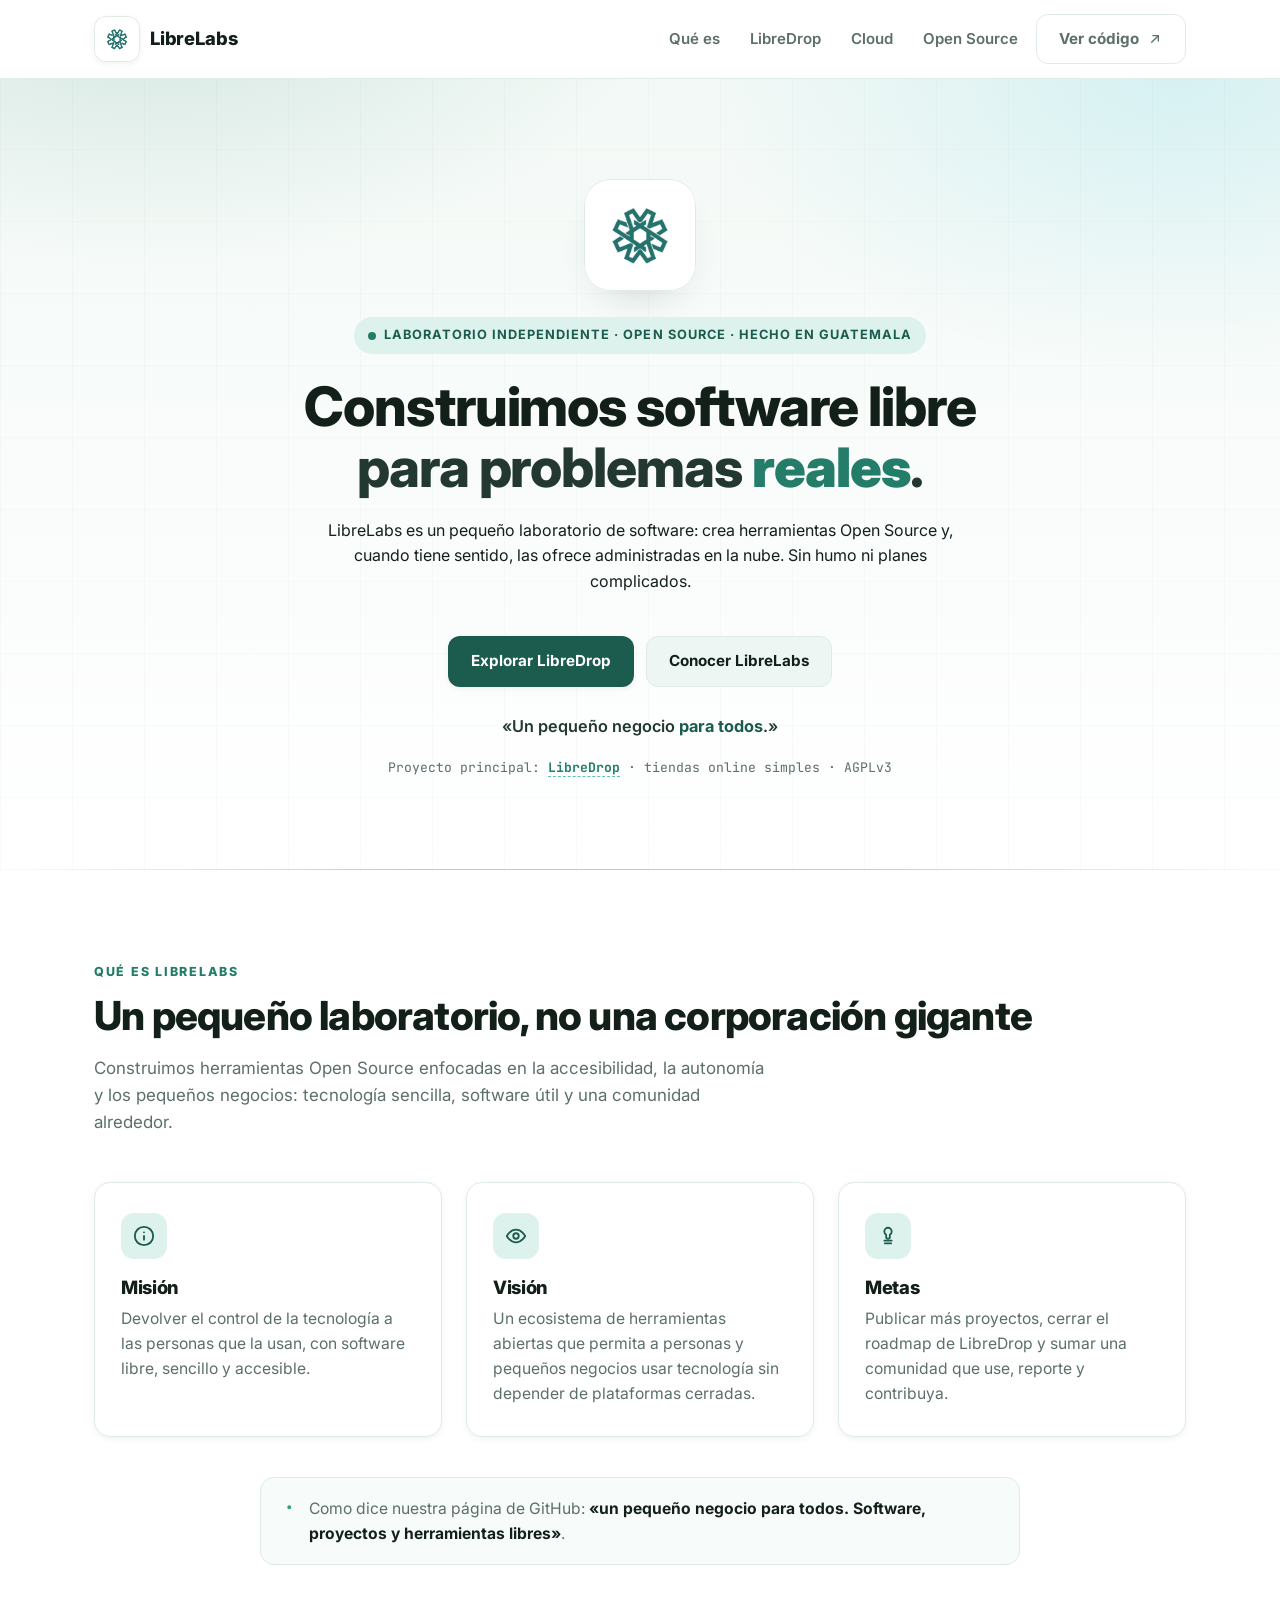
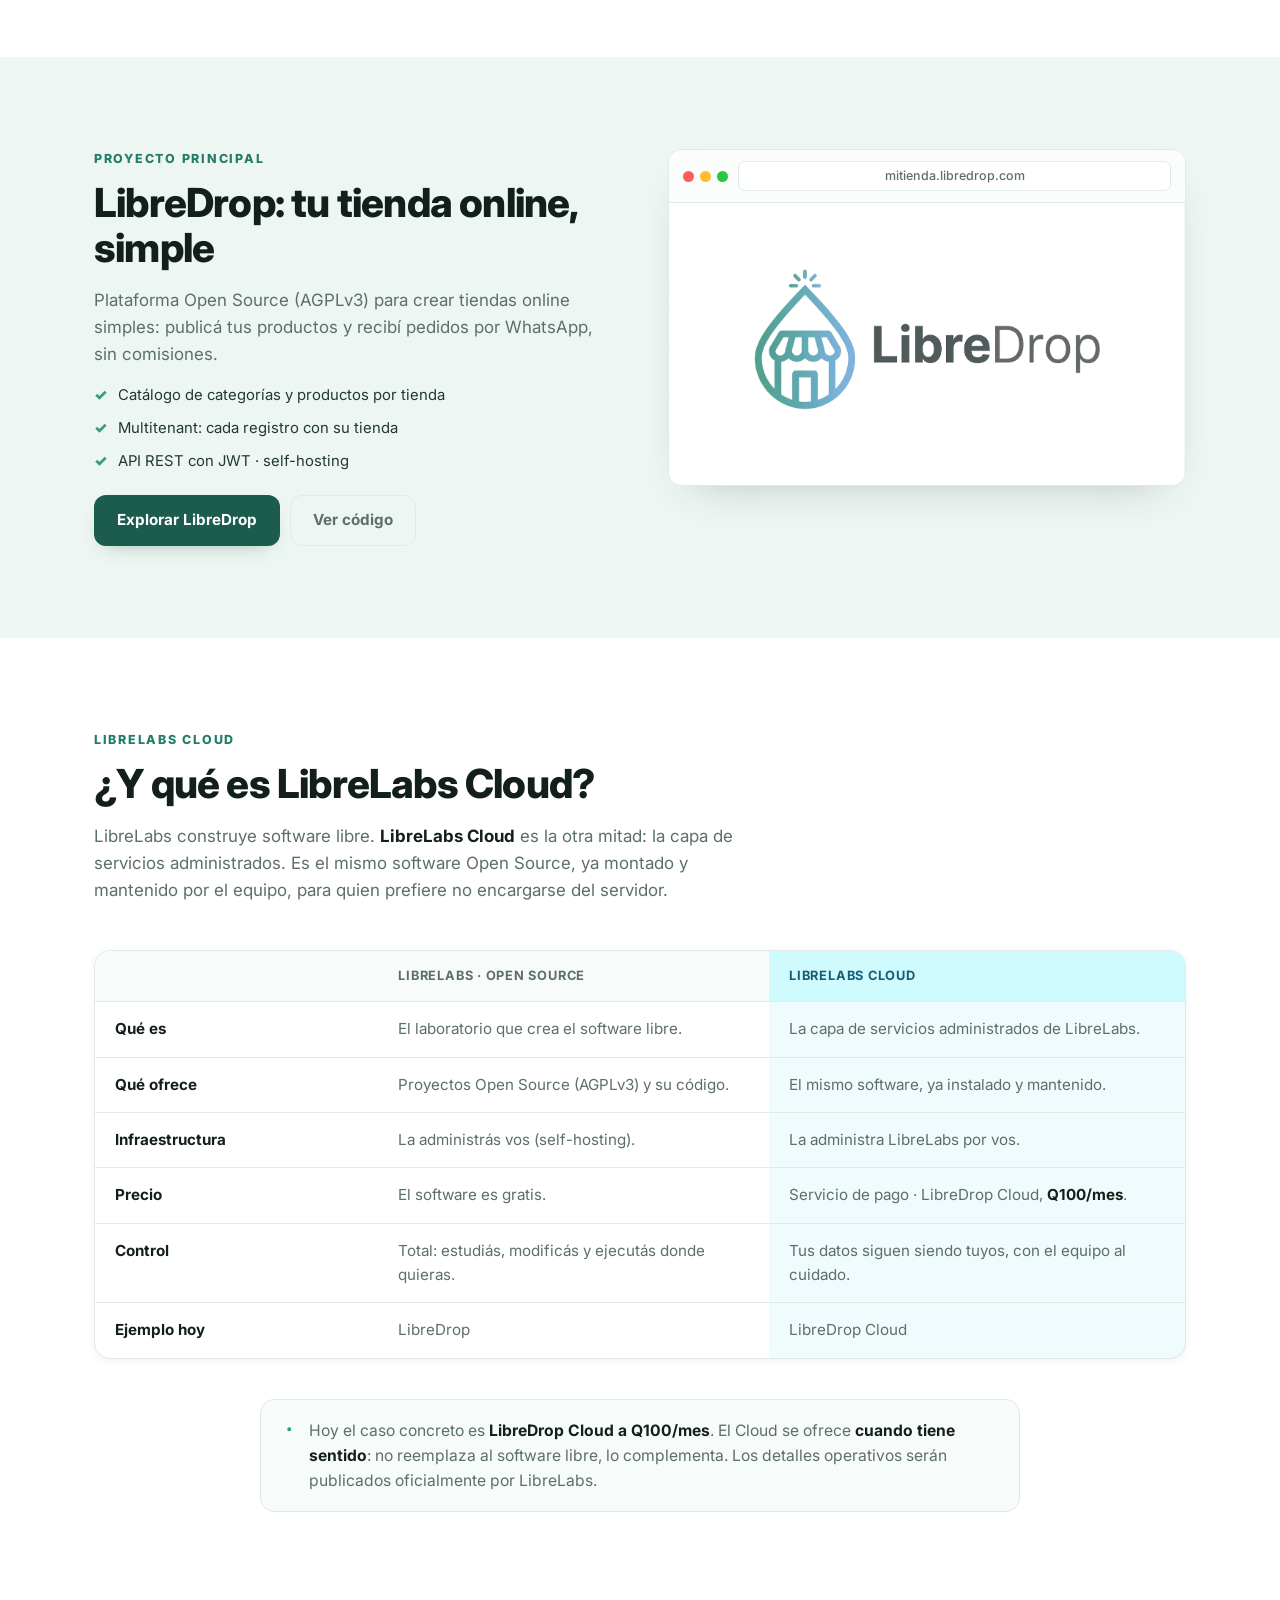
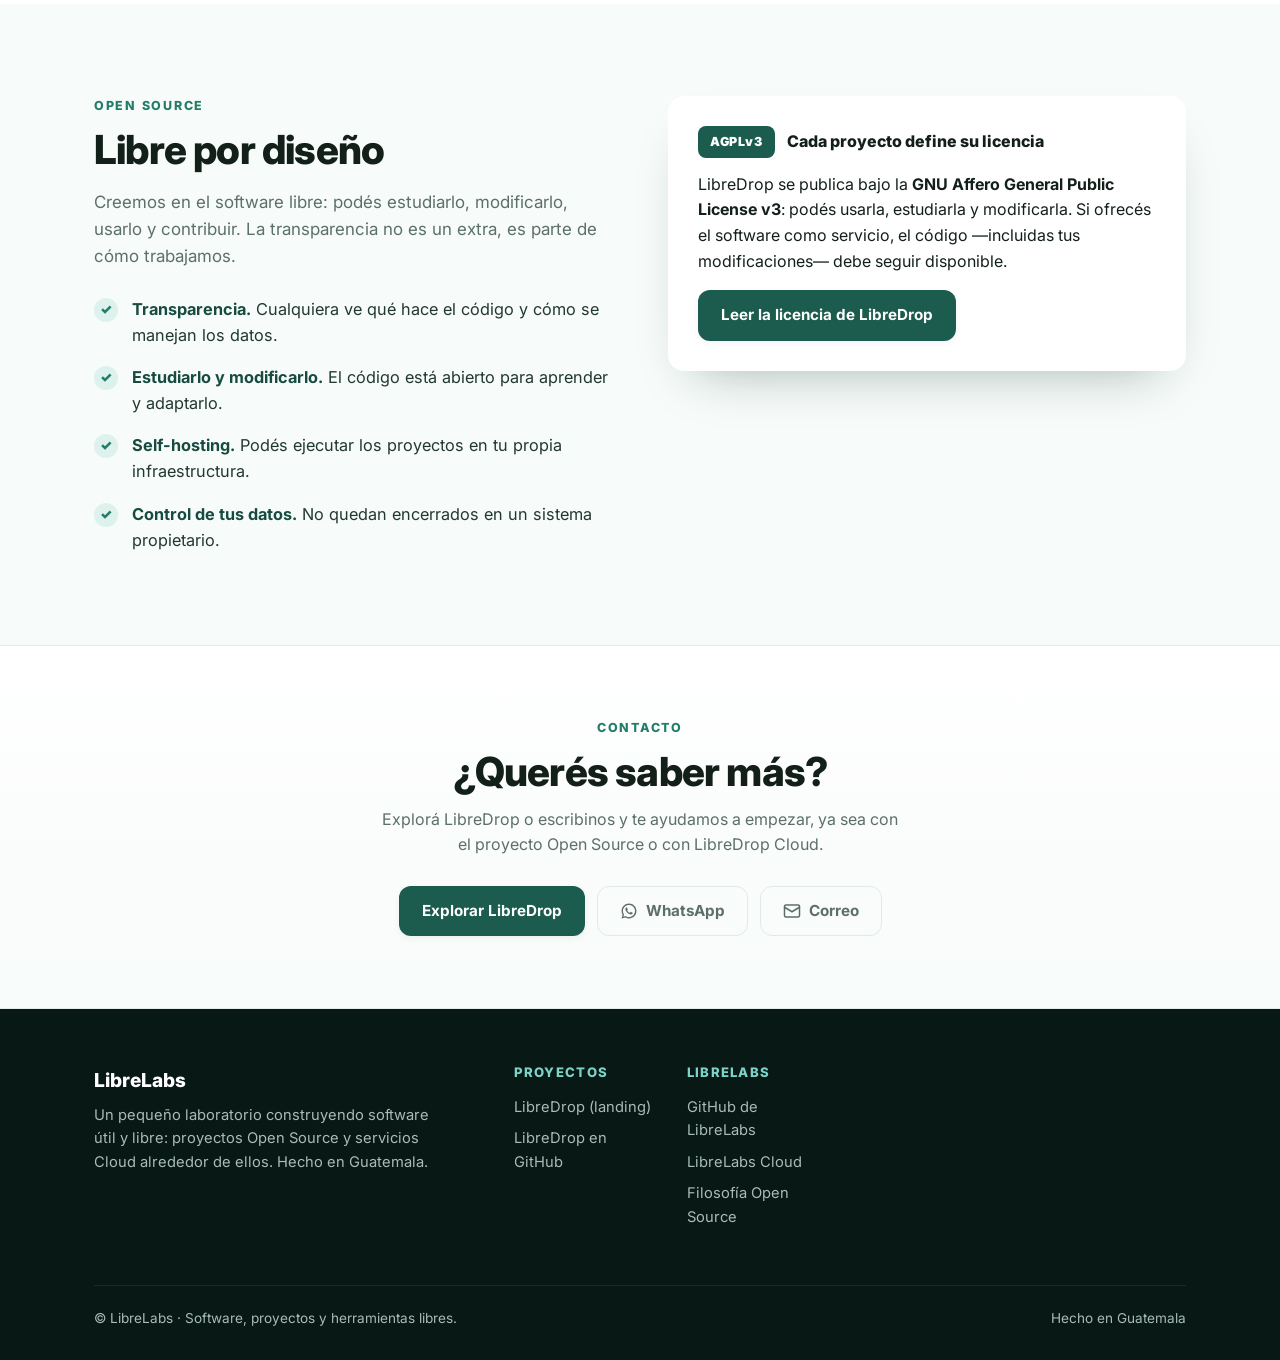
==== commit 10a6ed17: "LibreDrop: actualizar copy a la arquitectura actual (multitenancy lineal por tenant_id) y stack real" ====
--- a/LibreLabs_landing/index.html
+++ b/LibreLabs_landing/index.html
@@ -197,7 +197,7 @@
             </p>
             <ul class="mini-list">
               <li>Catálogo de categorías y productos por tienda</li>
-              <li>Multi-tenant: datos aislados por tienda</li>
+              <li>Multitenant: cada registro con su tienda</li>
               <li>API REST con JWT · self-hosting</li>
             </ul>
             <div class="project-actions">
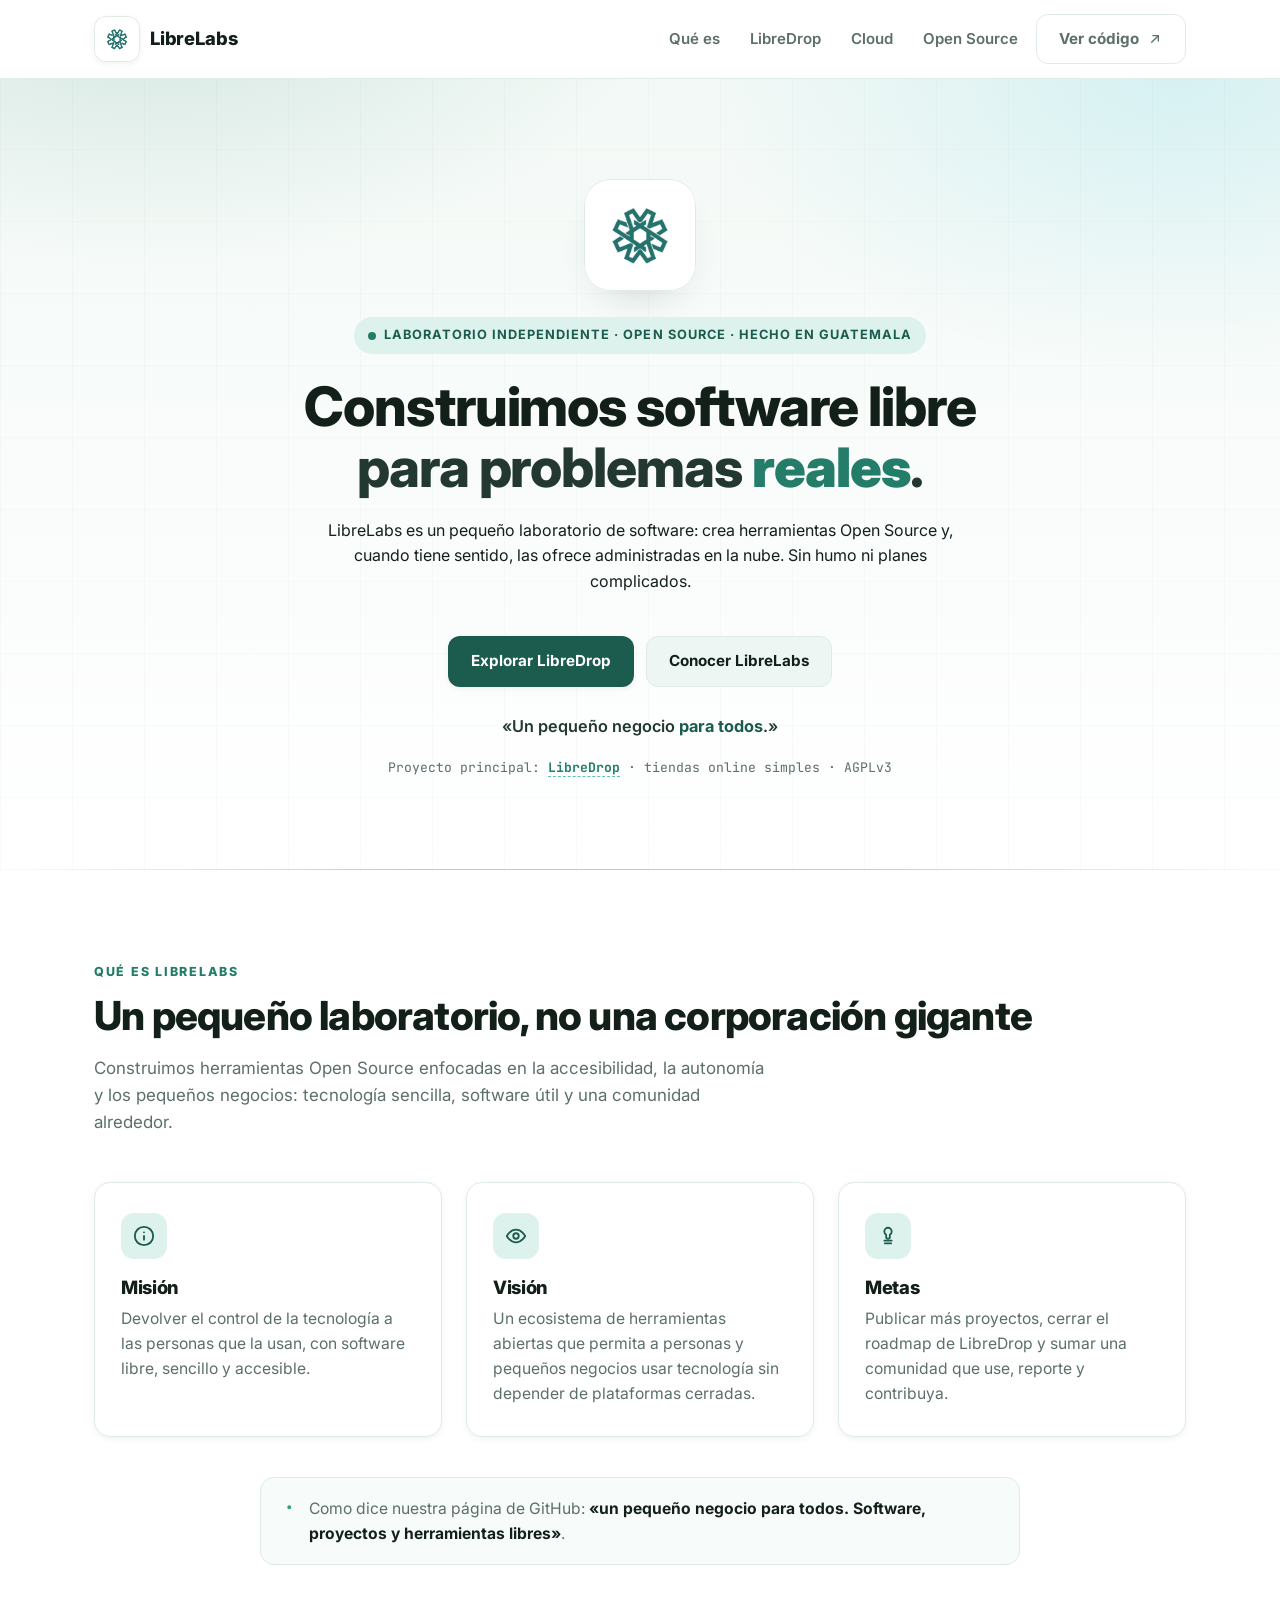
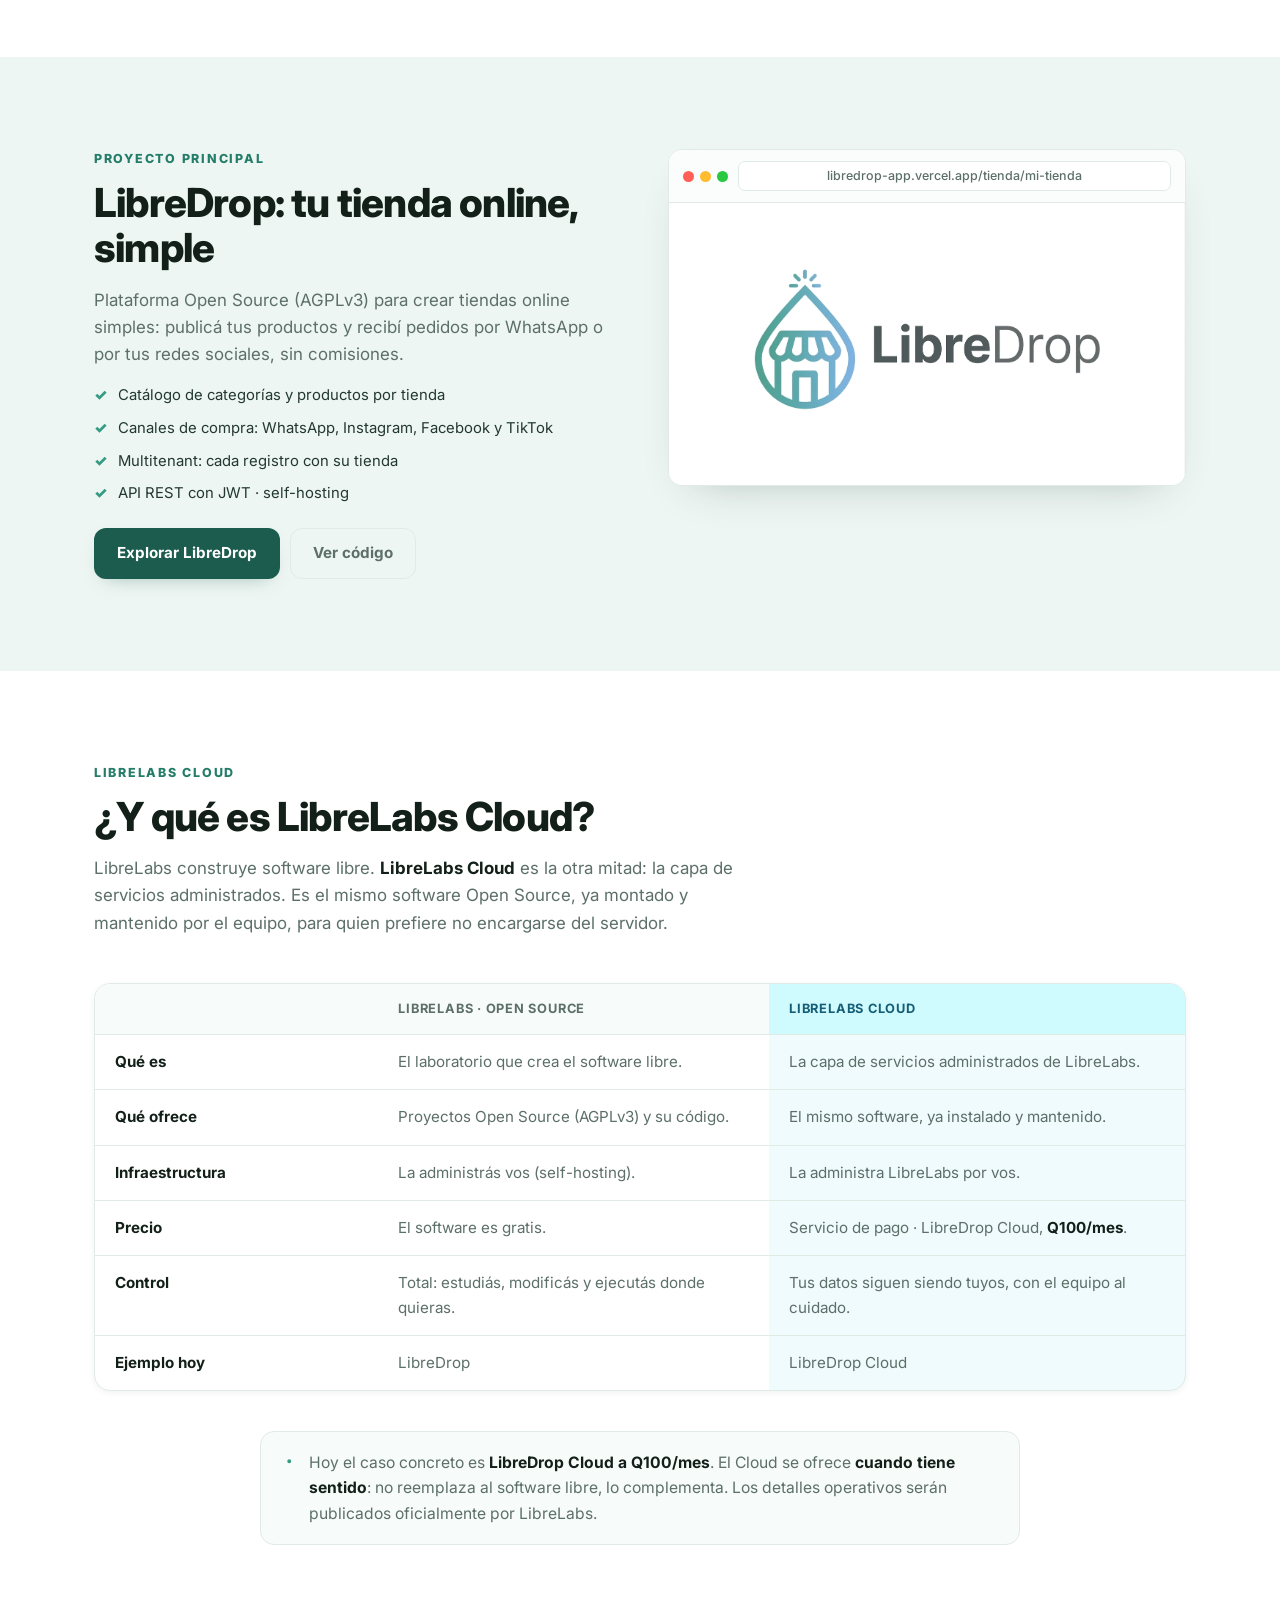
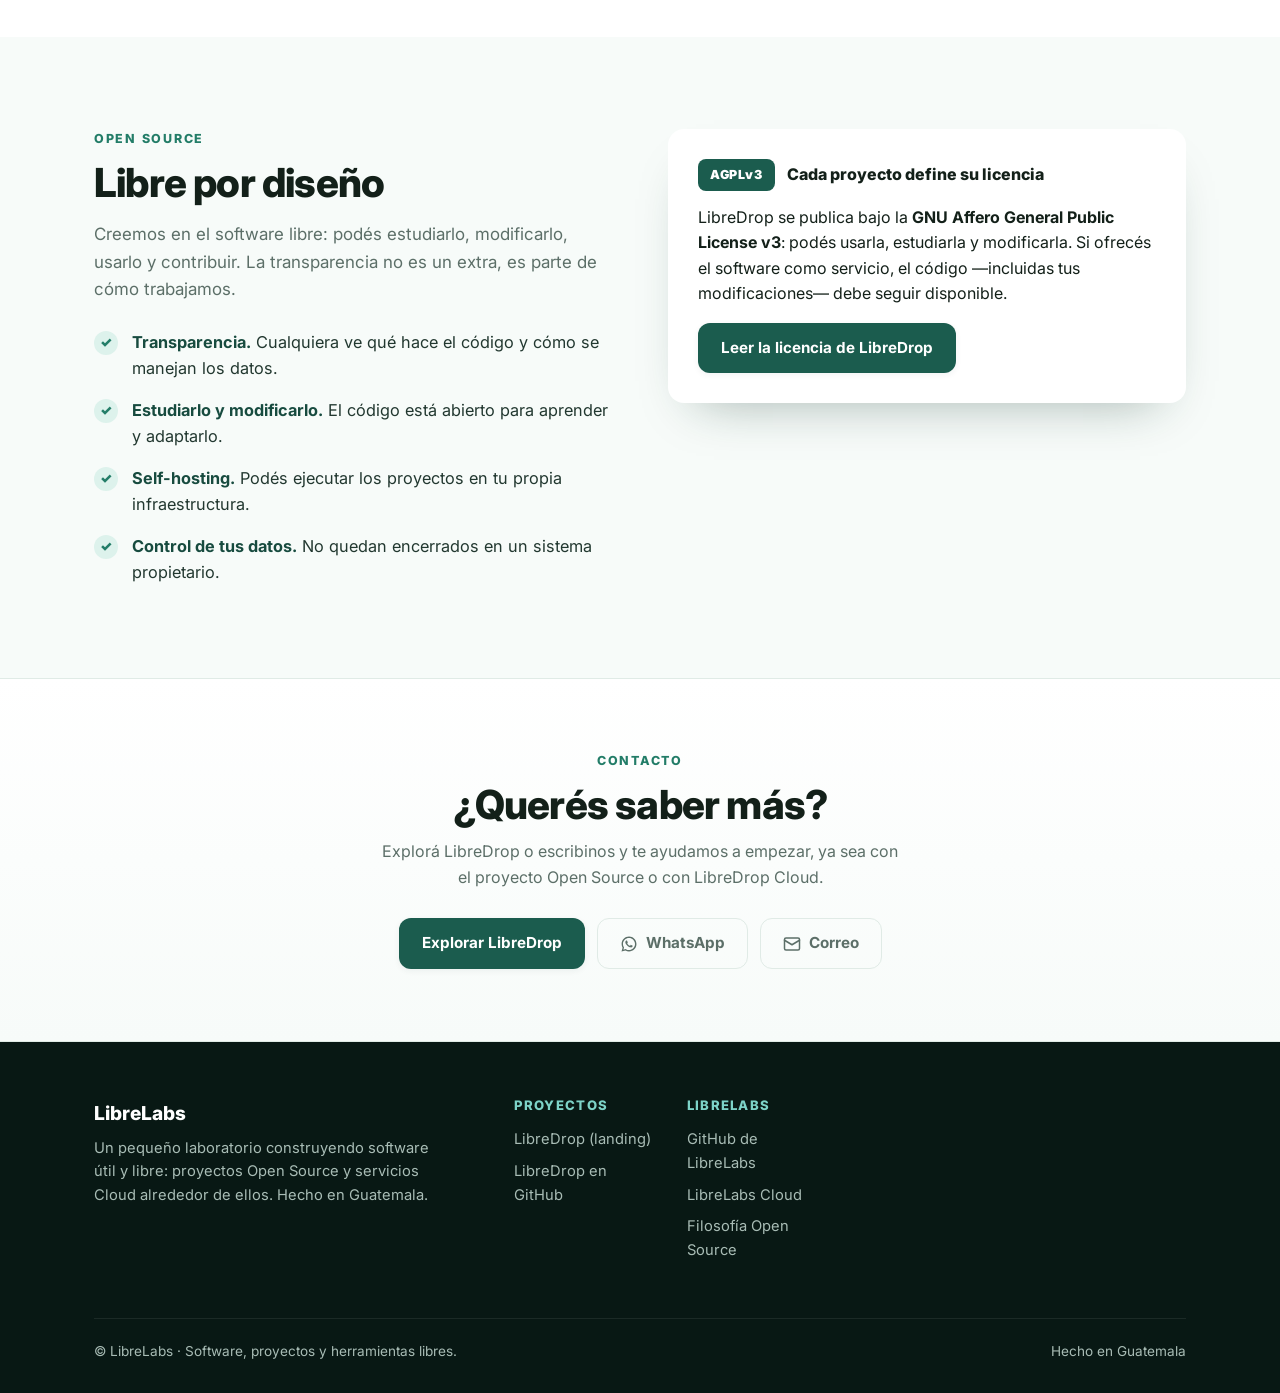
==== commit 5fa74f10: "Landings: ventas por WhatsApp y redes sociales (canales de compra por tienda)" ====
--- a/LibreLabs_landing/index.html
+++ b/LibreLabs_landing/index.html
@@ -193,10 +193,11 @@
             <h2>LibreDrop: tu tienda online, simple</h2>
             <p class="section-sub">
               Plataforma Open Source (AGPLv3) para crear tiendas online simples: publicá tus
-              productos y recibí pedidos por WhatsApp, sin comisiones.
+              productos y recibí pedidos por WhatsApp o por tus redes sociales, sin comisiones.
             </p>
             <ul class="mini-list">
               <li>Catálogo de categorías y productos por tienda</li>
+              <li>Canales de compra: WhatsApp, Instagram, Facebook y TikTok</li>
               <li>Multitenant: cada registro con su tienda</li>
               <li>API REST con JWT · self-hosting</li>
             </ul>
@@ -208,7 +209,7 @@
           <div class="browser reveal reveal-delay">
             <div class="browser-bar">
               <span class="traffic" aria-hidden="true"><i></i><i></i><i></i></span>
-              <span class="url">mitienda.libredrop.com</span>
+              <span class="url">libredrop-app.vercel.app/tienda/mi-tienda</span>
             </div>
             <img
               src="images/libredrop.jpg"
@@ -354,7 +355,7 @@
               <a class="btn btn-primary" href="https://libredrop.vercel.app/" target="_blank" rel="noopener noreferrer">Explorar LibreDrop</a>
               <a
                 class="btn btn-ghost btn-contact"
-                href="https://wa.me/50241934676"
+                href="https://wa.me/50236237067?text=Hola%2C%20quiero%20m%C3%A1s%20informaci%C3%B3n%20sobre%20LibreLabs%20y%20LibreDrop."
                 target="_blank"
                 rel="noopener noreferrer"
               >
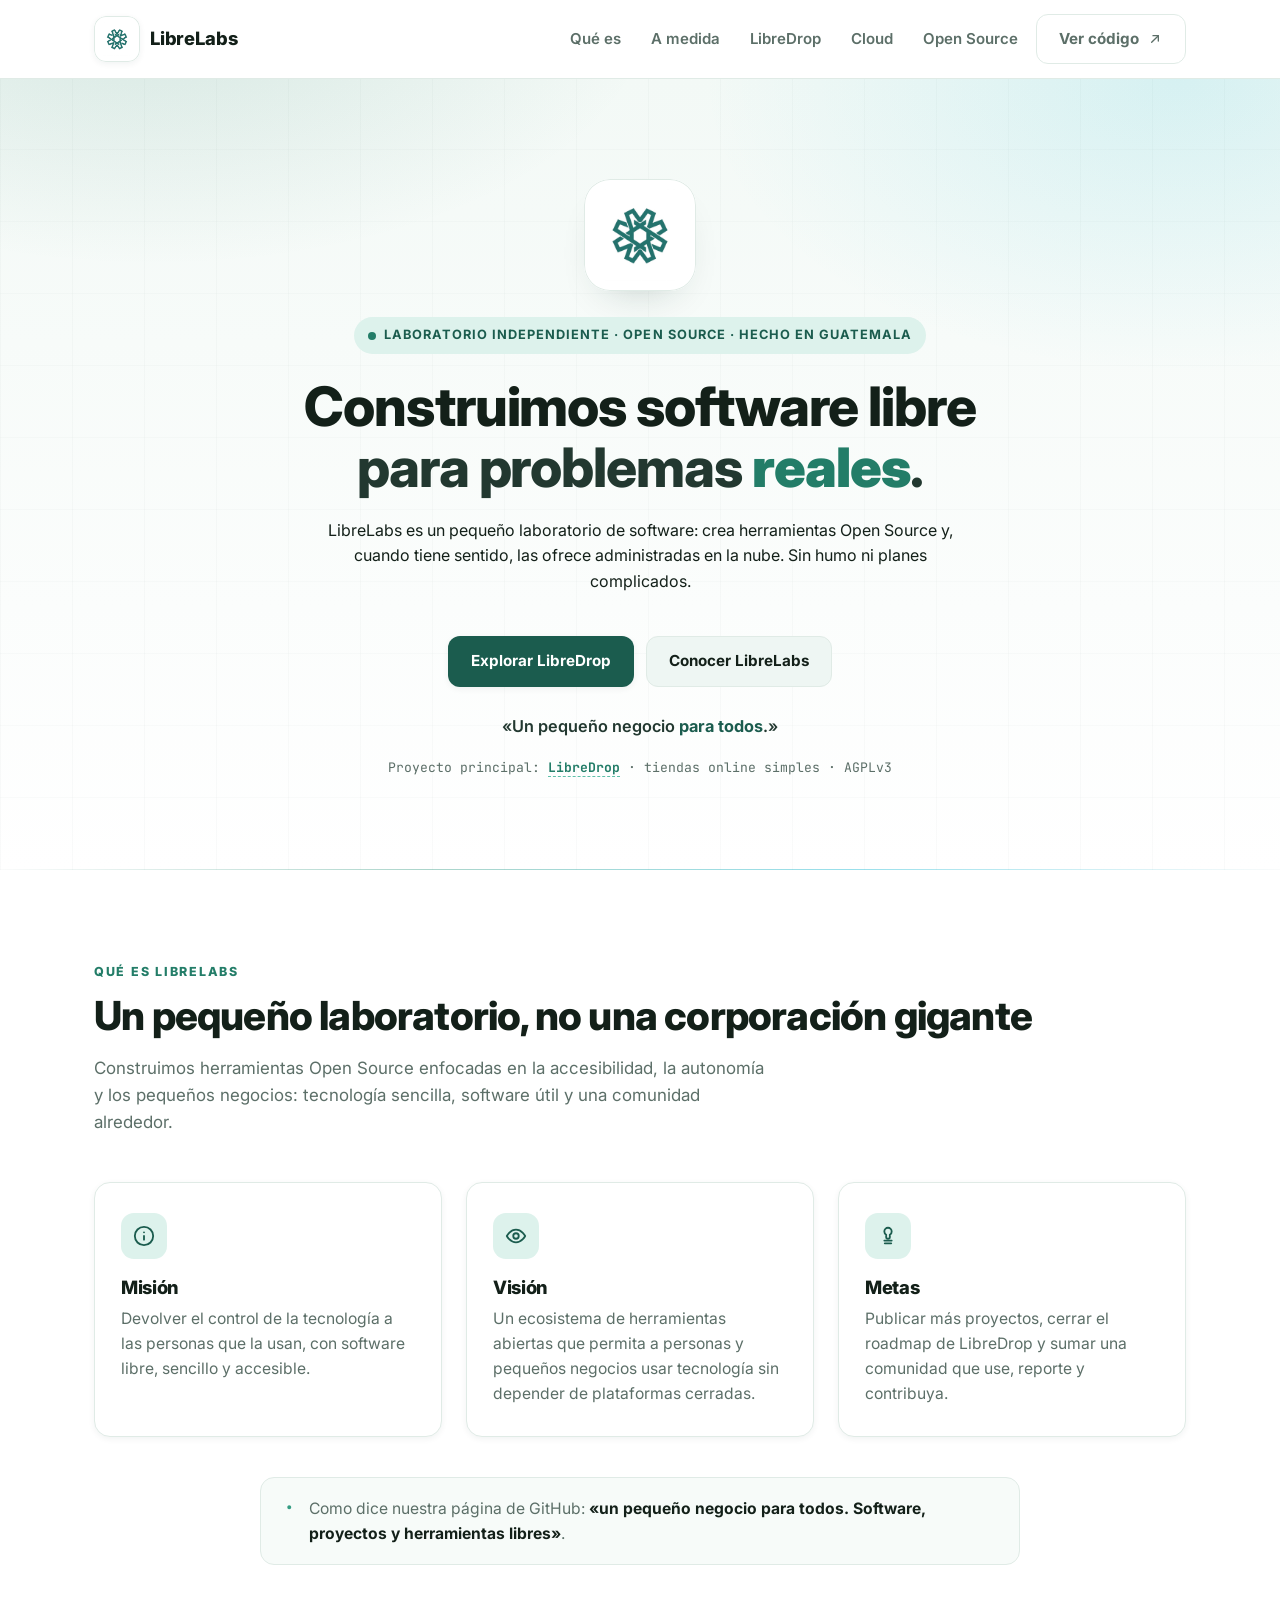
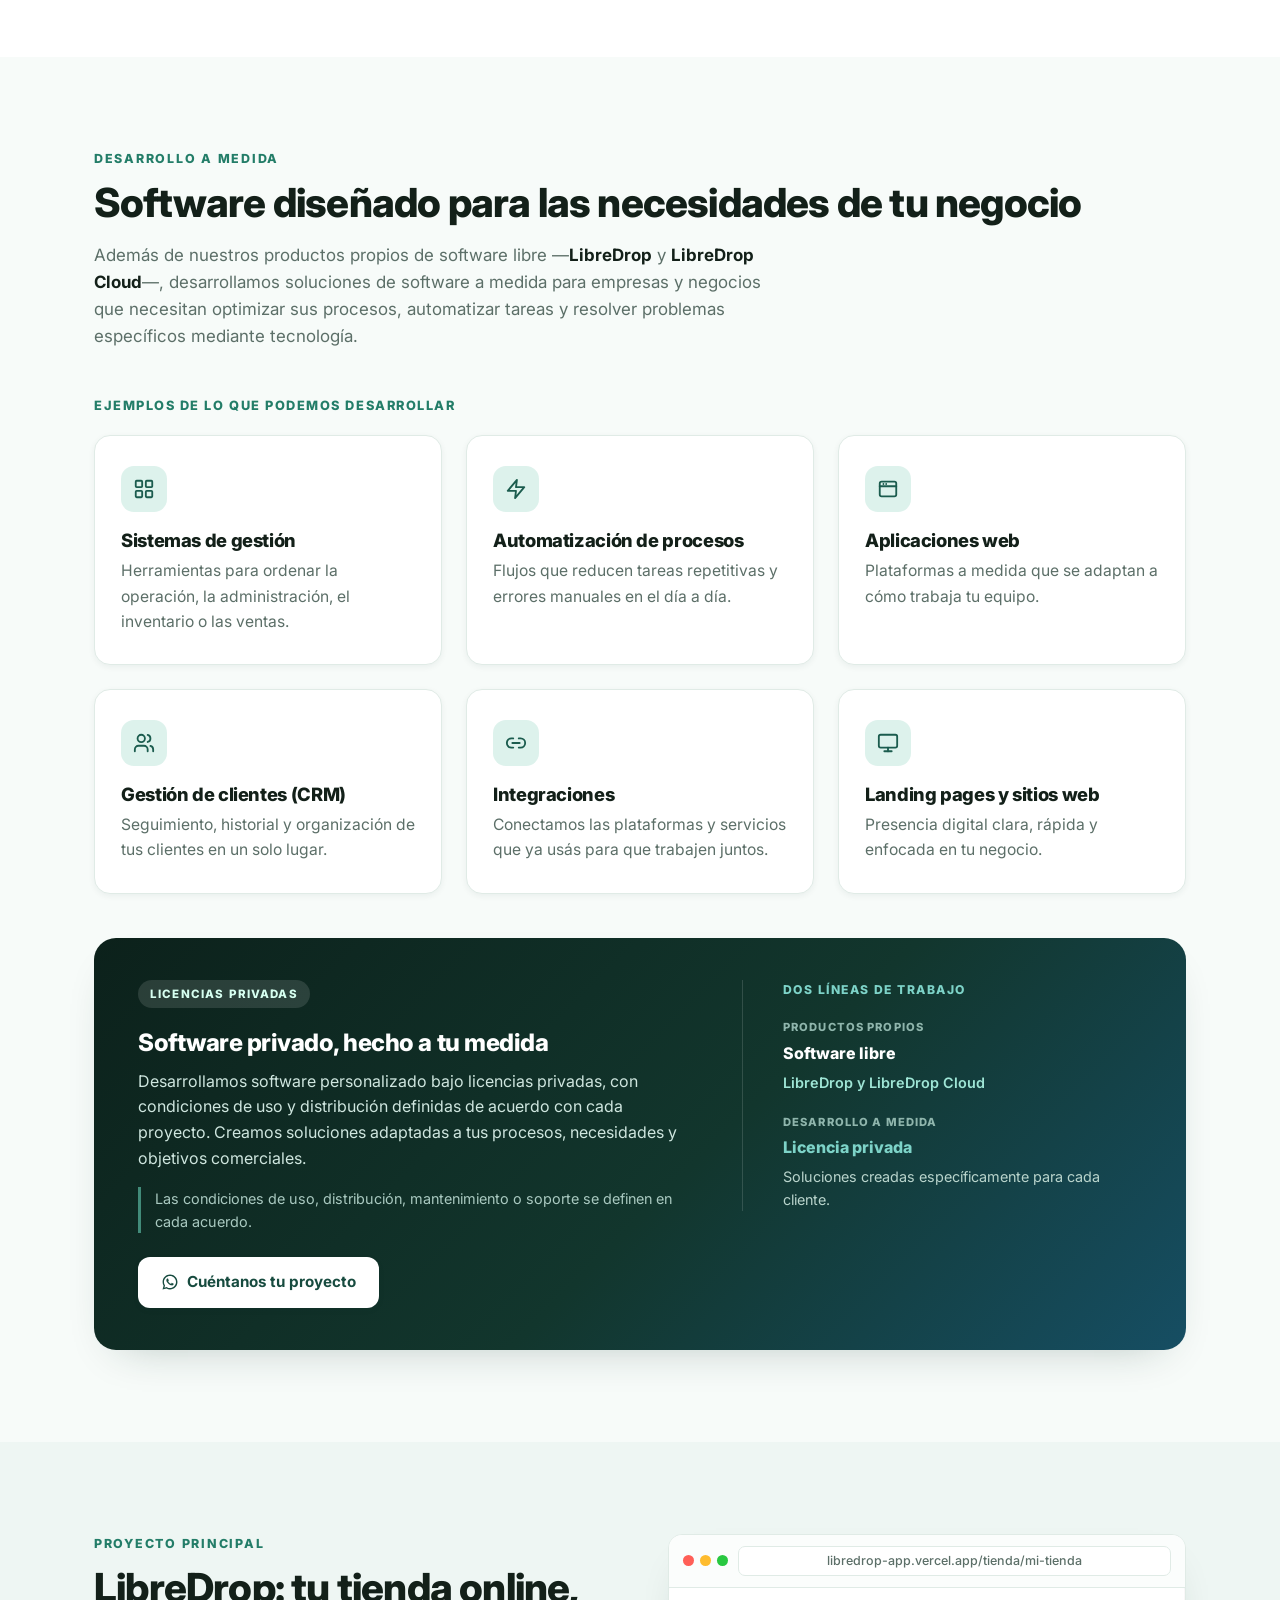
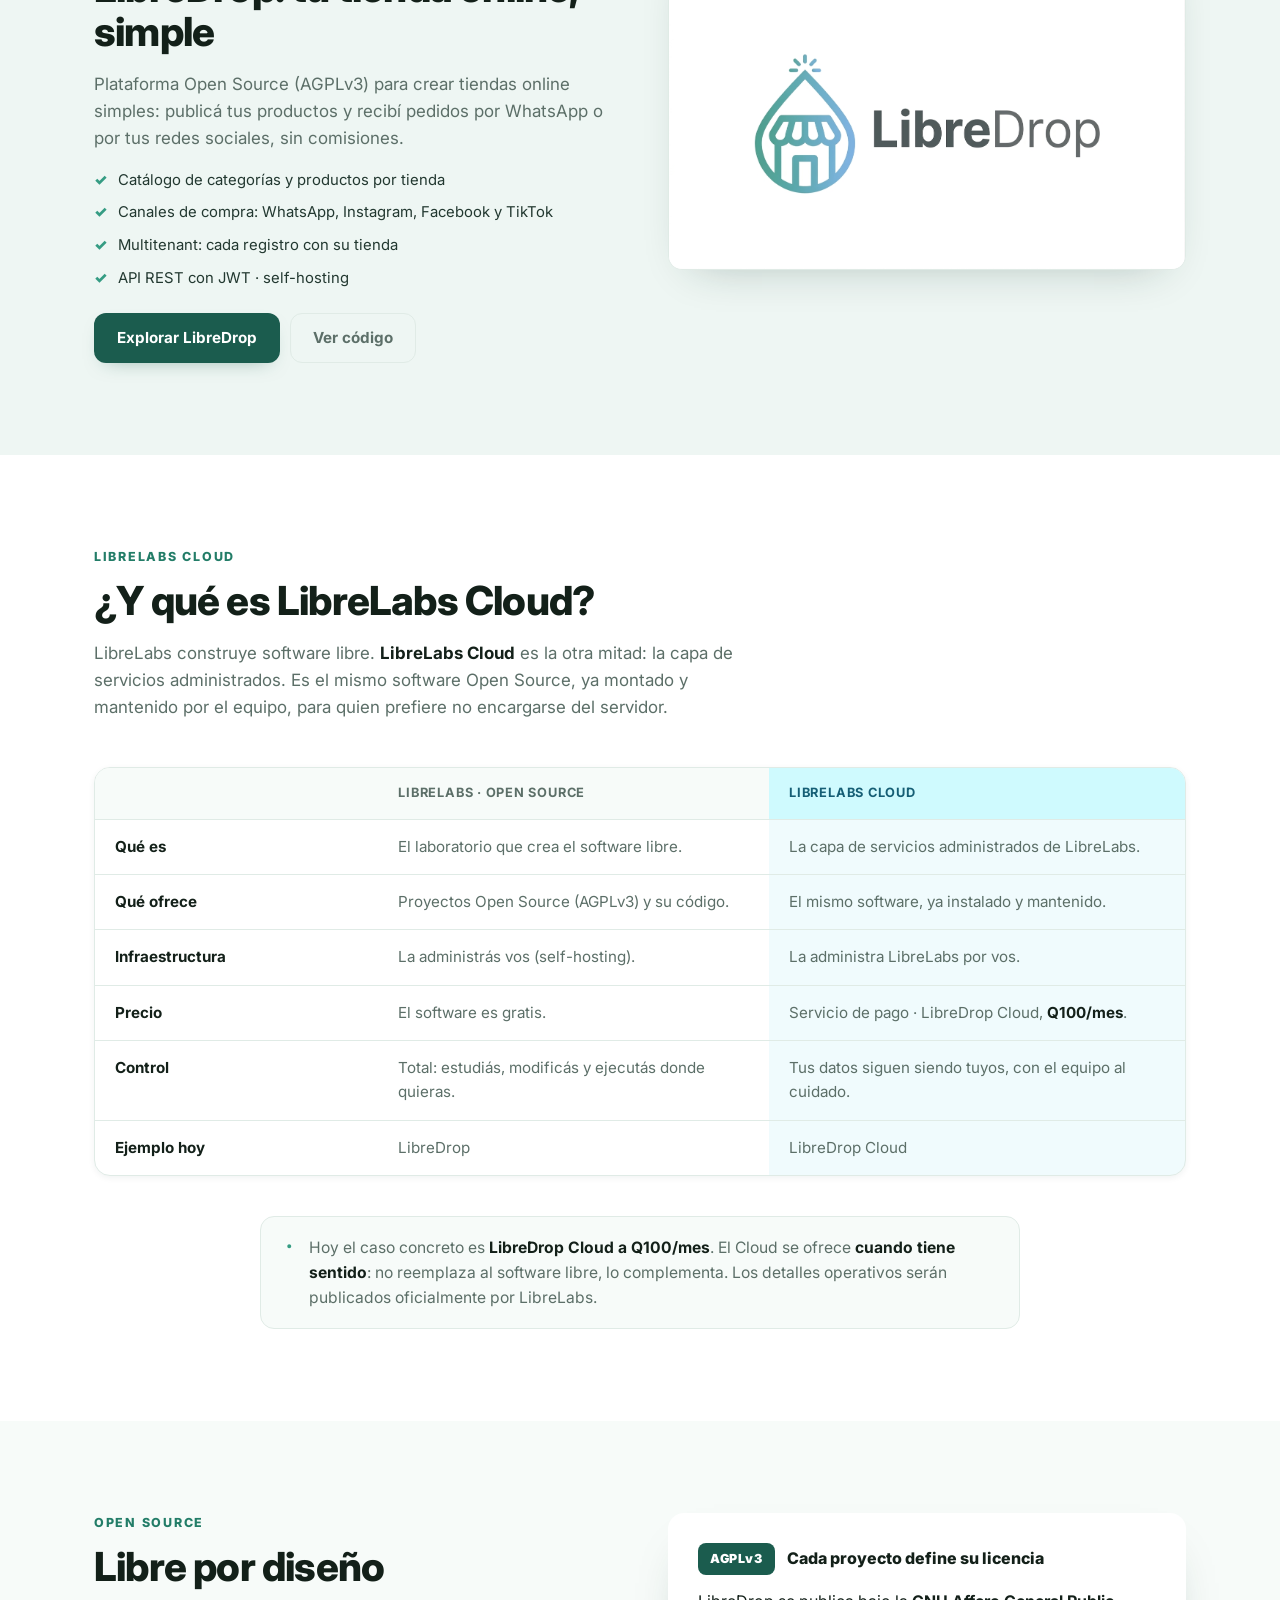
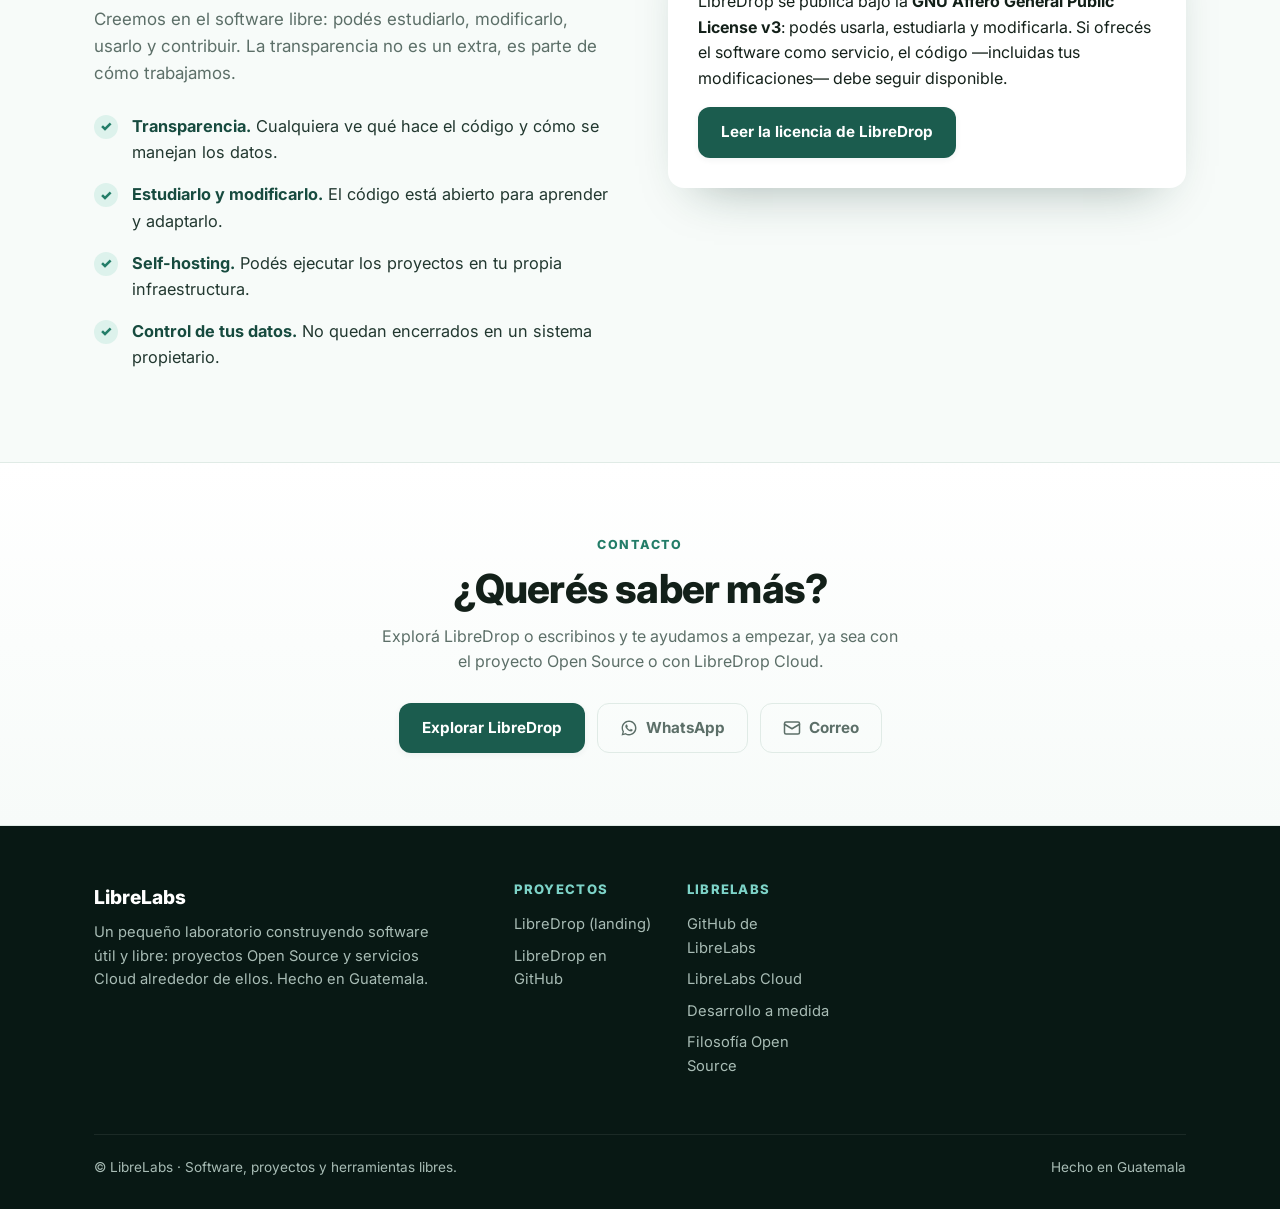
==== commit 5cebe91e: "LibreLabs: nueva seccion de desarrollo de software a medida con licencias privadas" ====
--- a/LibreLabs_landing/index.html
+++ b/LibreLabs_landing/index.html
@@ -6,7 +6,7 @@
     <title>LibreLabs — Un pequeño laboratorio construyendo software útil y libre</title>
     <meta
       name="description"
-      content="LibreLabs es un laboratorio de software libre: crea herramientas Open Source y servicios Cloud administrados alrededor de ellas. Conocé su misión, visión y metas, y su proyecto LibreDrop."
+      content="LibreLabs es una empresa de software guatemalteca: crea productos propios de software libre como LibreDrop y LibreDrop Cloud, y desarrolla software a medida para empresas y negocios."
     />
     <meta name="theme-color" content="#0b2f2b" />
     <meta name="robots" content="index, follow" />
@@ -17,7 +17,7 @@
     <meta property="og:title" content="LibreLabs — Software útil y libre" />
     <meta
       property="og:description"
-      content="Un pequeño laboratorio construyendo software útil y libre. Proyectos Open Source y servicios Cloud administrados alrededor de ellos."
+      content="Productos propios de software libre como LibreDrop y LibreDrop Cloud, y desarrollo de software a medida para empresas y negocios."
     />
     <meta property="og:image" content="images/librelabs.jpg" />
     <meta property="og:image:width" content="1365" />
@@ -29,7 +29,7 @@
     <meta name="twitter:title" content="LibreLabs — Software útil y libre" />
     <meta
       name="twitter:description"
-      content="Un pequeño laboratorio construyendo software útil y libre: proyectos Open Source y servicios Cloud administrados alrededor de ellos."
+      content="Productos propios de software libre y desarrollo de software a medida para empresas y negocios."
     />
     <meta name="twitter:image" content="images/librelabs.jpg" />
 
@@ -75,6 +75,7 @@
         </button>
         <div class="nav-links" id="menu">
           <a href="#que-es">Qué es</a>
+          <a href="#a-medida">A medida</a>
           <a href="#libredrop">LibreDrop</a>
           <a href="#cloud">Cloud</a>
           <a href="#open-source">Open Source</a>
@@ -185,6 +186,111 @@
         </div>
       </section>
 
+      <!-- ================= DESARROLLO A MEDIDA ================= -->
+      <section class="section section-paper" id="a-medida">
+        <div class="wrap">
+          <div class="section-head reveal">
+            <p class="kicker">Desarrollo a medida</p>
+            <h2>Software diseñado para las necesidades de tu negocio</h2>
+            <p class="section-sub">
+              Además de nuestros productos propios de software libre —<b>LibreDrop</b> y
+              <b>LibreDrop Cloud</b>—, desarrollamos soluciones de software a medida para empresas
+              y negocios que necesitan optimizar sus procesos, automatizar tareas y resolver
+              problemas específicos mediante tecnología.
+            </p>
+          </div>
+
+          <p class="services-label reveal">Ejemplos de lo que podemos desarrollar</p>
+          <div class="services-grid">
+            <article class="foundation-card reveal">
+              <span class="foundation-icon" aria-hidden="true">
+                <svg xmlns="http://www.w3.org/2000/svg" width="22" height="22" viewBox="0 0 24 24" fill="none" stroke="currentColor" stroke-width="2" stroke-linecap="round" stroke-linejoin="round"><rect x="3" y="3" width="7" height="7" rx="1"/><rect x="14" y="3" width="7" height="7" rx="1"/><rect x="14" y="14" width="7" height="7" rx="1"/><rect x="3" y="14" width="7" height="7" rx="1"/></svg>
+              </span>
+              <h3>Sistemas de gestión</h3>
+              <p>Herramientas para ordenar la operación, la administración, el inventario o las ventas.</p>
+            </article>
+
+            <article class="foundation-card reveal reveal-delay">
+              <span class="foundation-icon" aria-hidden="true">
+                <svg xmlns="http://www.w3.org/2000/svg" width="22" height="22" viewBox="0 0 24 24" fill="none" stroke="currentColor" stroke-width="2" stroke-linecap="round" stroke-linejoin="round"><path d="M13 2 3 14h9l-1 8 10-12h-9l1-8Z"/></svg>
+              </span>
+              <h3>Automatización de procesos</h3>
+              <p>Flujos que reducen tareas repetitivas y errores manuales en el día a día.</p>
+            </article>
+
+            <article class="foundation-card reveal reveal-delay2">
+              <span class="foundation-icon" aria-hidden="true">
+                <svg xmlns="http://www.w3.org/2000/svg" width="22" height="22" viewBox="0 0 24 24" fill="none" stroke="currentColor" stroke-width="2" stroke-linecap="round" stroke-linejoin="round"><rect x="3" y="4" width="18" height="16" rx="2"/><path d="M3 9h18"/><path d="M7 6.5h.01"/><path d="M10 6.5h.01"/></svg>
+              </span>
+              <h3>Aplicaciones web</h3>
+              <p>Plataformas a medida que se adaptan a cómo trabaja tu equipo.</p>
+            </article>
+
+            <article class="foundation-card reveal">
+              <span class="foundation-icon" aria-hidden="true">
+                <svg xmlns="http://www.w3.org/2000/svg" width="22" height="22" viewBox="0 0 24 24" fill="none" stroke="currentColor" stroke-width="2" stroke-linecap="round" stroke-linejoin="round"><path d="M16 21v-2a4 4 0 0 0-4-4H6a4 4 0 0 0-4 4v2"/><circle cx="9" cy="7" r="4"/><path d="M22 21v-2a4 4 0 0 0-3-3.87"/><path d="M16 3.13a4 4 0 0 1 0 7.75"/></svg>
+              </span>
+              <h3>Gestión de clientes (CRM)</h3>
+              <p>Seguimiento, historial y organización de tus clientes en un solo lugar.</p>
+            </article>
+
+            <article class="foundation-card reveal reveal-delay">
+              <span class="foundation-icon" aria-hidden="true">
+                <svg xmlns="http://www.w3.org/2000/svg" width="22" height="22" viewBox="0 0 24 24" fill="none" stroke="currentColor" stroke-width="2" stroke-linecap="round" stroke-linejoin="round"><path d="M9 17H7A5 5 0 0 1 7 7h2"/><path d="M15 7h2a5 5 0 1 1 0 10h-2"/><path d="M8 12h8"/></svg>
+              </span>
+              <h3>Integraciones</h3>
+              <p>Conectamos las plataformas y servicios que ya usás para que trabajen juntos.</p>
+            </article>
+
+            <article class="foundation-card reveal reveal-delay2">
+              <span class="foundation-icon" aria-hidden="true">
+                <svg xmlns="http://www.w3.org/2000/svg" width="22" height="22" viewBox="0 0 24 24" fill="none" stroke="currentColor" stroke-width="2" stroke-linecap="round" stroke-linejoin="round"><rect x="2" y="3" width="20" height="14" rx="2"/><path d="M8 21h8"/><path d="M12 17v4"/></svg>
+              </span>
+              <h3>Landing pages y sitios web</h3>
+              <p>Presencia digital clara, rápida y enfocada en tu negocio.</p>
+            </article>
+          </div>
+
+          <div class="custom-panel reveal">
+            <div>
+              <span class="tag tag-panel">Licencias privadas</span>
+              <h3>Software privado, hecho a tu medida</h3>
+              <p>
+                Desarrollamos software personalizado bajo licencias privadas, con condiciones de
+                uso y distribución definidas de acuerdo con cada proyecto. Creamos soluciones
+                adaptadas a tus procesos, necesidades y objetivos comerciales.
+              </p>
+              <p class="custom-panel-note">
+                Las condiciones de uso, distribución, mantenimiento o soporte se definen en cada
+                acuerdo.
+              </p>
+              <a
+                class="btn btn-panel"
+                href="https://wa.me/50236237067?text=Hola%2C%20quiero%20contarles%20sobre%20un%20proyecto%20de%20software%20a%20medida."
+                target="_blank"
+                rel="noopener noreferrer"
+              >
+                <svg xmlns="http://www.w3.org/2000/svg" width="18" height="18" viewBox="0 0 24 24" fill="currentColor" aria-hidden="true"><path d="M12.04 2C6.58 2 2.13 6.45 2.13 11.91c0 1.75.46 3.45 1.32 4.95L2 22l5.25-1.38a9.87 9.87 0 0 0 4.79 1.22c5.46 0 9.91-4.45 9.91-9.91C21.95 6.45 17.5 2 12.04 2m0 18.03a8 8 0 0 1-4.08-1.12l-.29-.17-3.12.82.83-3.04-.19-.3a8 8 0 0 1-1.23-4.31c0-4.42 3.6-8.02 8.02-8.02 4.42 0 8.02 3.6 8.02 8.02 0 4.43-3.6 8.03-8.02 8.03m4.4-5.99c-.24-.12-1.42-.7-1.64-.78-.22-.08-.38-.12-.54.12-.16.24-.62.78-.76.94-.14.16-.28.18-.52.06-.24-.12-1.02-.38-1.94-1.2-.72-.64-1.2-1.42-1.34-1.66-.14-.24-.01-.37.11-.5.11-.11.24-.29.36-.43.12-.14.16-.24.24-.4.08-.16.04-.3-.02-.42-.06-.12-.54-1.3-.74-1.78-.19-.47-.39-.4-.54-.41l-.46-.01c-.16 0-.42.06-.64.3-.22.24-.84.82-.84 2 0 1.18.86 2.32.98 2.48.12.16 1.7 2.59 4.12 3.63.58.25 1.03.4 1.38.51.58.19 1.11.16 1.52.1.46-.07 1.42-.58 1.62-1.14.2-.56.2-1.04.14-1.14-.06-.1-.22-.16-.46-.28m0 0"/></svg>
+                Cuéntanos tu proyecto
+              </a>
+            </div>
+            <aside class="custom-panel-side" aria-label="Las dos líneas de trabajo de LibreLabs">
+              <p class="custom-panel-side-title">Dos líneas de trabajo</p>
+              <div class="panel-line">
+                <span class="panel-line-tag">Productos propios</span>
+                <span class="panel-line-name">Software libre</span>
+                <a href="#libredrop">LibreDrop y LibreDrop Cloud</a>
+              </div>
+              <div class="panel-line panel-line-active">
+                <span class="panel-line-tag">Desarrollo a medida</span>
+                <span class="panel-line-name">Licencia privada</span>
+                <p>Soluciones creadas específicamente para cada cliente.</p>
+              </div>
+            </aside>
+          </div>
+        </div>
+      </section>
+
       <!-- ================= LIBREDROP (proyecto principal) ================= -->
       <section class="section section-tint" id="libredrop">
         <div class="wrap split split-flip">
@@ -389,6 +495,7 @@
             <h3>LibreLabs</h3>
             <a href="https://github.com/LibreLabs502" target="_blank" rel="noopener noreferrer">GitHub de LibreLabs</a>
             <a href="#cloud">LibreLabs Cloud</a>
+            <a href="#a-medida">Desarrollo a medida</a>
             <a href="#open-source">Filosofía Open Source</a>
           </div>
         </nav>
--- a/LibreLabs_landing/styles.css
+++ b/LibreLabs_landing/styles.css
@@ -889,6 +889,126 @@
   border-radius: 8px;
   padding: 12px 16px;
   margin: 24px 0 0;
+}
+
+/* ---------- desarrollo a medida ---------- */
+.services-label {
+  font-size: 0.8rem;
+  font-weight: 800;
+  letter-spacing: 0.12em;
+  text-transform: uppercase;
+  color: var(--lab-600);
+  margin: 0 0 18px;
+}
+
+.services-grid {
+  display: grid;
+  grid-template-columns: repeat(3, 1fr);
+  gap: 24px;
+}
+
+.custom-panel {
+  display: grid;
+  grid-template-columns: 1.4fr 1fr;
+  gap: 44px;
+  align-items: start;
+  margin-top: 44px;
+  padding: 42px 44px;
+  border-radius: calc(var(--radius) + 6px);
+  background: linear-gradient(135deg, var(--lab-950) 0%, var(--lab-900) 55%, var(--cyan-900) 100%);
+  color: #e6f4ef;
+  box-shadow: var(--shadow-m);
+}
+
+.custom-panel h3 {
+  color: #fff;
+  font-size: 1.5rem;
+  margin: 12px 0;
+}
+
+.custom-panel p {
+  color: #cfe6df;
+}
+
+.custom-panel .custom-panel-note {
+  margin: 0 0 24px;
+  padding-left: 14px;
+  border-left: 3px solid rgba(95, 192, 170, 0.65);
+  color: #a9c9c0;
+  font-size: 0.9rem;
+}
+
+.tag-panel {
+  color: #d6fff0;
+  background: rgba(255, 255, 255, 0.12);
+}
+
+.btn-panel {
+  background: #fff;
+  color: var(--lab-800);
+  box-shadow: var(--shadow-s);
+}
+
+.btn-panel:hover {
+  background: var(--lab-100);
+  box-shadow: var(--shadow-m);
+}
+
+.custom-panel-side {
+  display: grid;
+  gap: 20px;
+  padding-left: 40px;
+  border-left: 1px solid rgba(255, 255, 255, 0.14);
+}
+
+.custom-panel .custom-panel-side-title {
+  margin: 0;
+  font-size: 0.76rem;
+  font-weight: 800;
+  letter-spacing: 0.12em;
+  text-transform: uppercase;
+  color: #7dd3c8;
+}
+
+.panel-line {
+  display: grid;
+  gap: 4px;
+}
+
+.panel-line-tag {
+  font-size: 0.7rem;
+  font-weight: 800;
+  letter-spacing: 0.1em;
+  text-transform: uppercase;
+  color: #8fb5ac;
+}
+
+.panel-line-name {
+  font-weight: 800;
+  color: #fff;
+}
+
+.panel-line a {
+  width: fit-content;
+  color: #9fe6d6;
+  font-size: 0.9rem;
+  font-weight: 600;
+  text-decoration: none;
+}
+
+.panel-line a:hover {
+  color: #fff;
+  text-decoration: underline;
+}
+
+.custom-panel .panel-line p {
+  margin: 0;
+  font-size: 0.9rem;
+  color: #b9d4cc;
+}
+
+.panel-line-active .panel-line-name {
+  color: #7dd3c8;
 }
 
 /* ---------- LibreDrop Cloud ---------- */
@@ -1662,6 +1782,23 @@
   .lab-map {
     max-width: 560px;
   }
+
+  .services-grid {
+    grid-template-columns: 1fr 1fr;
+  }
+
+  .custom-panel {
+    grid-template-columns: 1fr;
+    gap: 30px;
+    padding: 34px;
+  }
+
+  .custom-panel-side {
+    padding-left: 0;
+    padding-top: 26px;
+    border-left: 0;
+    border-top: 1px solid rgba(255, 255, 255, 0.14);
+  }
 }
 
 @media (max-width: 720px) {
@@ -1777,6 +1914,14 @@
     grid-template-columns: 1fr;
     gap: 32px;
   }
+
+  .services-grid {
+    grid-template-columns: 1fr;
+  }
+
+  .custom-panel {
+    padding: 28px 22px;
+  }
 }
 
 @media (prefers-reduced-motion: reduce) {
